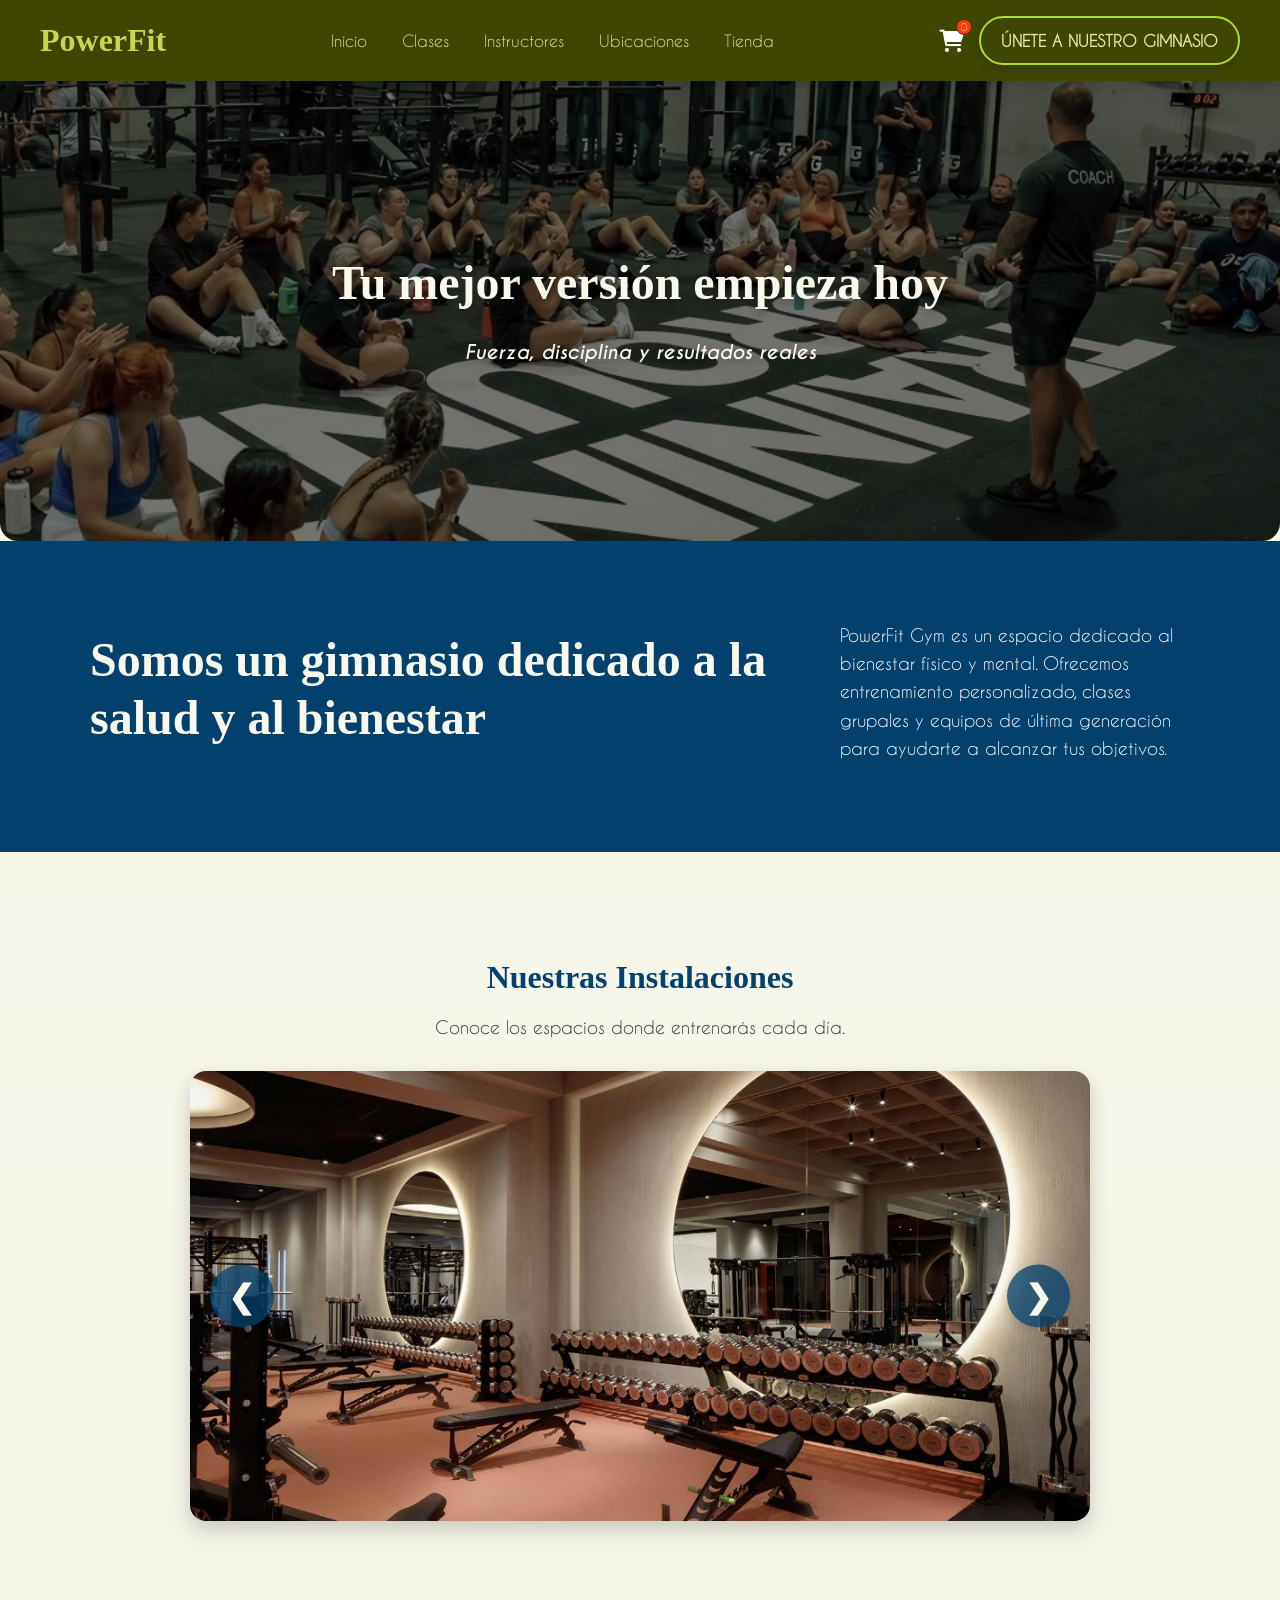
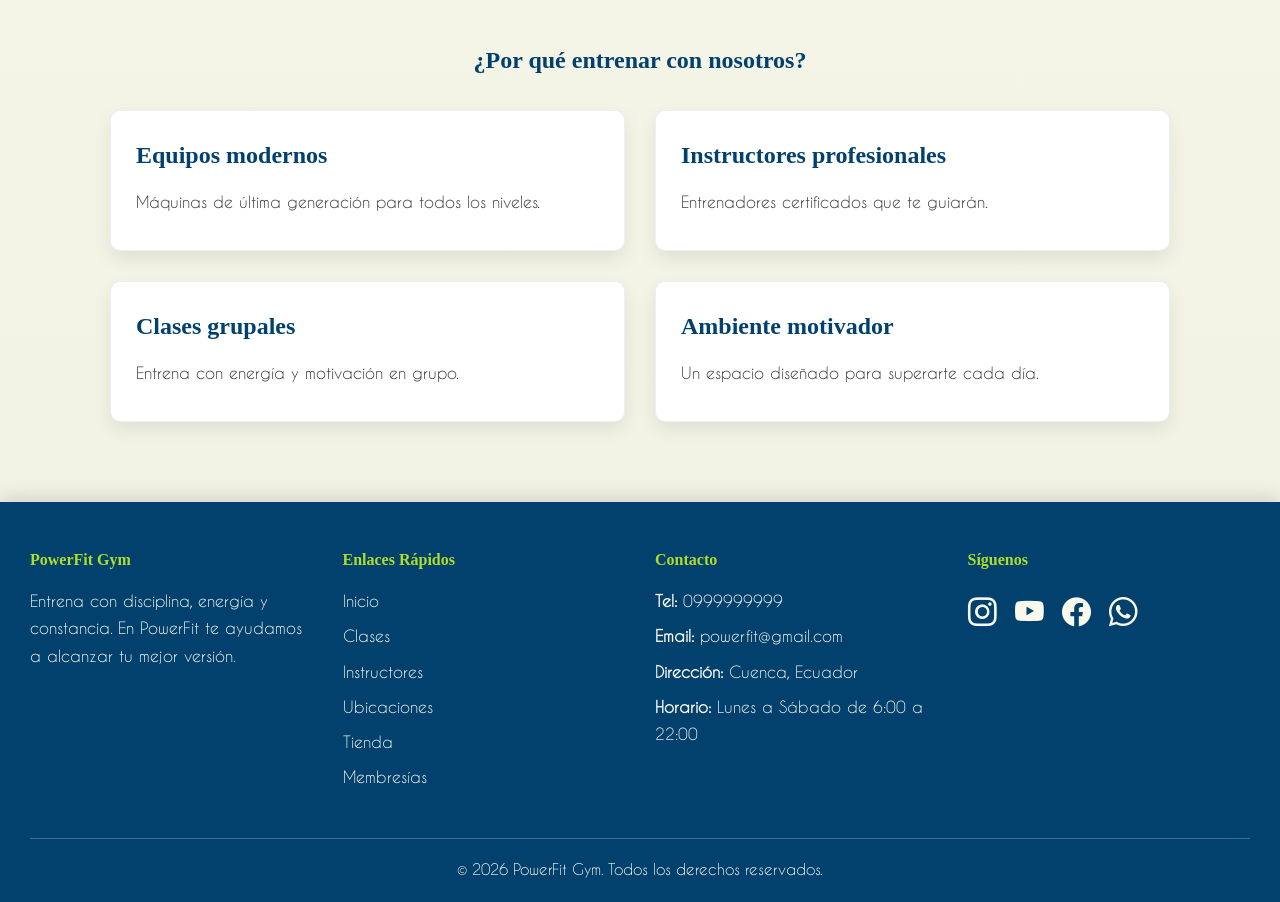
==== index.html @ c4213a6b "mejora iconos redes sociales" ====
<!DOCTYPE html>
<html lang="es">

<head>
    <meta charset="UTF-8">
    <title>PowerFit Gym</title>
    <link rel="stylesheet" href="css/estilos.css">
    <link rel="icon" type="image/png" href="imagenes/favicon.png?v=1">
    <link rel="stylesheet" href="https://cdnjs.cloudflare.com/ajax/libs/font-awesome/6.0.0/css/all.min.css">
    <meta name="viewport" content="width=device-width, initial-scale=1.0">
    <link rel="stylesheet" href="https://cdn.jsdelivr.net/npm/bootstrap-icons@1.11.3/font/bootstrap-icons.min.css">
</head>

<body>

<header class="navbar">

    <div class="logo">
        <a href="index.html">
            <h1>PowerFit</h1>
        </a>
    </div>

    <nav class="menu">
        <ul>
            <li><a href="index.html">Inicio</a></li>
            <li><a href="clases.html">Clases</a></li>
            <li><a href="instructores.html">Instructores</a></li>
            <li><a href="ubicaciones.html">Ubicaciones</a></li>
            <li><a href="tienda.html">Tienda</a></li>
        </ul>
    </nav>

    <div class="nav-derecha">
        <div class="icono-carrito">
            <a href="carrito.html" class="botonCarrito">
                <i class="fa-solid fa-cart-shopping"></i>
                <span id="contador-carrito">0</span>
            </a>
        </div>

        <a href="inscripcion.html" class="btn-gym">
            ÚNETE A NUESTRO GIMNASIO
        </a>
    </div>

</header>



<section class="hero">
    
    <h2>Tu mejor versión empieza hoy</h2>
    <p>Fuerza, disciplina y resultados reales</p>

</section>


<section class="sobre">

    <div class="sobre-contenedor">

        <div class="sobre-titulo">
            <h2>
                Somos un gimnasio dedicado a la salud y al bienestar
            </h2>
        </div>

        <div class="sobre-texto">
            <p>
                PowerFit Gym es un espacio dedicado al bienestar físico y mental.
                Ofrecemos entrenamiento personalizado, clases grupales y equipos
                de última generación para ayudarte a alcanzar tus objetivos.
            </p>
        </div>

    </div>

</section>

<section class="carrusel-instalaciones">

    <h2>Nuestras Instalaciones</h2>
    <p>Conoce los espacios donde entrenarás cada día.</p>

    <div class="carrusel">

        <button class="btn-carrusel anterior" onclick="cambiarImagen(-1)">
            &#10094;
        </button>

        <img id="imagenCarrusel" src="imagenes/instalacion1.jpg" alt="Instalaciones del gimnasio">


        <button class="btn-carrusel siguiente" onclick="cambiarImagen(1)">
            &#10095;
        </button>

    </div>

</section>



<section class="beneficios">

    <h2>¿Por qué entrenar con nosotros?</h2>

    <div class="beneficios-container">

        <div class="tarjeta">
            <h3>Equipos modernos</h3>
            <p>Máquinas de última generación para todos los niveles.</p>
        </div>

        <div class="tarjeta">
            <h3>Instructores profesionales</h3>
            <p>Entrenadores certificados que te guiarán.</p>
        </div>

        <div class="tarjeta">
            <h3>Clases grupales</h3>
            <p>Entrena con energía y motivación en grupo.</p>
        </div>

        <div class="tarjeta">
            <h3>Ambiente motivador</h3>
            <p>Un espacio diseñado para superarte cada día.</p>
        </div>

    </div>

</section>

<footer class="footer-powerfit">

    <div class="footer-col">
        <h3>PowerFit Gym</h3>
        <p>
            Entrena con disciplina, energía y constancia.
            En PowerFit te ayudamos a alcanzar tu mejor versión.
        </p>
    </div>

    <div class="footer-col">
        <h3>Enlaces Rápidos</h3>
        <a href="index.html">Inicio</a>
        <a href="clases.html">Clases</a>
        <a href="instructores.html">Instructores</a>
        <a href="ubicaciones.html">Ubicaciones</a>
        <a href="tienda.html">Tienda</a>
        <a href="inscripcion.html">Membresías</a>
    </div>

    <div class="footer-col">
        <h3>Contacto</h3>
        <p><strong>Tel:</strong> 0999999999</p>
        <p><strong>Email:</strong> powerfit@gmail.com</p>
        <p><strong>Dirección:</strong> Cuenca, Ecuador</p>
        <p><strong>Horario:</strong> Lunes a Sábado de 6:00 a 22:00</p>
    </div>

   <div class="footer-col">
    <h3>Síguenos</h3>

    <div class="redes-iconos">
        <a href="https://www.instagram.com/" target="_blank" rel="noopener noreferrer" aria-label="Instagram">
            <i class="bi bi-instagram"></i>
        </a>

        <a href="https://www.youtube.com/" target="_blank" rel="noopener noreferrer" aria-label="YouTube">
            <i class="bi bi-youtube"></i>
        </a>

        <a href="https://www.facebook.com/" target="_blank" rel="noopener noreferrer" aria-label="Facebook">
            <i class="bi bi-facebook"></i>
        </a>

        <a href="https://wa.me/593999999999" target="_blank" rel="noopener noreferrer" aria-label="WhatsApp">
            <i class="bi bi-whatsapp"></i>
        </a>
    </div>
</div>

    <div class="footer-bottom">
        <p>© 2026 PowerFit Gym. Todos los derechos reservados.</p>
    </div>

</footer>
<script src="js/script.js"></script>
</body>
</html>
---- css/estilos.css ----
@font-face {
    font-family: "Stronger Thinker";
    src: url("../Fuentes/StrongerThinker-Bold.otf");
}

@font-face {
    font-family: "LEMONMILK";
    src: url("../Fuentes/LEMONMILK-Medium.otf");
}

@font-face {
    font-family: "Caviar";
    src: url("../Fuentes/CaviarDreams.otf");
}

@font-face {
    font-family: "Caviar Italic";
    src: url("../Fuentes/CaviarDreams_BoldItalic.otf");
}

* {
    margin: 0;
    padding: 0;
    box-sizing: border-box;
}

body {
    font-family: "Caviar", sans-serif;
    background-color: #F8F8EC;
    color: #333333;
    line-height: 1.6;
}

img {
    max-width: 100%;
    display: block;
}

main {
    min-height: 70vh;
}

section {
    padding: 60px 20px;
}

h1, h2, h3 {
    margin-bottom: 15px;
}

p {
    margin-bottom: 10px;
}

a {
    text-decoration: none;
}

button {
    background-color: #AEDD2B;
    color: #02416D;
    border: none;
    padding: 12px 25px;
    font-weight: bold;
    text-transform: uppercase;
    border-radius: 6px;
    cursor: pointer;
    transition: transform 0.2s, background-color 0.2s;
    font-family: "Caviar";
}

button:hover {
    background-color: #c4f542;
    transform: scale(1.05);
}

/* NAVBAR */
.logo a {
    text-decoration: none;
}

.navbar {
    background-color: #3F4600;
    padding: 15px 40px;
    display: flex;
    align-items: center;
    justify-content: space-between;
    position: sticky;
    top: 0;
    z-index: 1000;
}

.logo h1 {
    font-family: "LEMONMILK";
    color: #C6D84E;
    font-size: 2rem;
    margin: 0;
}

.menu ul {
    list-style: none;
    display: flex;
    gap: 35px;
    margin: 0;
    padding: 0;
}

.menu a {
    text-decoration: none;
    color: #E6E6A8;
    font-family: "Caviar";
    font-size: 1rem;
    transition: color 0.3s;
}

.menu a:hover {
    color: #AEDD2B;
}

.nav-derecha {
       display: flex;
       align-items: center;
       gap: 10px; /* <--- ESTO controla la distancia entre el carrito y el botón */
}

/* Contenedor del icono */
.icono-carrito {
    margin-right: 5px; /* Reducimos el margen derecho para acercarlo más */
}

.botonCarrito {
     position: relative;
     color: #ffffff;
     font-size: 22px; /* Un poquito más pequeño para que no compita tanto con el botón */
     text-decoration: none;
}

.botonCarrito:hover {
    color: #d4e157;    /* Color de realce al pasar el mouse */
}

/* contador carrito*/
#contador-carrito {
    /* Mantenemos tu estilo pero ajustamos posición por si se mueve */
        position: absolute;
        top: -8px;
        right: -8px;
        background-color: #ff3d00;
        color: white;
        font-size: 10px;
        width: 16px;
        height: 16px;
        border-radius: 50%;
        display: flex;
        justify-content: center;
        align-items: center;
        border: 1px solid #333d1c;
}

.btn-eliminar {
    background-color: transparent;
    border: none;
    cursor: pointer;
    font-size: 1.2rem;
    transition: transform 0.2s;
}

.btn-eliminar:hover {
    transform: scale(1.3); /* Crece un poquito al pasar el mouse */
}

.btn-gym {
    border: 2px solid #AEDD2B;
    padding: 10px 20px;
    border-radius: 25px;
    text-decoration: none;
    color: #E6E6A8;
    font-family: "Caviar";
    transition: 0.3s;
}

.btn-gym:hover {
    background: #AEDD2B;
    color: #3F4600;
}

/* HERO */
.hero {
    background-image: linear-gradient(rgba(0, 0, 0, 0.55), rgba(0, 0, 0, 0.55)), url("../imagenes/gym4.png");
    height: 400px;
    background-size: cover;
    background-position: center;
    background-repeat: no-repeat;
    display: flex;
    flex-direction: column;
    justify-content: center;
    align-items: center;
    color: white;
    text-align: center;
    padding: 20px;
}

.hero h2 {
    font-family: "Stronger Thinker";
    color: #F8F8EC;
    font-size: 3rem;
}

.hero p {
    font-family: "Caviar Italic";
    font-size: 1.2rem;
    color: #F8F8EC;
}

/* SECCION SOBRE */
.sobre {
    background-color: #02416D;
    color: white;
    padding: 80px 40px;
}

.sobre-contenedor {
    max-width: 1100px;
    margin: auto;
    display: grid;
    grid-template-columns: 2fr 1fr;
    gap: 50px;
    align-items: center;
}

.sobre-titulo h2 {
    font-family: "Stronger Thinker";
    font-size: 3rem;
    line-height: 1.2;
    color: #F8F8EC;
}

.sobre-texto {
    font-family: "Caviar";
    font-size: 1.1rem;
}

/* BENEFICIOS */
.beneficios {
    max-width: 1100px;
    margin: 60px auto;
    padding: 20px;
}

.beneficios h2 {
    font-family: "LEMONMILK";
    color: #02416D;
    text-align: center;
}

.beneficios-container {
    display: grid;
    grid-template-columns: repeat(2, 1fr);
    gap: 30px;
    margin-top: 30px;
}

.tarjeta {
    background: white;
    padding: 25px;
    border-radius: 10px;
    box-shadow: 0 4px 10px rgba(0, 0, 0, 0.1);
    transition: transform 0.2s;
}

.tarjeta:hover {
    transform: translateY(-5px);
}

.tarjeta h3 {
    color: #02416D;
    font-family: "Stronger Thinker";
    font-size: 1.5rem;
}

.tarjeta p {
    font-family: "Caviar";
    font-size: 1rem;
}

/* BLOQUES GENERALES */
.descripcion-clases,
.reservar,
.ubicacion,
.datos-contacto,
.confirmacion,
.carrito,
.registro,
.planes,
.instructores,
.tienda {
    max-width: 1100px;
    margin: 50px auto;
    background-color: white;
    border-radius: 12px;
    padding: 40px;
    box-shadow: 0 5px 15px rgba(0, 0, 0, 0.08);
}

.descripcion-clases h2,
.reservar h2,
.ubicacion h2,
.datos-contacto h2,
.confirmacion h2,
.carrito h2,
.registro h2,
.planes h2,
.instructores h2,
.tienda h2 {
    font-family: "LEMONMILK";
    color: #02416D;
    text-align: center;
}

.descripcion-clases p,
.reservar p,
.ubicacion p,
.datos-contacto p,
.confirmacion p,
.tienda p,
.planes p,
.carrito p {
    font-family: "Caviar";
    font-size: 1.1rem;
    text-align: center;
}

/* CLASES */
.lista-clases {
    max-width: 1100px;
    margin: 0 auto 50px auto;
    padding: 20px;
    display: grid;
    grid-template-columns: repeat(2, 1fr);
    gap: 30px;
}

.clase {
    background-color: white;
    border-radius: 12px;
    padding: 25px;
    box-shadow: 0 4px 12px rgba(0, 0, 0, 0.08);
}

.clase h3 {
    font-family: "Stronger Thinker";
    color: #02416D;
    font-size: 1.6rem;
}

.clase p {
    font-family: "Caviar";
}

.clase img {
    margin-top: 15px;
    border-radius: 10px;
    width: 100%;
    height: 220px;
    object-fit: cover;
    transition: transform 0.3s ease;
    cursor: pointer;
}

.clase:hover {
    transform: translateY(-5px);
}

.modal {
    display: none; 
    position: fixed; 
    z-index: 1000; 
    left: 0; top: 0;
    width: 100%; height: 100%;
    background-color: rgba(0,0,0,0.7); /* Oscurece el fondo */
}

/* Caja blanca de la ventana */
.modal-contenido {
    background-color: #fefefe;
    margin: 15% auto; 
    padding: 20px;
    border-radius: 10px;
    width: 300px;
    text-align: center;
    border: 2px solid #333d1c; /* El verde de tu gym */
}

.cerrar {
    float: right;
    font-size: 28px;
    font-weight: bold;
    cursor: pointer;
}

.cerrar:hover { color: #ff3d00; }

.reservar {
    text-align: center;
}

/* CARRITO */
.carrito table {
    width: 100%;
    border-collapse: collapse;
    margin-top: 25px;
    font-family: "Caviar";
}

.carrito th,
.carrito td {
    border: 1px solid #ddd;
    padding: 15px;
    text-align: center;
}

.carrito th {
    background-color: #02416D;
    color: #F8F8EC;
    font-family: "LEMONMILK";
    font-size: 0.9rem;
}

.total-compra {
    margin-top: 30px;
    text-align: right;
}

.total-compra h3 {
    color: #02416D;
    font-family: "LEMONMILK";
    margin-bottom: 15px;
}

/* FORMULARIO */
.registro form {
    display: flex;
    flex-direction: column;
    gap: 12px;
    margin-top: 25px;
}

.registro h3 {
    margin-top: 20px;
    color: #02416D;
    font-family: "LEMONMILK";
    font-size: 1.1rem;
}

.registro label {
    font-family: "Caviar";
    font-weight: bold;
    color: #02416D;
}

.registro input,
.registro select {
    padding: 12px;
    border: 1px solid #cccccc;
    border-radius: 8px;
    font-family: "Caviar";
    font-size: 1rem;
    background-color: #fdfdf7;
}

.registro input:focus,
.registro select:focus {
    outline: none;
    border-color: #AEDD2B;
    box-shadow: 0 0 0 3px rgba(174, 221, 43, 0.2);
}

/* PLANES */
/* PLANES */
.planes {
    text-align: left;
}

.planes h2 {
    text-align: center;
}

.planes > p {
    text-align: center;
    max-width: 650px;
    margin: 0 auto 35px auto;
}

.contenedor-planes {
    display: grid;
    grid-template-columns: repeat(3, 1fr);
    gap: 28px;
    margin-top: 30px;
}

.plan {
    background: linear-gradient(145deg, #ffffff, #f4f4df);
    border: 1px solid rgba(174, 221, 43, 0.45);
    border-radius: 18px;
    padding: 32px 26px;
    min-height: 360px;
    display: flex;
    flex-direction: column;
    align-items: flex-start;
    text-align: left;
    position: relative;
    overflow: hidden;
    box-shadow: 0 10px 22px rgba(0, 0, 0, 0.08);
    transition: transform 0.25s ease, box-shadow 0.25s ease;
}

.plan::before {
    content: "";
    position: absolute;
    top: 0;
    left: 0;
    width: 100%;
    height: 7px;
    background: linear-gradient(to right, #AEDD2B, #02416D);
}

.plan:hover {
    transform: translateY(-10px);
    box-shadow: 0 16px 30px rgba(0, 0, 0, 0.14);
}

.plan h3 {
    font-family: "Stronger Thinker";
    color: #02416D;
    font-size: 2rem;
    margin-bottom: 16px;
}

.plan p {
    font-family: "Caviar";
    color: #333333;
    font-size: 1rem;
    line-height: 1.6;
    text-align: left;
    margin-bottom: 12px;
}

.plan p strong {
    display: block;
    color: #02416D;
    font-family: "LEMONMILK";
    font-size: 1.5rem;
    margin-top: 18px;
    margin-bottom: 8px;
}

.plan a {
    margin-top: auto;
    width: 100%;
}

.plan button {
    width: 100%;
    margin-top: 18px;
}


/* INSTRUCTORES */
.instructores {
    background-color: transparent;
    box-shadow: none;
}

.instructores h2 {
    font-family: "LEMONMILK";
    color: #02416D;
    text-align: center;
    margin-bottom: 30px;
}

.contenedor-instructores {
    display: grid;
    grid-template-columns: repeat(2, 1fr);
    gap: 30px;
    margin-top: 30px;
}

.instructor {
    position: relative;
    min-height: 620px;
    border-radius: 16px;
    overflow: hidden;
    background-color: transparent;
    box-shadow: 0 8px 20px rgba(0, 0, 0, 0.18);
    transition: transform 0.3s ease;
}

.instructor:hover {
    transform: translateY(-6px);
}

.instructor img {
    width: 100%;
    height: 100%;
    object-fit: cover;
    object-position: center top;
    display: block;
}

.instructor-info {
    position: absolute;
    left: 0;
    right: 0;
    bottom: 0;
    padding: 24px 22px;
    background: linear-gradient(
        to top,
        rgba(0, 0, 0, 0.88) 0%,
        rgba(0, 0, 0, 0.68) 45%,
        rgba(0, 0, 0, 0.28) 80%,
        rgba(0, 0, 0, 0.05) 100%
    );
    backdrop-filter: blur(4px);
    -webkit-backdrop-filter: blur(4px);
}

.instructor .instructor-info h3 {
    position: static;
    left: auto;
    bottom: auto;
    transform: none;
    width: auto;
    margin: 0 0 10px 0;
    padding: 0;
    text-align: left;
    color: #4da3ff;
    font-family: "Stronger Thinker";
    font-size: 1.8rem;
}

.instructor-info .especialidad {
    color: #ffffff;
    font-family: "Caviar";
    font-size: 1.05rem;
    font-weight: bold;
    margin: 0 0 12px 0;
    text-align: left;
}

.instructor .instructor-info p {
    position: static;
    left: auto;
    bottom: auto;
    transform: none;
    width: auto;
    margin: 0 0 10px 0;
    text-align: left;
    color: #ffffff;
    font-family: "Caviar";
    font-size: 1rem;
    line-height: 1.5;
}

.instructor-info ul {
    margin-top: 12px;
    padding-left: 18px;
}

.instructor-info li {
    color: #ffffff;
    font-family: "Caviar";
    margin-bottom: 8px;
    line-height: 1.4;
}

.instructor-info strong {
    color: #ffffff;
}

/* TIENDA */
.catalogo {
    display: grid;
    grid-template-columns: repeat(4, 1fr);
    gap: 25px;
    margin-top: 30px;
}

.producto {
    background-color: #F8F8EC;
    border-radius: 12px;
    padding: 20px;
    text-align: center;
    box-shadow: 0 4px 12px rgba(0, 0, 0, 0.08);
}

.producto img {
    width: 100%;
    height: 220px;
    object-fit: cover;
    border-radius: 10px;
    margin-bottom: 15px;
}

.producto h3 {
    font-family: "Stronger Thinker";
    color: #02416D;
    font-size: 1.4rem;
}

.producto p {
    font-family: "Caviar";
    font-size: 1.1rem;
    font-weight: bold;
}

/* UBICACIONES */
.mapa {
    max-width: 1100px;
    margin: 0 auto 50px auto;
    padding: 20px;
    text-align: center;
}

.mapa h2 {
    font-family: "LEMONMILK";
    color: #02416D;
    margin-bottom: 20px;
}

.mapa iframe {
    width: 100%;
    max-width: 1000px;
    border-radius: 12px;
    box-shadow: 0 5px 15px rgba(0, 0, 0, 0.1);
}

/* MENSAJE DE CONFIRMACION */
.confirmacion {
    text-align: center;
}

.confirmacion h2 {
    font-size: 2rem;
}

.confirmacion p {
    max-width: 700px;
    margin: 0 auto 25px auto;
}

/* FOOTER */

.footer-powerfit {
    background-color: #02416D;
    color: #F8F8EC;
    margin-top: 50px;
    padding: 45px 30px 20px;
    display: grid;
    grid-template-columns: repeat(4, 1fr);
    gap: 30px;
}

.footer-col h3 {
    color: #AEDD2B;
    font-family: "LEMONMILK";
    font-size: 1rem;
    margin-bottom: 15px;
}

.footer-col p,
.footer-col a {
    font-family: "Caviar";
    color: #F8F8EC;
    font-size: 1rem;
    line-height: 1.7;
    display: block;
    margin-bottom: 8px;
    text-decoration: none;
}

.footer-col a:hover {
    color: #AEDD2B;
}

.footer-bottom {
    grid-column: 1 / -1;
    border-top: 1px solid rgba(248, 248, 236, 0.25);
    margin-top: 10px;
    padding-top: 18px;
    text-align: center;
}

.footer-bottom p {
    margin: 0;
    font-family: "Caviar";
    color: #F8F8EC;
    font-size: 0.95rem;
}

/* RESPONSIVE */
@media (max-width: 992px) {
    .beneficios-container,
    .lista-clases,
    .contenedor-instructores,
    .contenedor-planes,
    .catalogo,
    .sobre-contenedor {
        grid-template-columns: 1fr;
    }

    .navbar {
        flex-direction: column;
        gap: 20px;
        padding: 20px;
    }

    .menu ul {
        flex-wrap: wrap;
        justify-content: center;
        gap: 20px;
    }

    .nav-derecha {
        flex-direction: column;
    }

    .instructor {
        min-height: 580px;
    }

    .footer-powerfit {
        grid-template-columns: repeat(2, 1fr);
    }
}

@media (max-width: 768px) {
    .hero h2 {
        font-size: 2rem;
    }

    .sobre-titulo h2 {
        font-size: 2.2rem;
    }

    .descripcion-clases,
    .reservar,
    .ubicacion,
    .datos-contacto,
    .confirmacion,
    .carrito,
    .registro,
    .planes,
    .instructores,
    .tienda {
        padding: 25px;
    }

    .carrito table,
    .carrito thead,
    .carrito tbody,
    .carrito th,
    .carrito td,
    .carrito tr {
        display: block;
        width: 100%;
    }

    .carrito thead {
        display: none;
    }

    .carrito tr {
        background-color: #f9f9f9;
        margin-bottom: 15px;
        padding: 15px;
        border-radius: 10px;
    }

    .carrito td {
        border: none;
        text-align: left;
        padding: 8px 0;
    }

    .total-compra {
        text-align: center;
    }

    .instructor {
        min-height: 540px;
    }

    .instructor-info {
        padding: 20px 18px;
    }

    .instructor .instructor-info h3 {
        font-size: 1.45rem;
    }

    .instructor .instructor-info p,
    .instructor-info li,
    .instructor-info .especialidad {
        font-size: 0.95rem;
    }

    .footer-powerfit {
        grid-template-columns: 1fr;
        text-align: center;
    }

    .footer-col a,
    .footer-col p,
    .footer-col h3 {
        text-align: center;
    }
}


/* ===== MEJORAS VISUALES GENERALES ===== */

html {
    scroll-behavior: smooth;
}

body {
    background: linear-gradient(to bottom, #F8F8EC, #f1f1e4);
}

/* NAVBAR */
.navbar {
    box-shadow: 0 4px 14px rgba(0, 0, 0, 0.18);
}

.menu a {
    position: relative;
    padding-bottom: 4px;
}

.menu a::after {
    content: "";
    position: absolute;
    left: 0;
    bottom: -2px;
    width: 0;
    height: 2px;
    background-color: #AEDD2B;
    transition: width 0.3s ease;
}

.menu a:hover::after {
    width: 100%;
}

.btn-gym {
    font-weight: bold;
    box-shadow: 0 4px 10px rgba(0, 0, 0, 0.15);
}

.btn-gym:hover {
    transform: translateY(-2px);
}

/* BOTONES GENERALES */
button {
    box-shadow: 0 4px 10px rgba(0, 0, 0, 0.12);
    letter-spacing: 0.5px;
}

button:hover {
    transform: translateY(-3px) scale(1.03);
}

/* HERO */
.hero {
    height: 460px;
    border-bottom-left-radius: 18px;
    border-bottom-right-radius: 18px;
    overflow: hidden;
}

.hero h2 {
    text-shadow: 0 4px 10px rgba(0, 0, 0, 0.35);
}

.hero p {
    text-shadow: 0 3px 8px rgba(0, 0, 0, 0.3);
}

/* SECCIONES GENERALES */
.descripcion-clases,
.reservar,
.ubicacion,
.datos-contacto,
.confirmacion,
.carrito,
.registro,
.planes,
.tienda {
    border: 1px solid rgba(2, 65, 109, 0.06);
    box-shadow: 0 8px 22px rgba(0, 0, 0, 0.08);
}

/* TARJETAS DE BENEFICIOS */
.tarjeta {
    border: 1px solid rgba(2, 65, 109, 0.08);
    box-shadow: 0 8px 18px rgba(0, 0, 0, 0.08);
}

.tarjeta:hover {
    transform: translateY(-8px);
    box-shadow: 0 12px 24px rgba(0, 0, 0, 0.12);
}

/* CLASES */
.clase {
    border: 1px solid rgba(2, 65, 109, 0.06);
    transition: transform 0.25s ease, box-shadow 0.25s ease;
}

.clase:hover {
    transform: translateY(-8px);
    box-shadow: 0 12px 24px rgba(0, 0, 0, 0.12);
}

.clase img {
    box-shadow: 0 6px 14px rgba(0, 0, 0, 0.12);
}

/* PRODUCTOS */
.producto {
    background: linear-gradient(to bottom, #F8F8EC, #f4f4df);
    border: 1px solid rgba(2, 65, 109, 0.08);
    transition: transform 0.25s ease, box-shadow 0.25s ease;
}

.producto:hover {
    transform: translateY(-8px);
    box-shadow: 0 14px 26px rgba(0, 0, 0, 0.14);
}

.producto img {
    box-shadow: 0 6px 14px rgba(0, 0, 0, 0.12);
     width: 100%;
     height: 250px; /* Altura fija para que todas las tarjetas midan igual */
     object-fit: contain; /* ESTO evita que la imagen se corte y se vea el envase completo */
     background-color: #ffffff; /* Fondo blanco tras la imagen por si es transparente */
     border-radius: 10px;
     margin-bottom: 15px;
     padding: 10px;
}

.producto h3 {
    margin-top: 10px;
    margin-bottom: 10px;
}

.producto button {
    width: 100%;
    margin-top: 8px;
}

/* FORMULARIO */
.registro input,
.registro select {
    transition: border-color 0.25s ease, box-shadow 0.25s ease, transform 0.2s ease;
}

.registro input:hover,
.registro select:hover {
    border-color: #b8cc58;
}

/* CARRITO */
.carrito table {
    overflow: hidden;
    border-radius: 12px;
}

.carrito tbody tr:hover {
    background-color: rgba(174, 221, 43, 0.08);
}

/* MAPA */
.mapa iframe {
    transition: transform 0.25s ease, box-shadow 0.25s ease;
}

.mapa iframe:hover {
    transform: scale(1.01);
    box-shadow: 0 10px 22px rgba(0, 0, 0, 0.14);
}

/* FOOTER MEJORADO */
.footer-powerfit {
    box-shadow: 0 -6px 18px rgba(0, 0, 0, 0.12);
}

.footer-col a {
    transition: color 0.25s ease, transform 0.2s ease;
}

.footer-col a:hover {
    transform: translateX(4px);
}

/* RESPONSIVE EXTRA */
@media (max-width: 768px) {
    .hero {
        height: 360px;
    }

    .producto button {
        width: 100%;
    }

    .btn-gym {
        text-align: center;
    }
}

.carrusel-instalaciones {
    max-width: 1100px;
    margin: 60px auto;
    padding: 40px 20px;
    text-align: center;
}

.carrusel-instalaciones h2 {
    font-family: "LEMONMILK";
    color: #02416D;
    font-size: 2rem;
    margin-bottom: 10px;
}

.carrusel-instalaciones p {
    font-family: "Caviar";
    font-size: 1.1rem;
    margin-bottom: 30px;
}

.carrusel {
    position: relative;
    max-width: 900px;
    height: 450px;
    margin: auto;
    overflow: hidden;
    border-radius: 16px;
    box-shadow: 0 8px 20px rgba(0, 0, 0, 0.18);
}

.carrusel img {
    width: 100%;
    height: 100%;
    object-fit: cover;
    display: block;
    transition: opacity 0.3s ease;
}

.btn-carrusel {
    position: absolute;
    top: 50%;
    transform: translateY(-50%);
    background-color: rgba(2, 65, 109, 0.75);
    color: #F8F8EC;
    border: none;
    font-size: 2rem;
    padding: 12px 18px;
    cursor: pointer;
    border-radius: 50%;
    z-index: 10;
}

.btn-carrusel:hover {
    background-color: #AEDD2B;
    color: #02416D;
}

.anterior {
    left: 20px;
}

.siguiente {
    right: 20px;
}

@media (max-width: 768px) {
    .carrusel {
        height: 280px;
    }

    .btn-carrusel {
        font-size: 1.4rem;
        padding: 8px 12px;
    }
}
/*Reserva general*/
.reserva-general {
    margin-top: 50px;
    padding: 35px;
    background-color: #02416D;
    color: #F8F8EC;
    border-radius: 16px;
    text-align: center;
}

.reserva-general h2 {
    font-family: "LEMONMILK";
    color: #AEDD2B;
    margin-bottom: 15px;
}

.reserva-general p {
    font-family: "Caviar";
    font-size: 1.1rem;
    margin-bottom: 20px;
}
/*RESERVA PERSONALIZADA BOTON*/
.btn-reservar-instructor {
    margin-top: 14px;
    width: 100%;
    background-color: #AEDD2B;
    color: #02416D;
    border: none;
    padding: 12px 18px;
    border-radius: 30px;
    font-family: "Caviar";
    font-weight: bold;
    cursor: pointer;
    text-transform: uppercase;
    transition: transform 0.25s ease, background-color 0.25s ease;
}

.btn-reservar-instructor:hover {
    background-color: #C6D84E;
    transform: translateY(-3px);
}
/*Ventana emergente tienda*/
.modal-producto {
    display: none;
    position: fixed;
    z-index: 2000;
    left: 0;
    top: 0;
    width: 100%;
    height: 100vh;
    background-color: rgba(0, 0, 0, 0.65);
    justify-content: center;
    align-items: center;
    padding: 20px;
}

.contenido-modal {
    background-color: #F8F8EC;
    max-width: 850px;
    width: 100%;
    border-radius: 18px;
    display: grid;
    grid-template-columns: 1fr 1fr;
    gap: 25px;
    padding: 30px;
    position: relative;
    box-shadow: 0 12px 30px rgba(0, 0, 0, 0.25);
}

.contenido-modal img {
    width: 100%;
    height: 360px;
    object-fit: cover;
    border-radius: 14px;
}

.cerrar-modal {
    position: absolute;
    top: 12px;
    right: 18px;
    font-size: 2rem;
    color: #02416D;
    cursor: pointer;
    font-weight: bold;
}

.modal-info h2 {
    font-family: "LEMONMILK";
    color: #02416D;
    margin-bottom: 15px;
}

.modal-info p {
    font-family: "Caviar";
    color: #333333;
    font-size: 1.05rem;
    line-height: 1.6;
    text-align: left;
}

.modal-info h3 {
    font-family: "LEMONMILK";
    color: #02416D;
    font-size: 1.5rem;
    margin: 18px 0;
}

.selector-cantidad {
    display: flex;
    align-items: center;
    gap: 15px;
    margin: 15px 0 22px;
}

.selector-cantidad button {
    width: 42px;
    height: 42px;
    border-radius: 50%;
    padding: 0;
    font-size: 1.2rem;
}

.selector-cantidad span {
    font-family: "LEMONMILK";
    color: #02416D;
    font-size: 1.3rem;
}

@media (max-width: 768px) {
    .contenido-modal {
        grid-template-columns: 1fr;
        max-height: 90vh;
        overflow-y: auto;
    }

    .contenido-modal img {
        height: 260px;
    }
}

/*CARRITO MODIFICACIONES*/
.cantidad-carrito {
    display: flex;
    align-items: center;
    justify-content: center;
    gap: 10px;
}

.cantidad-carrito span {
    min-width: 25px;
    display: inline-block;
    font-weight: bold;
    color: #02416D;
}

.btn-cantidad {
    width: 32px;
    height: 32px;
    padding: 0;
    border-radius: 50%;
    font-size: 1rem;
}

.btn-eliminar {
    background-color: #c0392b;
    color: white;
    padding: 9px 14px;
}

.btn-eliminar:hover {
    background-color: #e74c3c;
}


/* RESPONSIVE */

@media (max-width: 768px) {
    /* Navbar en vertical para que quepa en el ancho del celular */
    .navbar {
        flex-direction: column;
        padding: 20px;
    }

    .menu ul {
        flex-direction: column;
        gap: 15px;
        text-align: center;
        margin: 15px 0;
    }

    /* Convertimos todos los GRIDS de 2, 3 o 4 columnas a 1 SOLA columna */
    .beneficios-container,
    .lista-clases,
    .contenedor-instructores,
    .contenedor-planes,
    .catalogo,
    .sobre-contenedor,
    .footer-powerfit {
        grid-template-columns: 1fr !important;
        gap: 25px;
    }

    /* Ajuste de textos en Hero */
    .hero h2 {
        font-size: 2rem;
    }

    /* Ajuste de imágenes de productos en móvil */
    .producto img {
        height: 220px; /* Un poco más pequeñas en móvil */
    }

    /* Tablas de Carrito Responsive */
    .carrito table, thead, tbody, th, td, tr {
        display: block;
    }

    .carrito thead {
        display: none; /* Ocultamos el encabezado en móvil */
    }

    .carrito tr {
        margin-bottom: 15px;
        border: 1px solid #ddd;
        padding: 10px;
    }

    .carrito td {
        text-align: right;
        position: relative;
        padding-left: 50%;
    }

    /* Los bloques blancos de registro/tienda ocupan más ancho */
    .descripcion-clases, .reservar, .ubicacion, .datos-contacto, 
    .carrito, .registro, .planes, .instructores, .tienda {
        margin: 20px 10px;
        padding: 20px;
    }
}


.redes-iconos {
    display: flex;
    gap: 18px;
    align-items: center;
    flex-wrap: wrap;
    margin-top: 10px;
}

.redes-iconos a {
    color: #F8F8EC;
    font-size: 1.8rem;
    transition: transform 0.25s ease, color 0.25s ease;
    display: inline-flex;
    align-items: center;
    justify-content: center;
}

.redes-iconos a:hover {
    color: #AEDD2B;
    transform: scale(1.15);
}
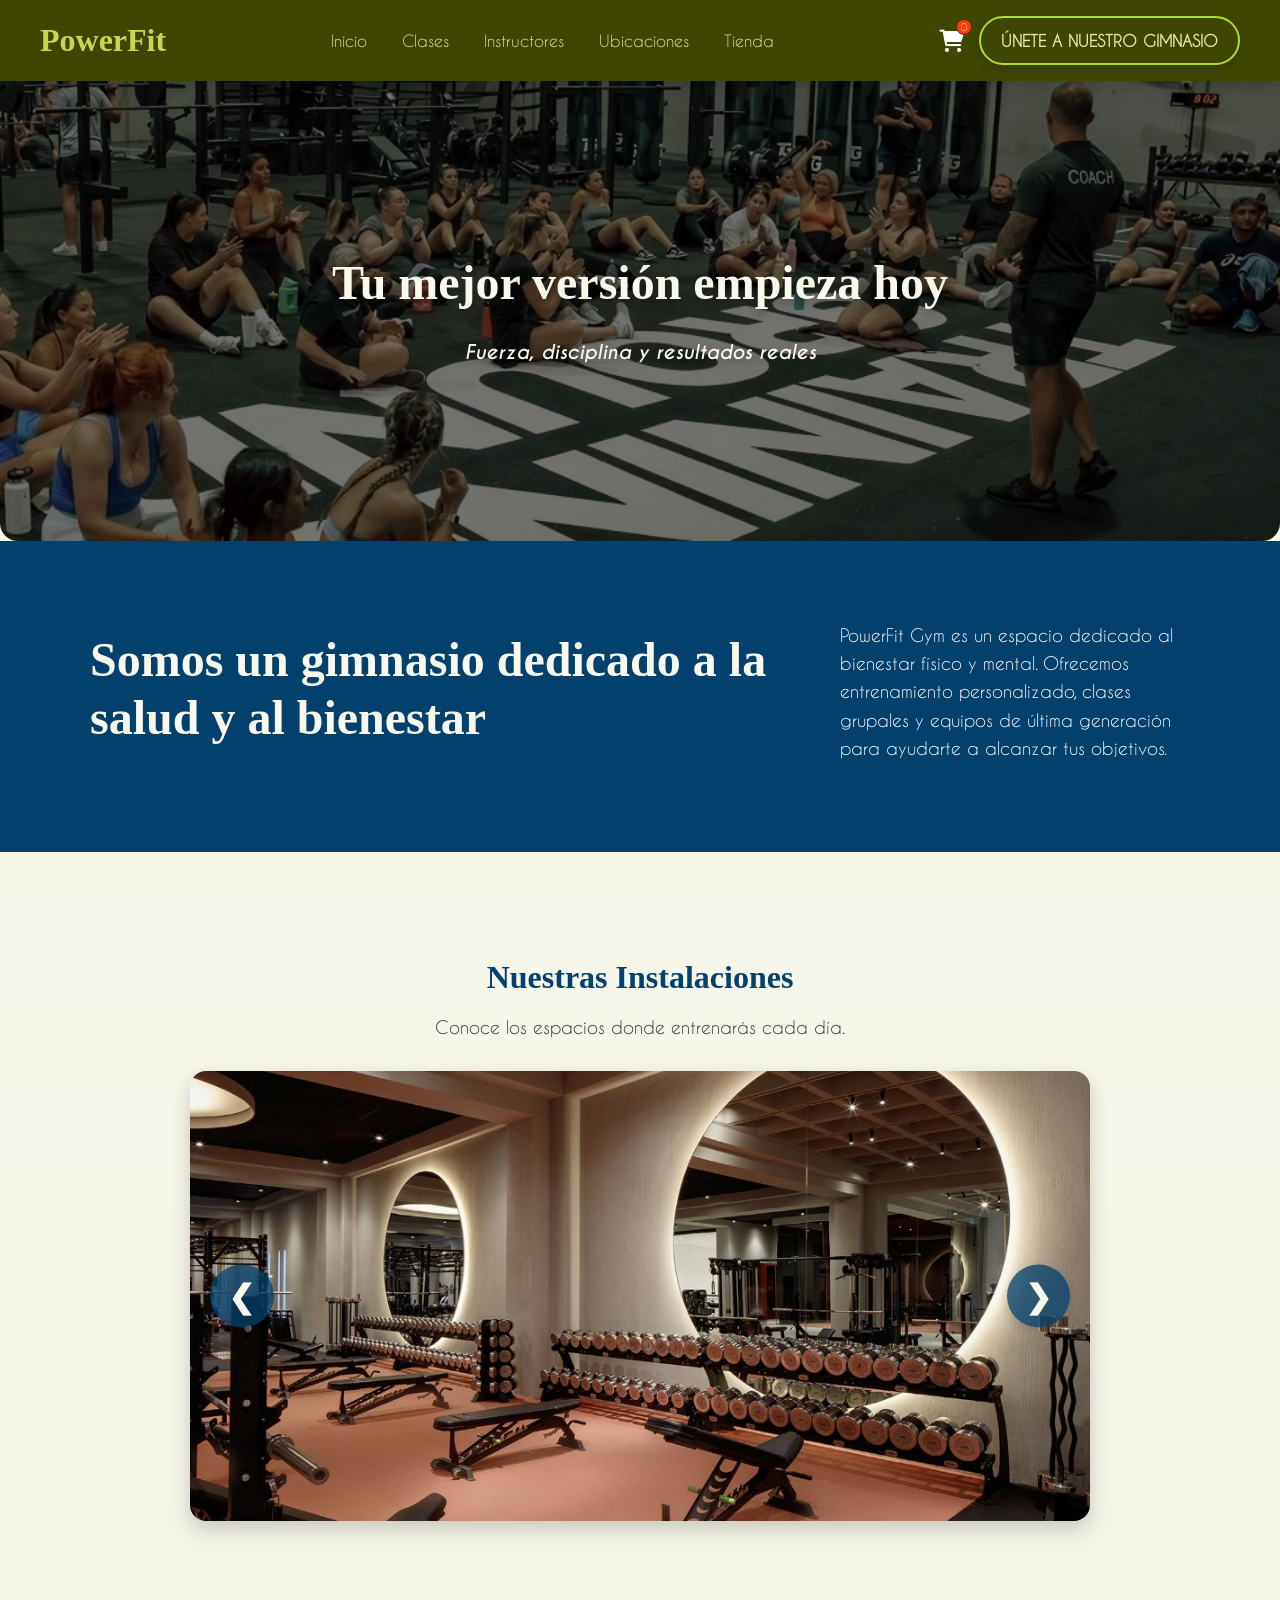
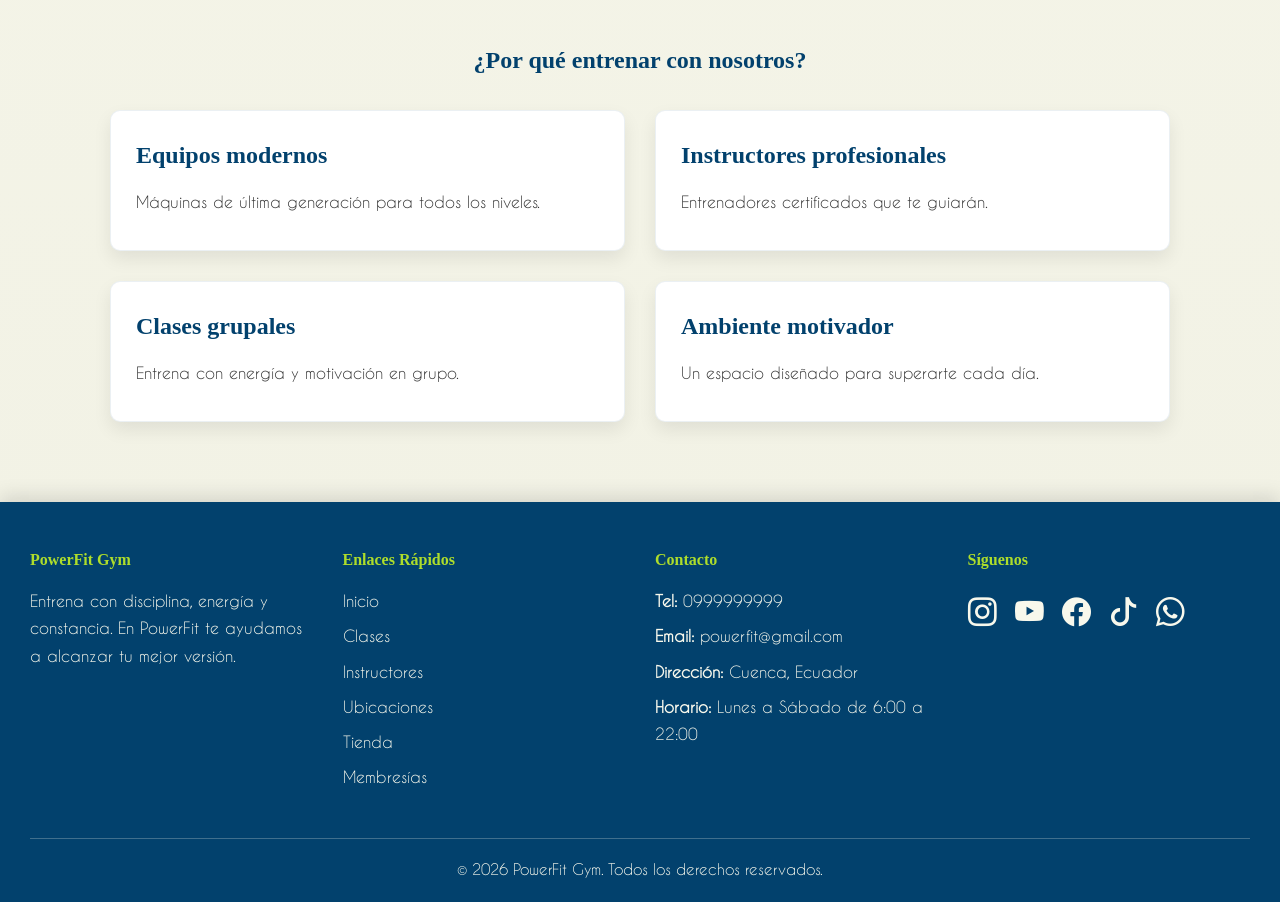
==== commit 1966b61b: "tiktok" ====
--- a/index.html
+++ b/index.html
@@ -152,7 +152,7 @@
         <a href="inscripcion.html">Membresías</a>
     </div>
 
-    <div class="footer-col">
+     <div class="footer-col">
         <h3>Contacto</h3>
         <p><strong>Tel:</strong> 0999999999</p>
         <p><strong>Email:</strong> powerfit@gmail.com</p>
@@ -160,7 +160,7 @@
         <p><strong>Horario:</strong> Lunes a Sábado de 6:00 a 22:00</p>
     </div>
 
-   <div class="footer-col">
+    <div class="footer-col">
     <h3>Síguenos</h3>
 
     <div class="redes-iconos">
@@ -174,6 +174,10 @@
 
         <a href="https://www.facebook.com/" target="_blank" rel="noopener noreferrer" aria-label="Facebook">
             <i class="bi bi-facebook"></i>
+        </a>
+
+        <a href="https://www.tiktok.com/" target="_blank" rel="noopener noreferrer" aria-label="TikTok">
+            <i class="bi bi-tiktok"></i>
         </a>
 
         <a href="https://wa.me/593999999999" target="_blank" rel="noopener noreferrer" aria-label="WhatsApp">
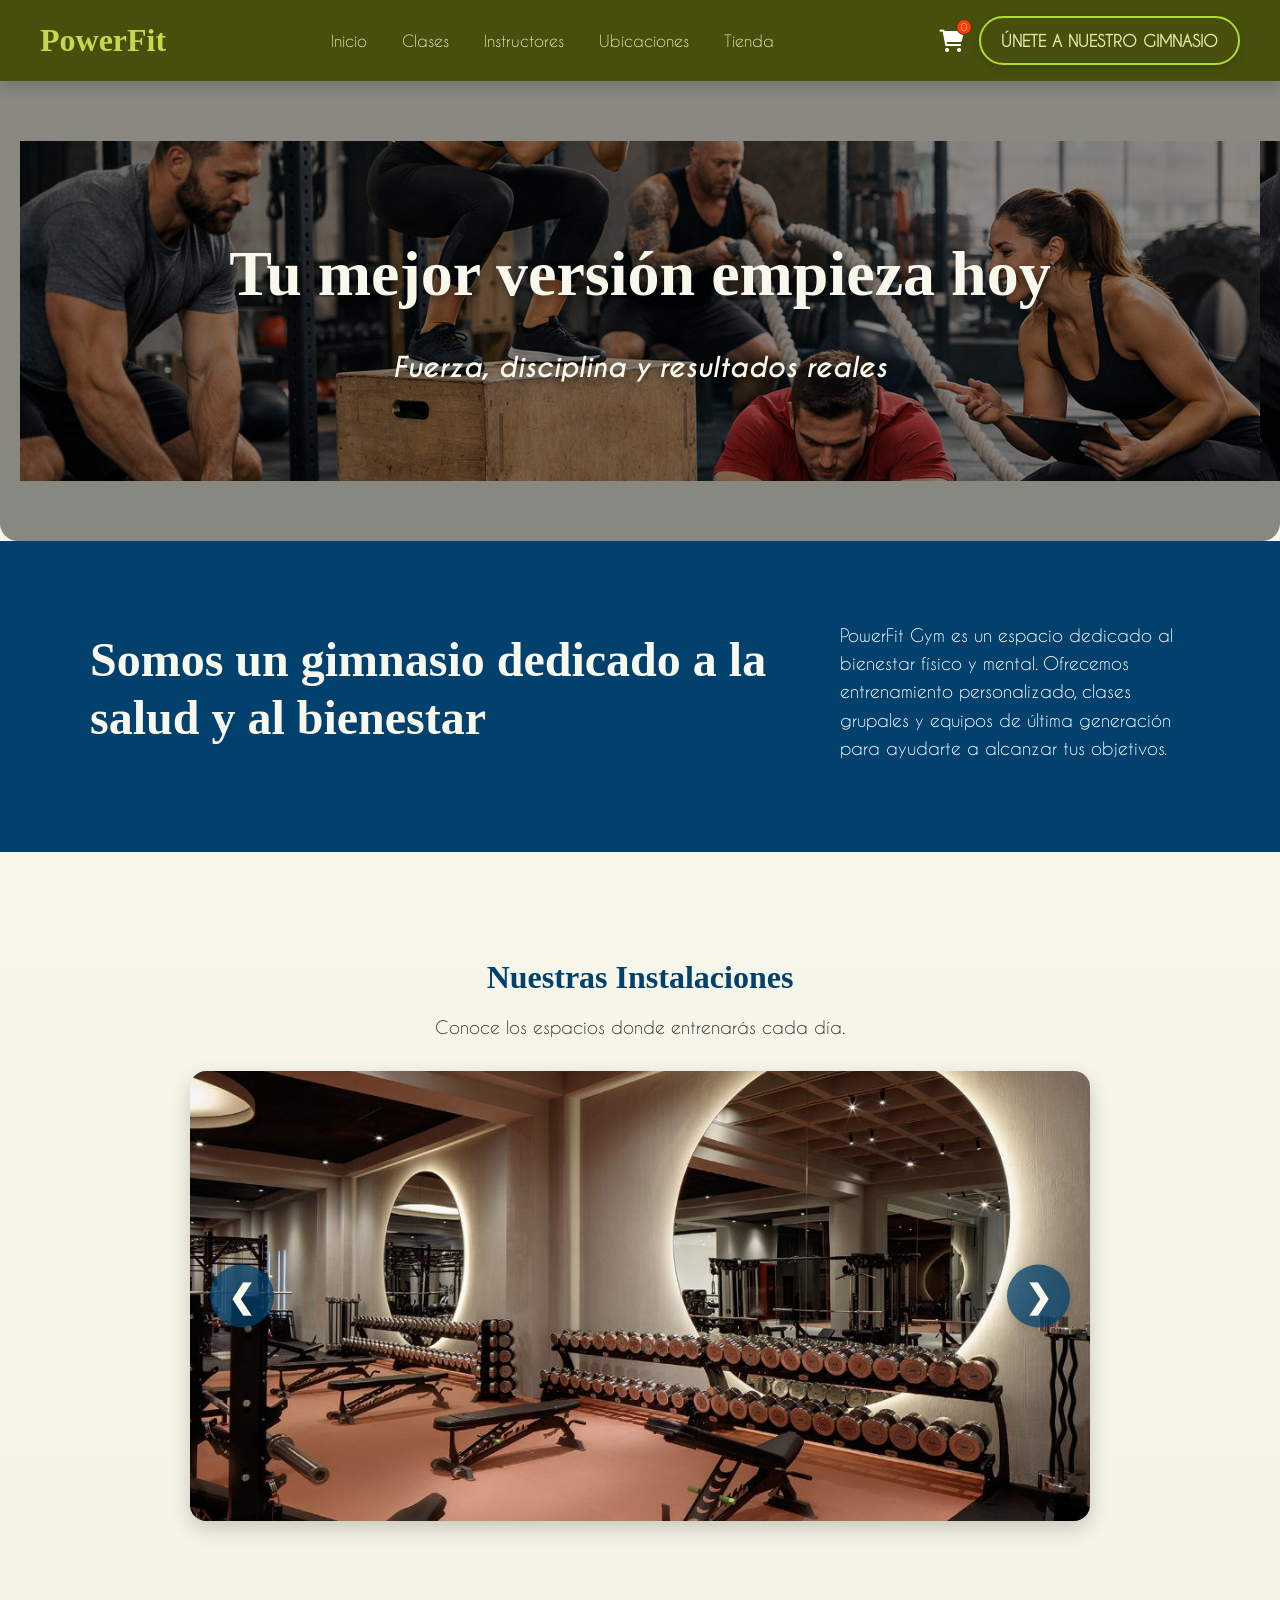
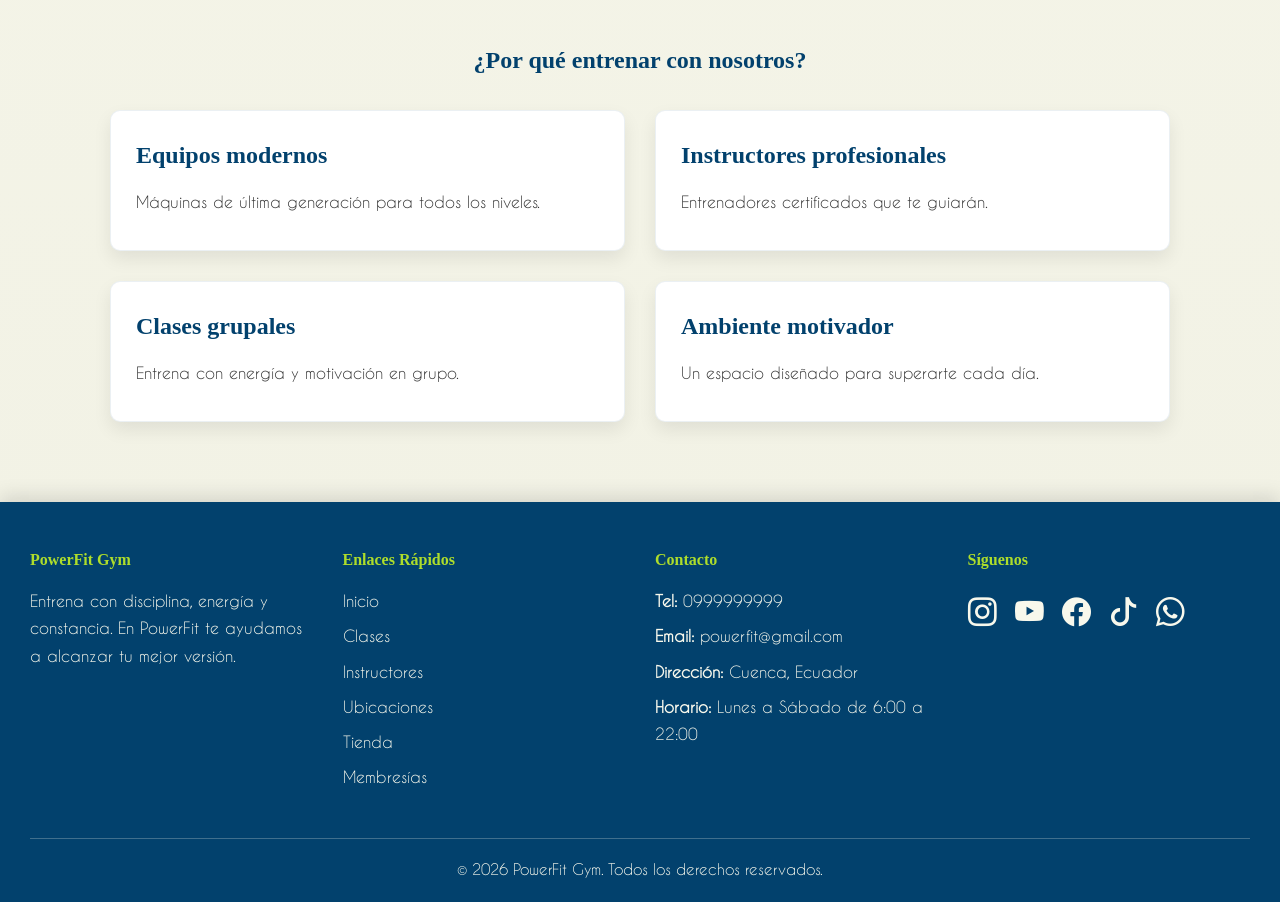
==== commit 52feb5fa: "bucle index" ====
--- a/index.html
+++ b/index.html
@@ -49,10 +49,32 @@
 
 
 <section class="hero">
-    
-    <h2>Tu mejor versión empieza hoy</h2>
-    <p>Fuerza, disciplina y resultados reales</p>
-
+    <div class="hero-slider" id="heroSlider">
+        <div class="hero-slide">
+            <img src="imagenes/hero1.png" alt="Entrenamiento en PowerFit">
+        </div>
+        <div class="hero-slide">
+            <img src="imagenes/hero2.png" alt="Clases grupales en PowerFit">
+        </div>
+        <div class="hero-slide">
+            <img src="imagenes/hero3.png" alt="Zona de pesas PowerFit">
+        </div>
+        <div class="hero-slide">
+            <img src="imagenes/hero4.png" alt="Entrenamiento funcional en PowerFit">
+        </div>
+
+        
+        <div class="hero-slide">
+            <img src="imagenes/hero1.png" alt="Entrenamiento en PowerFit">
+        </div>
+    </div>
+
+    <div class="hero-overlay"></div>
+
+    <div class="hero-contenido">
+        <h2>Tu mejor versión empieza hoy</h2>
+        <p>Fuerza, disciplina y resultados reales</p>
+    </div>
 </section>
 
 
--- a/css/estilos.css
+++ b/css/estilos.css
@@ -80,7 +80,7 @@
 }
 
 .navbar {
-    background-color: #3F4600;
+    background-color: rgba(63, 70, 0, 0.95);
     padding: 15px 40px;
     display: flex;
     align-items: center;
@@ -88,6 +88,16 @@
     position: sticky;
     top: 0;
     z-index: 1000;
+    transition: background-color 0.35s ease, backdrop-filter 0.35s ease, -webkit-backdrop-filter 0.35s ease, box-shadow 0.35s ease, padding 0.35s ease;
+    box-shadow: 0 4px 14px rgba(0, 0, 0, 0.18);
+}
+
+.navbar.nav-transparente {
+    background-color: rgba(63, 70, 0, 0.18);
+    backdrop-filter: blur(8px);
+    -webkit-backdrop-filter: blur(8px);
+    box-shadow: none;
+    padding: 12px 40px;
 }
 
 .logo h1 {
@@ -118,9 +128,9 @@
 }
 
 .nav-derecha {
-       display: flex;
-       align-items: center;
-       gap: 10px; /* <--- ESTO controla la distancia entre el carrito y el botón */
+    display: flex;
+    align-items: center;
+    gap: 10px;
 }
 
 /* Contenedor del icono */
@@ -186,29 +196,59 @@
 
 /* HERO */
 .hero {
-    background-image: linear-gradient(rgba(0, 0, 0, 0.55), rgba(0, 0, 0, 0.55)), url("../imagenes/gym4.png");
-    height: 400px;
-    background-size: cover;
-    background-position: center;
-    background-repeat: no-repeat;
+    position: relative;
+    height: 550px;
+    overflow: hidden;
     display: flex;
-    flex-direction: column;
+    align-items: center;
     justify-content: center;
-    align-items: center;
+    text-align: center;
+}
+
+.hero-slider {
+    display: flex;
+    width: 500%;
+    height: 100%;
+    transition: transform 0.8s ease-in-out;
+}
+
+.hero-slide {
+    width: 100%;
+    height: 100%;
+    flex: 0 0 100%;
+}
+
+.hero-slide img {
+    width: 100%;
+    height: 100%;
+    object-fit: cover;
+    display: block;
+}
+
+.hero-overlay {
+    position: absolute;
+    inset: 0;
+    background: rgba(0, 0, 0, 0.45);
+}
+
+.hero-contenido {
+    position: absolute;
+    z-index: 2;
     color: white;
     text-align: center;
     padding: 20px;
 }
 
-.hero h2 {
+.hero-contenido h2 {
     font-family: "Stronger Thinker";
     color: #F8F8EC;
-    font-size: 3rem;
-}
-
-.hero p {
+    font-size: 4rem;
+    margin-bottom: 20px;
+}
+
+.hero-contenido p {
     font-family: "Caviar Italic";
-    font-size: 1.2rem;
+    font-size: 1.7rem;
     color: #F8F8EC;
 }
 
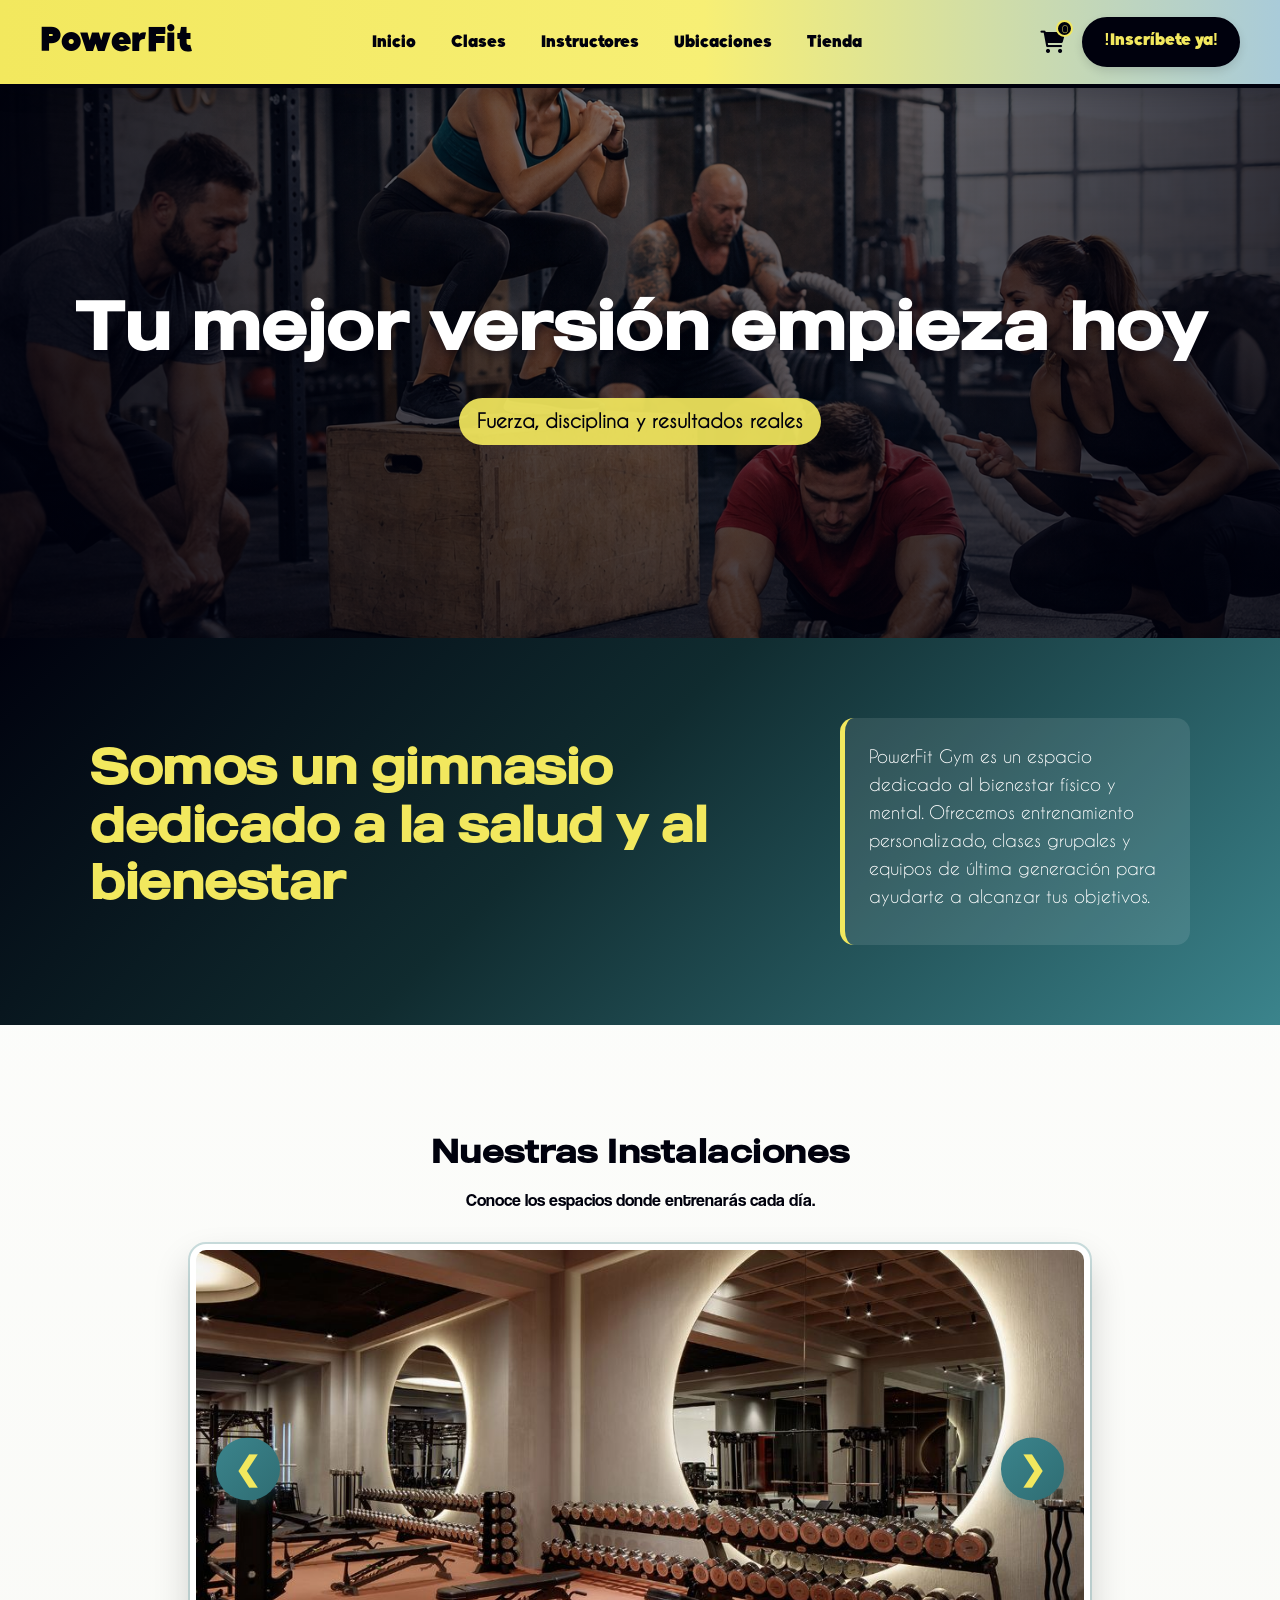
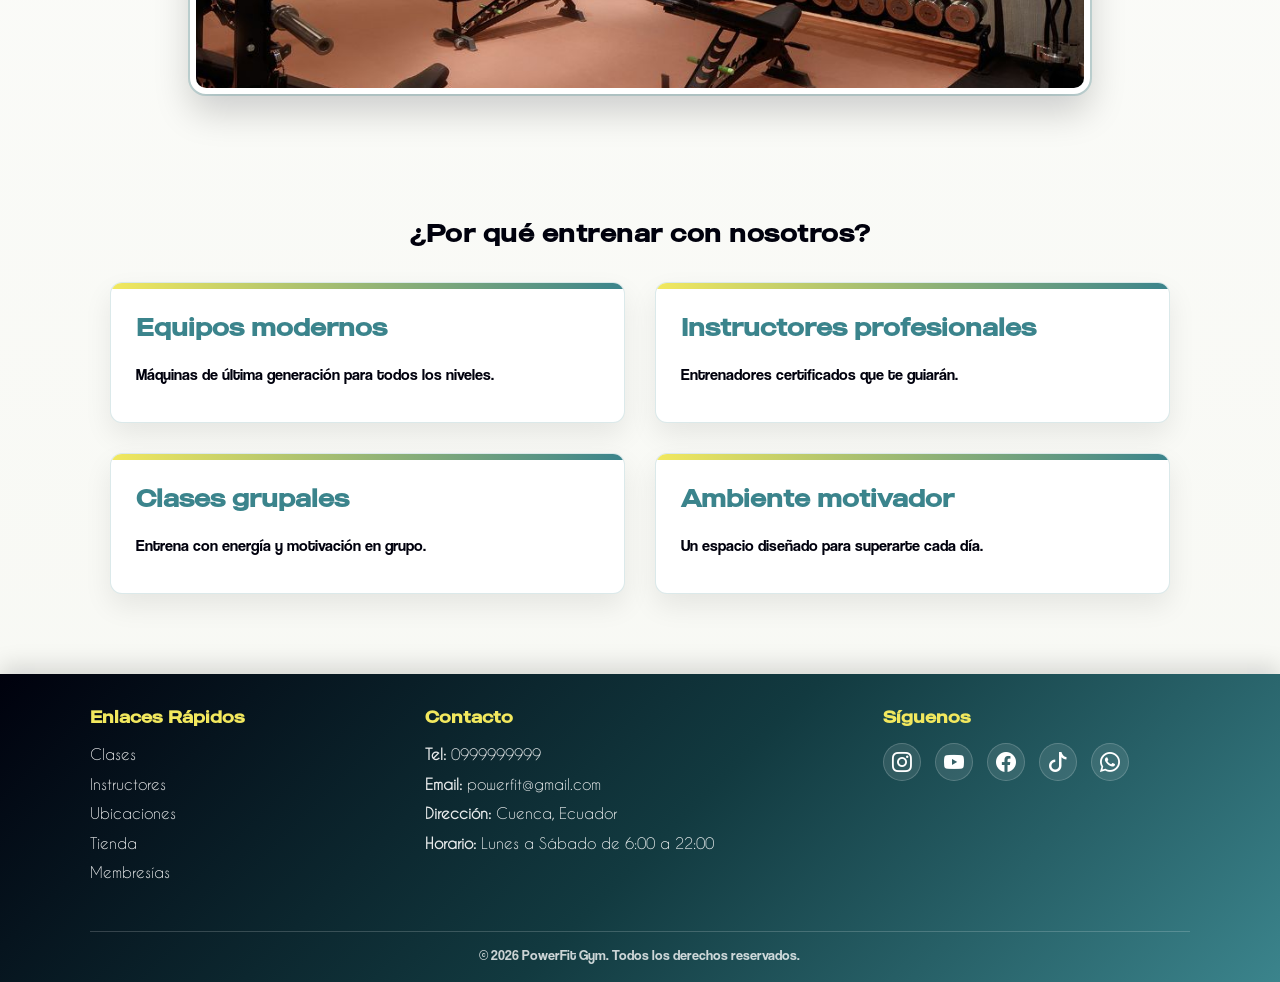
==== commit e4d83089: "Actualización estilos, fuentes, botones Cambio de colores estilos, fuentes, correción de la imagen i" ====
--- a/index.html
+++ b/index.html
@@ -40,7 +40,7 @@
         </div>
 
         <a href="inscripcion.html" class="btn-gym">
-            ÚNETE A NUESTRO GIMNASIO
+            !Inscríbete ya!
         </a>
     </div>
 
@@ -157,16 +157,7 @@
 <footer class="footer-powerfit">
 
     <div class="footer-col">
-        <h3>PowerFit Gym</h3>
-        <p>
-            Entrena con disciplina, energía y constancia.
-            En PowerFit te ayudamos a alcanzar tu mejor versión.
-        </p>
-    </div>
-
-    <div class="footer-col">
         <h3>Enlaces Rápidos</h3>
-        <a href="index.html">Inicio</a>
         <a href="clases.html">Clases</a>
         <a href="instructores.html">Instructores</a>
         <a href="ubicaciones.html">Ubicaciones</a>
--- a/css/estilos.css
+++ b/css/estilos.css
@@ -1,12 +1,16 @@
-@font-face {
+/*@font-face {
     font-family: "Stronger Thinker";
     src: url("../Fuentes/StrongerThinker-Bold.otf");
-}
-
+}*/
+@font-face {
+    font-family: "Outer";
+    src: url("../Fuentes/Outer Sans Regular.otf");
+}
+/*
 @font-face {
     font-family: "LEMONMILK";
     src: url("../Fuentes/LEMONMILK-Medium.otf");
-}
+}*/
 
 @font-face {
     font-family: "Caviar";
@@ -14,8 +18,23 @@
 }
 
 @font-face {
-    font-family: "Caviar Italic";
-    src: url("../Fuentes/CaviarDreams_BoldItalic.otf");
+    font-family: "Coolvetica";
+    src: url("../Fuentes/Coolvetica Rg.otf");
+}
+
+@font-face {
+    font-family: "Madani";
+    src: url("../Fuentes/MadaniArabic.otf");
+}
+:root {
+    --amarillo: #F2E85E;
+    --negro: #00010D;
+    --azul-verde: #3B848C;
+    --celeste: #A9CBD9;
+    --blanco: #FFFFFF;
+    --gris: #D3D3D3;
+    --gris-suave: #F4F4F4;
+    --sombra: rgba(0, 1, 13, 0.14);
 }
 
 * {
@@ -24,10 +43,14 @@
     box-sizing: border-box;
 }
 
+html {
+    scroll-behavior: smooth;
+}
+
 body {
-    font-family: "Caviar", sans-serif;
-    background-color: #F8F8EC;
-    color: #333333;
+    font-family: "Coolvetica", sans-serif;
+    background-color: var(--blanco);
+    color: var(--negro);
     line-height: 1.6;
 }
 
@@ -44,8 +67,11 @@
     padding: 60px 20px;
 }
 
-h1, h2, h3 {
+h1,
+h2,
+h3 {
     margin-bottom: 15px;
+    color: var(--negro);
 }
 
 p {
@@ -57,21 +83,23 @@
 }
 
 button {
-    background-color: #AEDD2B;
-    color: #02416D;
+    background-color: var(--azul-verde);
+    color: var(--blanco);
     border: none;
     padding: 12px 25px;
     font-weight: bold;
-    text-transform: uppercase;
-    border-radius: 6px;
+    border-radius: 8px;
     cursor: pointer;
-    transition: transform 0.2s, background-color 0.2s;
-    font-family: "Caviar";
+    transition: transform 0.25s ease, background-color 0.25s ease, box-shadow 0.25s ease;
+    font-family: "Coolvetica";
+    letter-spacing: 0.5px;
+    box-shadow: 0 4px 10px var(--sombra);
 }
 
 button:hover {
-    background-color: #c4f542;
-    transform: scale(1.05);
+    background-color: var(--negro);
+    color: var(--amarillo);
+    transform: translateY(-3px) scale(1.03);
 }
 
 /* NAVBAR */
@@ -80,7 +108,7 @@
 }
 
 .navbar {
-    background-color: rgba(63, 70, 0, 0.95);
+    background-color: var(--amarillo);
     padding: 15px 40px;
     display: flex;
     align-items: center;
@@ -88,21 +116,21 @@
     position: sticky;
     top: 0;
     z-index: 1000;
-    transition: background-color 0.35s ease, backdrop-filter 0.35s ease, -webkit-backdrop-filter 0.35s ease, box-shadow 0.35s ease, padding 0.35s ease;
-    box-shadow: 0 4px 14px rgba(0, 0, 0, 0.18);
-}
-
+    box-shadow: 0 4px 14px rgba(0, 1, 13, 0.18);
+}
+
+/* Por si JavaScript sigue agregando esta clase, ya no se verá transparente */
 .navbar.nav-transparente {
-    background-color: rgba(63, 70, 0, 0.18);
-    backdrop-filter: blur(8px);
-    -webkit-backdrop-filter: blur(8px);
-    box-shadow: none;
-    padding: 12px 40px;
+    background-color: var(--amarillo);
+    backdrop-filter: none;
+    -webkit-backdrop-filter: none;
+    box-shadow: 0 4px 14px rgba(0, 1, 13, 0.18);
+    padding: 15px 40px;
 }
 
 .logo h1 {
-    font-family: "LEMONMILK";
-    color: #C6D84E;
+    font-family: "Madani";
+    color: var(--negro);
     font-size: 2rem;
     margin: 0;
 }
@@ -116,82 +144,86 @@
 }
 
 .menu a {
-    text-decoration: none;
-    color: #E6E6A8;
+    color: var(--negro);
     font-family: "Caviar";
     font-size: 1rem;
-    transition: color 0.3s;
+    font-weight: bold;
+    position: relative;
+    padding-bottom: 4px;
+    transition: color 0.3s ease;
+}
+
+.menu a::after {
+    content: "";
+    position: absolute;
+    left: 0;
+    bottom: -2px;
+    width: 0;
+    height: 2px;
+    background-color: var(--azul-verde);
+    transition: width 0.3s ease;
 }
 
 .menu a:hover {
-    color: #AEDD2B;
+    color: var(--azul-verde);
+}
+
+.menu a:hover::after {
+    width: 100%;
 }
 
 .nav-derecha {
     display: flex;
     align-items: center;
-    gap: 10px;
-}
-
-/* Contenedor del icono */
+    gap: 12px;
+}
+
 .icono-carrito {
-    margin-right: 5px; /* Reducimos el margen derecho para acercarlo más */
+    margin-right: 5px;
 }
 
 .botonCarrito {
-     position: relative;
-     color: #ffffff;
-     font-size: 22px; /* Un poquito más pequeño para que no compita tanto con el botón */
-     text-decoration: none;
+    position: relative;
+    color: var(--negro);
+    font-size: 22px;
+    text-decoration: none;
 }
 
 .botonCarrito:hover {
-    color: #d4e157;    /* Color de realce al pasar el mouse */
-}
-
-/* contador carrito*/
+    color: var(--azul-verde);
+}
+
 #contador-carrito {
-    /* Mantenemos tu estilo pero ajustamos posición por si se mueve */
-        position: absolute;
-        top: -8px;
-        right: -8px;
-        background-color: #ff3d00;
-        color: white;
-        font-size: 10px;
-        width: 16px;
-        height: 16px;
-        border-radius: 50%;
-        display: flex;
-        justify-content: center;
-        align-items: center;
-        border: 1px solid #333d1c;
-}
-
-.btn-eliminar {
-    background-color: transparent;
-    border: none;
-    cursor: pointer;
-    font-size: 1.2rem;
-    transition: transform 0.2s;
-}
-
-.btn-eliminar:hover {
-    transform: scale(1.3); /* Crece un poquito al pasar el mouse */
+    position: absolute;
+    top: -8px;
+    right: -8px;
+    background-color: var(--azul-verde);
+    color: var(--blanco);
+    font-size: 10px;
+    width: 17px;
+    height: 17px;
+    border-radius: 50%;
+    display: flex;
+    justify-content: center;
+    align-items: center;
+    border: 1px solid var(--negro);
 }
 
 .btn-gym {
-    border: 2px solid #AEDD2B;
+    border: 2px solid var(--negro);
     padding: 10px 20px;
     border-radius: 25px;
-    text-decoration: none;
-    color: #E6E6A8;
-    font-family: "Caviar";
+    color: var(--negro);
+    font-family: "Coolvetica";
+    font-weight: bold;
     transition: 0.3s;
+    box-shadow: 0 4px 10px rgba(0, 1, 13, 0.12);
 }
 
 .btn-gym:hover {
-    background: #AEDD2B;
-    color: #3F4600;
+    background-color: var(--negro);
+    color: var(--amarillo);
+    transform: translateY(-2px);
 }
 
 /* HERO */
@@ -203,11 +235,15 @@
     align-items: center;
     justify-content: center;
     text-align: center;
+    margin: 0;
+    padding: 0;
+    border-radius: 0;
+    background-color: var(--negro);
 }
 
 .hero-slider {
     display: flex;
-    width: 500%;
+    width: 100%;
     height: 100%;
     transition: transform 0.8s ease-in-out;
 }
@@ -222,40 +258,41 @@
     width: 100%;
     height: 100%;
     object-fit: cover;
-    display: block;
 }
 
 .hero-overlay {
     position: absolute;
     inset: 0;
-    background: rgba(0, 0, 0, 0.45);
+    background: rgba(0, 1, 13, 0.45);
 }
 
 .hero-contenido {
     position: absolute;
     z-index: 2;
-    color: white;
+    color: var(--blanco);
     text-align: center;
     padding: 20px;
 }
 
 .hero-contenido h2 {
-    font-family: "Stronger Thinker";
-    color: #F8F8EC;
+    font-family: "Outer";
+    color: var(--blanco);
     font-size: 4rem;
     margin-bottom: 20px;
+    text-shadow: 0 4px 10px rgba(0, 1, 13, 0.45);
 }
 
 .hero-contenido p {
-    font-family: "Caviar Italic";
+    font-family: "Coolvetica";
     font-size: 1.7rem;
-    color: #F8F8EC;
-}
-
-/* SECCION SOBRE */
+    color: var(--blanco);
+    text-shadow: 0 3px 8px rgba(0, 1, 13, 0.4);
+}
+
+/* SOBRE */
 .sobre {
-    background-color: #02416D;
-    color: white;
+    background-color: var(--azul-verde);
+    color: var(--blanco);
     padding: 80px 40px;
 }
 
@@ -269,15 +306,16 @@
 }
 
 .sobre-titulo h2 {
-    font-family: "Stronger Thinker";
+    font-family: "Outer";
     font-size: 3rem;
     line-height: 1.2;
-    color: #F8F8EC;
+    color: var(--blanco);
 }
 
 .sobre-texto {
-    font-family: "Caviar";
+    font-family: "Coolvetica";
     font-size: 1.1rem;
+    color: var(--blanco);
 }
 
 /* BENEFICIOS */
@@ -288,8 +326,8 @@
 }
 
 .beneficios h2 {
-    font-family: "LEMONMILK";
-    color: #02416D;
+    font-family: "Madani";
+    color: var(--negro);
     text-align: center;
 }
 
@@ -301,25 +339,27 @@
 }
 
 .tarjeta {
-    background: white;
+    background: var(--blanco);
     padding: 25px;
-    border-radius: 10px;
-    box-shadow: 0 4px 10px rgba(0, 0, 0, 0.1);
-    transition: transform 0.2s;
+    border-radius: 12px;
+    border: 1px solid rgba(59, 132, 140, 0.18);
+    box-shadow: 0 8px 18px var(--sombra);
+    transition: transform 0.25s ease, box-shadow 0.25s ease;
 }
 
 .tarjeta:hover {
-    transform: translateY(-5px);
+    transform: translateY(-8px);
+    box-shadow: 0 12px 24px rgba(0, 1, 13, 0.16);
 }
 
 .tarjeta h3 {
-    color: #02416D;
-    font-family: "Stronger Thinker";
+    color: var(--azul-verde);
+    font-family: "Outer";
     font-size: 1.5rem;
 }
 
 .tarjeta p {
-    font-family: "Caviar";
+    font-family: "Coolvetica";
     font-size: 1rem;
 }
 
@@ -336,10 +376,11 @@
 .tienda {
     max-width: 1100px;
     margin: 50px auto;
-    background-color: white;
-    border-radius: 12px;
+    background-color: var(--blanco);
+    border-radius: 14px;
     padding: 40px;
-    box-shadow: 0 5px 15px rgba(0, 0, 0, 0.08);
+    border: 1px solid rgba(59, 132, 140, 0.14);
+    box-shadow: 0 8px 22px var(--sombra);
 }
 
 .descripcion-clases h2,
@@ -352,8 +393,8 @@
 .planes h2,
 .instructores h2,
 .tienda h2 {
-    font-family: "LEMONMILK";
-    color: #02416D;
+    font-family: "Madani";
+    color: var(--negro);
     text-align: center;
 }
 
@@ -363,9 +404,8 @@
 .datos-contacto p,
 .confirmacion p,
 .tienda p,
-.planes p,
 .carrito p {
-    font-family: "Caviar";
+    font-family: "Coolvetica";
     font-size: 1.1rem;
     text-align: center;
 }
@@ -381,54 +421,60 @@
 }
 
 .clase {
-    background-color: white;
-    border-radius: 12px;
+    background-color: var(--blanco);
+    border-radius: 14px;
     padding: 25px;
-    box-shadow: 0 4px 12px rgba(0, 0, 0, 0.08);
+    border: 1px solid rgba(59, 132, 140, 0.14);
+    box-shadow: 0 8px 18px var(--sombra);
+    transition: transform 0.25s ease, box-shadow 0.25s ease;
+}
+
+.clase:hover {
+    transform: translateY(-8px);
+    box-shadow: 0 12px 24px rgba(0, 1, 13, 0.16);
 }
 
 .clase h3 {
-    font-family: "Stronger Thinker";
-    color: #02416D;
+    font-family: "Outer";
+    color: var(--azul-verde);
     font-size: 1.6rem;
 }
 
 .clase p {
-    font-family: "Caviar";
+    font-family: "Coolvetica";
 }
 
 .clase img {
     margin-top: 15px;
-    border-radius: 10px;
+    border-radius: 12px;
     width: 100%;
     height: 220px;
     object-fit: cover;
     transition: transform 0.3s ease;
     cursor: pointer;
-}
-
-.clase:hover {
-    transform: translateY(-5px);
-}
-
+    box-shadow: 0 6px 14px var(--sombra);
+}
+
+/* MODAL CLASES */
 .modal {
-    display: none; 
-    position: fixed; 
-    z-index: 1000; 
-    left: 0; top: 0;
-    width: 100%; height: 100%;
-    background-color: rgba(0,0,0,0.7); /* Oscurece el fondo */
-}
-
-/* Caja blanca de la ventana */
+    display: none;
+    position: fixed;
+    z-index: 1500;
+    left: 0;
+    top: 0;
+    width: 100%;
+    height: 100vh;
+    background-color: rgba(0, 1, 13, 0.7);
+}
+
 .modal-contenido {
-    background-color: #fefefe;
-    margin: 15% auto; 
-    padding: 20px;
-    border-radius: 10px;
+    background-color: var(--blanco);
+    margin: 15% auto;
+    padding: 24px;
+    border-radius: 12px;
     width: 300px;
     text-align: center;
-    border: 2px solid #333d1c; /* El verde de tu gym */
+    border: 2px solid var(--azul-verde);
 }
 
 .cerrar {
@@ -436,9 +482,12 @@
     font-size: 28px;
     font-weight: bold;
     cursor: pointer;
-}
-
-.cerrar:hover { color: #ff3d00; }
+    color: var(--negro);
+}
+
+.cerrar:hover {
+    color: var(--azul-verde);
+}
 
 .reservar {
     text-align: center;
@@ -449,21 +498,27 @@
     width: 100%;
     border-collapse: collapse;
     margin-top: 25px;
-    font-family: "Caviar";
+    font-family: "Coolvetica";
+    overflow: hidden;
+    border-radius: 12px;
 }
 
 .carrito th,
 .carrito td {
-    border: 1px solid #ddd;
+    border: 1px solid var(--gris);
     padding: 15px;
     text-align: center;
 }
 
 .carrito th {
-    background-color: #02416D;
-    color: #F8F8EC;
-    font-family: "LEMONMILK";
+    background-color: var(--azul-verde);
+    color: var(--blanco);
+    font-family: "Madani";
     font-size: 0.9rem;
+}
+
+.carrito tbody tr:hover {
+    background-color: rgba(169, 203, 217, 0.28);
 }
 
 .total-compra {
@@ -472,9 +527,49 @@
 }
 
 .total-compra h3 {
-    color: #02416D;
-    font-family: "LEMONMILK";
+    color: var(--negro);
+    font-family: "Madani";
     margin-bottom: 15px;
+}
+
+.cantidad-carrito {
+    display: flex;
+    align-items: center;
+    justify-content: center;
+    gap: 10px;
+    border: none;
+}
+
+.cantidad-carrito span {
+    min-width: 25px;
+    display: inline-block;
+    font-weight: bold;
+    color: var(--negro);
+}
+
+.btn-cantidad {
+    width: 32px;
+    height: 32px;
+    padding: 0;
+    border-radius: 50%;
+    font-size: 1rem;
+    background-color: var(--celeste);
+    color: var(--negro);
+}
+
+.btn-eliminar {
+    background-color: var(--negro);
+    color: var(--blanco);
+    padding: 9px 14px;
+    border: none;
+    cursor: pointer;
+    transition: transform 0.2s, background-color 0.25s;
+}
+
+.btn-eliminar:hover {
+    background-color: var(--azul-verde);
+    color: var(--blanco);
+    transform: scale(1.08);
 }
 
 /* FORMULARIO */
@@ -487,35 +582,52 @@
 
 .registro h3 {
     margin-top: 20px;
-    color: #02416D;
-    font-family: "LEMONMILK";
+    color: var(--azul-verde);
+    font-family: "Madani";
     font-size: 1.1rem;
 }
 
 .registro label {
-    font-family: "Caviar";
+    font-family: "Coolvetica";
     font-weight: bold;
-    color: #02416D;
+    color: var(--negro);
 }
 
 .registro input,
 .registro select {
     padding: 12px;
-    border: 1px solid #cccccc;
+    border: 1px solid var(--gris);
     border-radius: 8px;
-    font-family: "Caviar";
+    font-family: "Coolvetica";
     font-size: 1rem;
-    background-color: #fdfdf7;
+    background-color: var(--blanco);
+    transition: border-color 0.25s ease, box-shadow 0.25s ease, transform 0.2s ease;
+}
+
+.registro input:hover,
+.registro select:hover {
+    border-color: var(--azul-verde);
 }
 
 .registro input:focus,
 .registro select:focus {
     outline: none;
-    border-color: #AEDD2B;
-    box-shadow: 0 0 0 3px rgba(174, 221, 43, 0.2);
-}
-
-/* PLANES */
+    border-color: var(--azul-verde);
+    box-shadow: 0 0 0 3px rgba(59, 132, 140, 0.18);
+}
+
+#reservaSeleccionada {
+    background-color: rgba(169, 203, 217, 0.4);
+    color: var(--negro);
+    border-left: 5px solid var(--azul-verde);
+    padding: 14px 18px;
+    border-radius: 8px;
+    font-family: "Coolvetica";
+    font-weight: bold;
+    text-align: center;
+    margin: 20px 0 25px 0;
+}
+
 /* PLANES */
 .planes {
     text-align: left;
@@ -539,8 +651,8 @@
 }
 
 .plan {
-    background: linear-gradient(145deg, #ffffff, #f4f4df);
-    border: 1px solid rgba(174, 221, 43, 0.45);
+    background: linear-gradient(145deg, var(--blanco), rgba(169, 203, 217, 0.22));
+    border: 1px solid rgba(59, 132, 140, 0.25);
     border-radius: 18px;
     padding: 32px 26px;
     min-height: 360px;
@@ -550,7 +662,7 @@
     text-align: left;
     position: relative;
     overflow: hidden;
-    box-shadow: 0 10px 22px rgba(0, 0, 0, 0.08);
+    box-shadow: 0 10px 22px var(--sombra);
     transition: transform 0.25s ease, box-shadow 0.25s ease;
 }
 
@@ -561,24 +673,24 @@
     left: 0;
     width: 100%;
     height: 7px;
-    background: linear-gradient(to right, #AEDD2B, #02416D);
+    background: linear-gradient(to right, var(--amarillo), var(--azul-verde));
 }
 
 .plan:hover {
     transform: translateY(-10px);
-    box-shadow: 0 16px 30px rgba(0, 0, 0, 0.14);
+    box-shadow: 0 16px 30px rgba(0, 1, 13, 0.16);
 }
 
 .plan h3 {
-    font-family: "Stronger Thinker";
-    color: #02416D;
+    font-family: "Outer";
+    color: var(--azul-verde);
     font-size: 2rem;
     margin-bottom: 16px;
 }
 
 .plan p {
-    font-family: "Caviar";
-    color: #333333;
+    font-family: "Coolvetica";
+    color: var(--negro);
     font-size: 1rem;
     line-height: 1.6;
     text-align: left;
@@ -587,8 +699,8 @@
 
 .plan p strong {
     display: block;
-    color: #02416D;
-    font-family: "LEMONMILK";
+    color: var(--negro);
+    font-family: "Madani";
     font-size: 1.5rem;
     margin-top: 18px;
     margin-bottom: 8px;
@@ -603,17 +715,17 @@
     width: 100%;
     margin-top: 18px;
 }
-
 
 /* INSTRUCTORES */
 .instructores {
     background-color: transparent;
     box-shadow: none;
+    border: none;
 }
 
 .instructores h2 {
-    font-family: "LEMONMILK";
-    color: #02416D;
+    font-family: "Madani";
+    color: var(--negro);
     text-align: center;
     margin-bottom: 30px;
 }
@@ -630,8 +742,8 @@
     min-height: 620px;
     border-radius: 16px;
     overflow: hidden;
-    background-color: transparent;
-    box-shadow: 0 8px 20px rgba(0, 0, 0, 0.18);
+    background-color: var(--negro);
+    box-shadow: 0 8px 20px var(--sombra);
     transition: transform 0.3s ease;
 }
 
@@ -644,7 +756,6 @@
     height: 100%;
     object-fit: cover;
     object-position: center top;
-    display: block;
 }
 
 .instructor-info {
@@ -655,32 +766,24 @@
     padding: 24px 22px;
     background: linear-gradient(
         to top,
-        rgba(0, 0, 0, 0.88) 0%,
-        rgba(0, 0, 0, 0.68) 45%,
-        rgba(0, 0, 0, 0.28) 80%,
-        rgba(0, 0, 0, 0.05) 100%
+        rgba(0, 1, 13, 0.92) 0%,
+        rgba(0, 1, 13, 0.75) 48%,
+        rgba(0, 1, 13, 0.34) 82%,
+        rgba(0, 1, 13, 0.05) 100%
     );
-    backdrop-filter: blur(4px);
-    -webkit-backdrop-filter: blur(4px);
 }
 
 .instructor .instructor-info h3 {
-    position: static;
-    left: auto;
-    bottom: auto;
-    transform: none;
-    width: auto;
     margin: 0 0 10px 0;
-    padding: 0;
     text-align: left;
-    color: #4da3ff;
-    font-family: "Stronger Thinker";
+    color: var(--amarillo);
+    font-family: "Outer";
     font-size: 1.8rem;
 }
 
 .instructor-info .especialidad {
-    color: #ffffff;
-    font-family: "Caviar";
+    color: var(--celeste);
+    font-family: "Coolvetica";
     font-size: 1.05rem;
     font-weight: bold;
     margin: 0 0 12px 0;
@@ -688,15 +791,10 @@
 }
 
 .instructor .instructor-info p {
-    position: static;
-    left: auto;
-    bottom: auto;
-    transform: none;
-    width: auto;
     margin: 0 0 10px 0;
     text-align: left;
-    color: #ffffff;
-    font-family: "Caviar";
+    color: var(--blanco);
+    font-family: "Coolvetica";
     font-size: 1rem;
     line-height: 1.5;
 }
@@ -707,14 +805,32 @@
 }
 
 .instructor-info li {
-    color: #ffffff;
-    font-family: "Caviar";
+    color: var(--blanco);
+    font-family: "Coolvetica";
     margin-bottom: 8px;
     line-height: 1.4;
 }
 
 .instructor-info strong {
-    color: #ffffff;
+    color: var(--celeste);
+}
+
+.btn-reservar-instructor {
+    margin-top: 14px;
+    width: 100%;
+    background-color: var(--amarillo);
+    color: var(--negro);
+    border: none;
+    padding: 12px 18px;
+    border-radius: 30px;
+    font-family: "Coolvetica";
+    font-weight: bold;
+    cursor: pointer;
+}
+
+.btn-reservar-instructor:hover {
+    background-color: var(--celeste);
+    color: var(--negro);
 }
 
 /* TIENDA */
@@ -726,31 +842,142 @@
 }
 
 .producto {
-    background-color: #F8F8EC;
-    border-radius: 12px;
+    background: linear-gradient(to bottom, var(--blanco), rgba(169, 203, 217, 0.22));
+    border-radius: 14px;
     padding: 20px;
     text-align: center;
-    box-shadow: 0 4px 12px rgba(0, 0, 0, 0.08);
+    border: 1px solid rgba(59, 132, 140, 0.18);
+    box-shadow: 0 8px 18px var(--sombra);
+    transition: transform 0.25s ease, box-shadow 0.25s ease;
+}
+
+.producto:hover {
+    transform: translateY(-8px);
+    box-shadow: 0 14px 26px rgba(0, 1, 13, 0.16);
 }
 
 .producto img {
     width: 100%;
-    height: 220px;
-    object-fit: cover;
+    height: 250px;
+    object-fit: contain;
+    background-color: var(--blanco);
     border-radius: 10px;
     margin-bottom: 15px;
+    padding: 10px;
+    box-shadow: 0 6px 14px var(--sombra);
 }
 
 .producto h3 {
-    font-family: "Stronger Thinker";
-    color: #02416D;
+    font-family: "Outer";
+    color: var(--azul-verde);
     font-size: 1.4rem;
+    margin-top: 10px;
+    margin-bottom: 10px;
 }
 
 .producto p {
-    font-family: "Caviar";
+    font-family: "Coolvetica";
     font-size: 1.1rem;
     font-weight: bold;
+    color: var(--negro);
+}
+
+.producto button {
+    width: 100%;
+    margin-top: 8px;
+}
+
+/* MODAL PRODUCTO */
+.modal-producto {
+    display: none;
+    position: fixed;
+    z-index: 2000;
+    left: 0;
+    top: 0;
+    width: 100%;
+    height: 100vh;
+    background-color: rgba(0, 1, 13, 0.72);
+    justify-content: center;
+    align-items: center;
+    padding: 20px;
+}
+
+.contenido-modal {
+    background-color: var(--blanco);
+    max-width: 850px;
+    width: 100%;
+    border-radius: 18px;
+    display: grid;
+    grid-template-columns: 1fr 1fr;
+    gap: 25px;
+    padding: 30px;
+    position: relative;
+    box-shadow: 0 12px 30px rgba(0, 1, 13, 0.28);
+}
+
+.contenido-modal img {
+    width: 100%;
+    height: 360px;
+    object-fit: contain;
+    background-color: var(--gris-suave);
+    border-radius: 14px;
+    padding: 15px;
+}
+
+.cerrar-modal {
+    position: absolute;
+    top: 12px;
+    right: 18px;
+    font-size: 2rem;
+    color: var(--negro);
+    cursor: pointer;
+    font-weight: bold;
+}
+
+.cerrar-modal:hover {
+    color: var(--azul-verde);
+}
+
+.modal-info h2 {
+    font-family: "Madani";
+    color: var(--negro);
+    margin-bottom: 15px;
+}
+
+.modal-info p {
+    font-family: "Coolvetica";
+    color: var(--negro);
+    font-size: 1.05rem;
+    line-height: 1.6;
+    text-align: left;
+}
+
+.modal-info h3 {
+    font-family: "Madani";
+    color: var(--azul-verde);
+    font-size: 1.5rem;
+    margin: 18px 0;
+}
+
+.selector-cantidad {
+    display: flex;
+    align-items: center;
+    gap: 15px;
+    margin: 15px 0 22px;
+}
+
+.selector-cantidad button {
+    width: 42px;
+    height: 42px;
+    border-radius: 50%;
+    padding: 0;
+    font-size: 1.2rem;
+}
+
+.selector-cantidad span {
+    font-family: "Madani";
+    color: var(--negro);
+    font-size: 1.3rem;
 }
 
 /* UBICACIONES */
@@ -762,8 +989,8 @@
 }
 
 .mapa h2 {
-    font-family: "LEMONMILK";
-    color: #02416D;
+    font-family: "Madani";
+    color: var(--negro);
     margin-bottom: 20px;
 }
 
@@ -771,10 +998,16 @@
     width: 100%;
     max-width: 1000px;
     border-radius: 12px;
-    box-shadow: 0 5px 15px rgba(0, 0, 0, 0.1);
-}
-
-/* MENSAJE DE CONFIRMACION */
+    box-shadow: 0 5px 15px var(--sombra);
+    transition: transform 0.25s ease, box-shadow 0.25s ease;
+}
+
+.mapa iframe:hover {
+    transform: scale(1.01);
+    box-shadow: 0 10px 22px rgba(0, 1, 13, 0.16);
+}
+
+/* CONFIRMACION */
 .confirmacion {
     text-align: center;
 }
@@ -788,43 +1021,133 @@
     margin: 0 auto 25px auto;
 }
 
+/* CARRUSEL INSTALACIONES */
+.carrusel-instalaciones {
+    max-width: 1100px;
+    margin: 60px auto;
+    padding: 40px 20px;
+    text-align: center;
+}
+
+.carrusel-instalaciones h2 {
+    font-family: "Madani";
+    color: var(--negro);
+    font-size: 2rem;
+    margin-bottom: 10px;
+}
+
+.carrusel-instalaciones p {
+    font-family: "Coolvetica";
+    font-size: 1.1rem;
+    margin-bottom: 30px;
+}
+
+.carrusel {
+    position: relative;
+    max-width: 900px;
+    height: 450px;
+    margin: auto;
+    overflow: hidden;
+    border-radius: 16px;
+    background-color: var(--blanco);
+    box-shadow: 0 8px 20px var(--sombra);
+}
+
+.carrusel img {
+    width: 100%;
+    height: 100%;
+    object-fit: cover;
+}
+
+.btn-carrusel {
+    position: absolute;
+    top: 50%;
+    transform: translateY(-50%);
+    background-color: var(--azul-verde);
+    color: var(--blanco);
+    border: none;
+    font-size: 2rem;
+    padding: 12px 18px;
+    cursor: pointer;
+    border-radius: 50%;
+    z-index: 10;
+}
+
+.btn-carrusel:hover {
+    background-color: var(--amarillo);
+    color: var(--negro);
+}
+
+.anterior {
+    left: 20px;
+}
+
+.siguiente {
+    right: 20px;
+}
+
+/* RESERVA GENERAL */
+.reserva-general {
+    margin-top: 50px;
+    padding: 35px;
+    background-color: var(--azul-verde);
+    color: var(--blanco);
+    border-radius: 16px;
+    text-align: center;
+}
+
+.reserva-general h2 {
+    font-family: "Madani";
+    color: var(--amarillo);
+    margin-bottom: 15px;
+}
+
+.reserva-general p {
+    font-family: "Coolvetica";
+    font-size: 1.1rem;
+    margin-bottom: 20px;
+    color: var(--blanco);
+}
+
 /* FOOTER */
-
 .footer-powerfit {
-    background-color: #02416D;
-    color: #F8F8EC;
+    background-color: var(--azul-verde);
+    color: var(--blanco);
     margin-top: 50px;
     padding: 45px 30px 20px;
     display: grid;
     grid-template-columns: repeat(4, 1fr);
     gap: 30px;
+    box-shadow: 0 -6px 18px var(--sombra);
 }
 
 .footer-col h3 {
-    color: #AEDD2B;
-    font-family: "LEMONMILK";
+    color: var(--amarillo);
+    font-family: "Madani";
     font-size: 1rem;
     margin-bottom: 15px;
 }
 
 .footer-col p,
 .footer-col a {
-    font-family: "Caviar";
-    color: #F8F8EC;
+    font-family: "Coolvetica";
+    color: var(--blanco);
     font-size: 1rem;
     line-height: 1.7;
     display: block;
     margin-bottom: 8px;
     text-decoration: none;
+    transition: color 0.25s ease, transform 0.2s ease;
 }
 
 .footer-col a:hover {
-    color: #AEDD2B;
+    color: var(--amarillo);
+    transform: translateX(4px);
 }
 
 .footer-bottom {
     grid-column: 1 / -1;
-    border-top: 1px solid rgba(248, 248, 236, 0.25);
+    border-top: 1px solid rgba(255, 255, 255, 0.28);
     margin-top: 10px;
     padding-top: 18px;
     text-align: center;
@@ -832,9 +1155,31 @@
 
 .footer-bottom p {
     margin: 0;
-    font-family: "Caviar";
-    color: #F8F8EC;
+    font-family: "Coolvetica";
+    color: var(--blanco);
     font-size: 0.95rem;
+}
+
+.redes-iconos {
+    display: flex;
+    gap: 18px;
+    align-items: center;
+    flex-wrap: wrap;
+    margin-top: 10px;
+}
+
+.redes-iconos a {
+    color: var(--blanco);
+    font-size: 1.8rem;
+    transition: transform 0.25s ease, color 0.25s ease;
+    display: inline-flex;
+    align-items: center;
+    justify-content: center;
+}
+
+.redes-iconos a:hover {
+    color: var(--amarillo);
+    transform: scale(1.15);
 }
 
 /* RESPONSIVE */
@@ -854,6 +1199,10 @@
         padding: 20px;
     }
 
+    .navbar.nav-transparente {
+        padding: 20px;
+    }
+
     .menu ul {
         flex-wrap: wrap;
         justify-content: center;
@@ -874,8 +1223,32 @@
 }
 
 @media (max-width: 768px) {
-    .hero h2 {
-        font-size: 2rem;
+    section {
+        padding: 45px 15px;
+    }
+
+    .navbar {
+        flex-direction: column;
+        padding: 20px;
+    }
+
+    .menu ul {
+        flex-direction: column;
+        gap: 15px;
+        text-align: center;
+        margin: 15px 0;
+    }
+
+    .hero {
+        height: 360px;
+    }
+
+    .hero-contenido h2 {
+        font-size: 2.2rem;
+    }
+
+    .hero-contenido p {
+        font-size: 1.1rem;
     }
 
     .sobre-titulo h2 {
@@ -892,7 +1265,23 @@
     .planes,
     .instructores,
     .tienda {
-        padding: 25px;
+        margin: 20px 10px;
+        padding: 22px;
+    }
+
+    .beneficios-container,
+    .lista-clases,
+    .contenedor-instructores,
+    .contenedor-planes,
+    .catalogo,
+    .sobre-contenedor,
+    .footer-powerfit {
+        grid-template-columns: 1fr !important;
+        gap: 25px;
+    }
+
+    .producto img {
+        height: 220px;
     }
 
     .carrito table,
@@ -910,20 +1299,25 @@
     }
 
     .carrito tr {
-        background-color: #f9f9f9;
+        background-color: var(--blanco);
         margin-bottom: 15px;
         padding: 15px;
         border-radius: 10px;
+        border: 1px solid var(--gris);
     }
 
     .carrito td {
         border: none;
-        text-align: left;
+        text-align: center;
         padding: 8px 0;
     }
 
     .total-compra {
         text-align: center;
+    }
+
+    .cantidad-carrito {
+        justify-content: center;
     }
 
     .instructor {
@@ -944,6 +1338,25 @@
         font-size: 0.95rem;
     }
 
+    .contenido-modal {
+        grid-template-columns: 1fr;
+        max-height: 90vh;
+        overflow-y: auto;
+    }
+
+    .contenido-modal img {
+        height: 260px;
+    }
+
+    .carrusel {
+        height: 280px;
+    }
+
+    .btn-carrusel {
+        font-size: 1.4rem;
+        padding: 8px 12px;
+    }
+
     .footer-powerfit {
         grid-template-columns: 1fr;
         text-align: center;
@@ -954,80 +1367,215 @@
     .footer-col h3 {
         text-align: center;
     }
-}
-
-
-/* ===== MEJORAS VISUALES GENERALES ===== */
-
-html {
-    scroll-behavior: smooth;
-}
-
+
+    .redes-iconos {
+        justify-content: center;
+    }
+
+    .btn-gym {
+        text-align: center;
+    }
+}
+/*Para sobreescribir*/
+/* ===== AJUSTE VISUAL FINAL DE PALETA Y FUENTES ===== */
+
+:root {
+    --amarillo: #F2E85E;
+    --negro: #00010D;
+    --azul-verde: #3B848C;
+    --celeste: #A9CBD9;
+    --blanco: #FFFFFF;
+    --gris: #D3D3D3;
+    --fondo-suave: #F7F8F3;
+    --fondo-celeste: #EAF3F6;
+    --sombra-suave: rgba(0, 1, 13, 0.12);
+    --sombra-media: rgba(0, 1, 13, 0.2);
+}
+
+/* FUENTES MÁS COHERENTES */
 body {
-    background: linear-gradient(to bottom, #F8F8EC, #f1f1e4);
-}
-
-/* NAVBAR */
+    font-family: "Caviar", sans-serif;
+    background:
+        radial-gradient(circle at top left, rgba(242, 232, 94, 0.18), transparent 32%),
+        linear-gradient(to bottom, #FFFFFF, #F7F8F3);
+    color: var(--negro);
+}
+
+p,
+li,
+label,
+input,
+select,
+.footer-col p,
+.footer-col a {
+    font-family: "Caviar", sans-serif;
+}
+
+h1,
+.logo h1 {
+    font-family: "Madani", sans-serif;
+    letter-spacing: 0.5px;
+}
+
+h2,
+.descripcion-clases h2,
+.reservar h2,
+.ubicacion h2,
+.datos-contacto h2,
+.confirmacion h2,
+.carrito h2,
+.registro h2,
+.planes h2,
+.instructores h2,
+.tienda h2,
+.beneficios h2,
+.carrusel-instalaciones h2 {
+    font-family: "Outer", sans-serif;
+    letter-spacing: 0.5px;
+}
+
+h3,
+.tarjeta h3,
+.clase h3,
+.plan h3,
+.producto h3,
+.instructor .instructor-info h3 {
+    font-family: "Outer", sans-serif;
+}
+
+button,
+.btn-gym,
+.menu a {
+    font-family: "Madani", sans-serif;
+}
+
+/* NAVBAR MÁS FUERTE Y MENOS PLANO */
 .navbar {
-    box-shadow: 0 4px 14px rgba(0, 0, 0, 0.18);
+    background: linear-gradient(90deg, #F2E85E 0%, #F7EF75 55%, #A9CBD9 100%);
+    border-bottom: 4px solid var(--negro);
+    box-shadow: 0 6px 18px rgba(0, 1, 13, 0.18);
+}
+
+.navbar.nav-transparente {
+    background: linear-gradient(90deg, #F2E85E 0%, #F7EF75 55%, #A9CBD9 100%);
+    backdrop-filter: none;
+    -webkit-backdrop-filter: none;
+    border-bottom: 4px solid var(--negro);
+}
+
+.logo h1 {
+    color: var(--negro);
+    font-size: 2.1rem;
 }
 
 .menu a {
-    position: relative;
-    padding-bottom: 4px;
+    color: var(--negro);
+    font-weight: bold;
 }
 
 .menu a::after {
-    content: "";
-    position: absolute;
-    left: 0;
-    bottom: -2px;
-    width: 0;
-    height: 2px;
-    background-color: #AEDD2B;
-    transition: width 0.3s ease;
-}
-
-.menu a:hover::after {
-    width: 100%;
+    background-color: var(--negro);
+    height: 3px;
+}
+
+.menu a:hover {
+    color: var(--azul-verde);
+}
+
+.botonCarrito {
+    color: var(--negro);
+}
+
+.botonCarrito:hover {
+    color: var(--azul-verde);
+}
+
+#contador-carrito {
+    background-color: var(--negro);
+    color: var(--amarillo);
+    border: 2px solid var(--amarillo);
+}
+
+/* BOTONES MÁS BONITOS */
+button {
+    background: linear-gradient(135deg, var(--azul-verde), #2F6D73);
+    color: var(--blanco);
+    border-radius: 999px;
+    box-shadow: 0 6px 14px rgba(59, 132, 140, 0.28);
+}
+
+button:hover {
+    background: var(--negro);
+    color: var(--amarillo);
+    transform: translateY(-3px);
 }
 
 .btn-gym {
+    background-color: var(--negro);
+    color: var(--amarillo);
+    border: 2px solid var(--negro);
+    border-radius: 999px;
+}
+
+.btn-gym:hover {
+    background-color: var(--azul-verde);
+    color: var(--blanco);
+    border-color: var(--azul-verde);
+}
+
+/* HERO MÁS ELEGANTE */
+.hero {
+    background-color: var(--negro);
+}
+
+.hero-overlay {
+    background:
+        linear-gradient(90deg, rgba(0, 1, 13, 0.82), rgba(0, 1, 13, 0.32), rgba(0, 1, 13, 0.74)),
+        linear-gradient(to bottom, rgba(0, 1, 13, 0.2), rgba(0, 1, 13, 0.55));
+}
+
+.hero-contenido h2 {
+    font-family: "Outer", sans-serif;
+    color: var(--blanco);
+    font-size: 4.2rem;
+    letter-spacing: 1px;
+}
+
+.hero-contenido p {
+    font-family: "Caviar", sans-serif;
+    background-color: rgba(242, 232, 94, 0.92);
+    color: var(--negro);
+    display: inline-block;
+    padding: 8px 18px;
+    border-radius: 999px;
+    font-size: 1.2rem;
     font-weight: bold;
-    box-shadow: 0 4px 10px rgba(0, 0, 0, 0.15);
-}
-
-.btn-gym:hover {
-    transform: translateY(-2px);
-}
-
-/* BOTONES GENERALES */
-button {
-    box-shadow: 0 4px 10px rgba(0, 0, 0, 0.12);
-    letter-spacing: 0.5px;
-}
-
-button:hover {
-    transform: translateY(-3px) scale(1.03);
-}
-
-/* HERO */
-.hero {
-    height: 460px;
-    border-bottom-left-radius: 18px;
-    border-bottom-right-radius: 18px;
-    overflow: hidden;
-}
-
-.hero h2 {
-    text-shadow: 0 4px 10px rgba(0, 0, 0, 0.35);
-}
-
-.hero p {
-    text-shadow: 0 3px 8px rgba(0, 0, 0, 0.3);
-}
-
-/* SECCIONES GENERALES */
+    text-shadow: none;
+}
+
+/* SECCIÓN SOBRE CON MÁS DISEÑO */
+.sobre {
+    background:
+        linear-gradient(135deg, var(--negro) 0%, #102B2F 45%, var(--azul-verde) 100%);
+    color: var(--blanco);
+}
+
+.sobre-titulo h2 {
+    color: var(--amarillo);
+}
+
+.sobre-texto {
+    background-color: rgba(255, 255, 255, 0.1);
+    border-left: 5px solid var(--amarillo);
+    padding: 24px;
+    border-radius: 14px;
+}
+
+/* TARJETAS MÁS VIVAS */
+.tarjeta,
+.clase,
+.plan,
+.producto,
 .descripcion-clases,
 .reservar,
 .ubicacion,
@@ -1037,463 +1585,228 @@
 .registro,
 .planes,
 .tienda {
-    border: 1px solid rgba(2, 65, 109, 0.06);
-    box-shadow: 0 8px 22px rgba(0, 0, 0, 0.08);
-}
-
-/* TARJETAS DE BENEFICIOS */
+    background-color: var(--blanco);
+    border: 1px solid rgba(59, 132, 140, 0.18);
+    box-shadow: 0 12px 28px rgba(0, 1, 13, 0.08);
+}
+
 .tarjeta {
-    border: 1px solid rgba(2, 65, 109, 0.08);
-    box-shadow: 0 8px 18px rgba(0, 0, 0, 0.08);
-}
-
-.tarjeta:hover {
+    position: relative;
+    overflow: hidden;
+}
+
+.tarjeta::before,
+.clase::before,
+.producto::before,
+.plan::before {
+    content: "";
+    display: block;
+    height: 6px;
+    width: 100%;
+    background: linear-gradient(90deg, var(--amarillo), var(--azul-verde));
+    position: absolute;
+    top: 0;
+    left: 0;
+}
+
+.tarjeta,
+.clase,
+.producto,
+.plan {
+    position: relative;
+}
+
+.tarjeta h3,
+.clase h3,
+.producto h3,
+.plan h3 {
+    color: var(--azul-verde);
+}
+
+.tarjeta:hover,
+.clase:hover,
+.producto:hover,
+.plan:hover {
     transform: translateY(-8px);
-    box-shadow: 0 12px 24px rgba(0, 0, 0, 0.12);
-}
-
-/* CLASES */
-.clase {
-    border: 1px solid rgba(2, 65, 109, 0.06);
-    transition: transform 0.25s ease, box-shadow 0.25s ease;
-}
-
-.clase:hover {
-    transform: translateY(-8px);
-    box-shadow: 0 12px 24px rgba(0, 0, 0, 0.12);
-}
-
-.clase img {
-    box-shadow: 0 6px 14px rgba(0, 0, 0, 0.12);
-}
-
-/* PRODUCTOS */
-.producto {
-    background: linear-gradient(to bottom, #F8F8EC, #f4f4df);
-    border: 1px solid rgba(2, 65, 109, 0.08);
-    transition: transform 0.25s ease, box-shadow 0.25s ease;
-}
-
-.producto:hover {
-    transform: translateY(-8px);
-    box-shadow: 0 14px 26px rgba(0, 0, 0, 0.14);
-}
-
-.producto img {
-    box-shadow: 0 6px 14px rgba(0, 0, 0, 0.12);
-     width: 100%;
-     height: 250px; /* Altura fija para que todas las tarjetas midan igual */
-     object-fit: contain; /* ESTO evita que la imagen se corte y se vea el envase completo */
-     background-color: #ffffff; /* Fondo blanco tras la imagen por si es transparente */
-     border-radius: 10px;
-     margin-bottom: 15px;
-     padding: 10px;
-}
-
-.producto h3 {
-    margin-top: 10px;
-    margin-bottom: 10px;
-}
-
-.producto button {
-    width: 100%;
-    margin-top: 8px;
+    box-shadow: 0 18px 34px rgba(0, 1, 13, 0.16);
+}
+
+/* CARRUSEL MÁS INTEGRADO */
+.carrusel-instalaciones {
+    background-color: transparent;
+}
+
+.carrusel {
+    border: 6px solid var(--blanco);
+    outline: 2px solid rgba(59, 132, 140, 0.25);
+    box-shadow: 0 18px 36px rgba(0, 1, 13, 0.18);
+}
+
+.btn-carrusel {
+    background-color: var(--negro);
+    color: var(--amarillo);
+}
+
+.btn-carrusel:hover {
+    background-color: var(--amarillo);
+    color: var(--negro);
+}
+
+/* INSTRUCTORES */
+.instructor-info {
+    background: linear-gradient(
+        to top,
+        rgba(0, 1, 13, 0.96) 0%,
+        rgba(0, 1, 13, 0.78) 48%,
+        rgba(0, 1, 13, 0.34) 82%,
+        rgba(0, 1, 13, 0.04) 100%
+    );
+}
+
+.instructor .instructor-info h3 {
+    color: var(--amarillo);
+}
+
+.instructor-info .especialidad,
+.instructor-info strong {
+    color: var(--celeste);
+}
+
+.btn-reservar-instructor {
+    background: var(--amarillo);
+    color: var(--negro);
+    box-shadow: none;
+}
+
+.btn-reservar-instructor:hover {
+    background: var(--celeste);
+    color: var(--negro);
 }
 
 /* FORMULARIO */
+.registro h3 {
+    color: var(--azul-verde);
+}
+
 .registro input,
 .registro select {
-    transition: border-color 0.25s ease, box-shadow 0.25s ease, transform 0.2s ease;
-}
-
-.registro input:hover,
-.registro select:hover {
-    border-color: #b8cc58;
-}
-
-/* CARRITO */
-.carrito table {
-    overflow: hidden;
-    border-radius: 12px;
-}
-
-.carrito tbody tr:hover {
-    background-color: rgba(174, 221, 43, 0.08);
-}
-
-/* MAPA */
-.mapa iframe {
-    transition: transform 0.25s ease, box-shadow 0.25s ease;
-}
-
-.mapa iframe:hover {
-    transform: scale(1.01);
-    box-shadow: 0 10px 22px rgba(0, 0, 0, 0.14);
-}
-
-/* FOOTER MEJORADO */
+    background-color: #FBFBFB;
+    border: 1px solid rgba(59, 132, 140, 0.28);
+}
+
+.registro input:focus,
+.registro select:focus {
+    border-color: var(--azul-verde);
+    box-shadow: 0 0 0 4px rgba(169, 203, 217, 0.45);
+}
+
+/* FOOTER ARREGLADO */
 .footer-powerfit {
-    box-shadow: 0 -6px 18px rgba(0, 0, 0, 0.12);
-}
-
+    background:
+        linear-gradient(135deg, var(--negro) 0%, #123A40 52%, var(--azul-verde) 100%);
+    color: var(--blanco);
+    margin-top: 45px;
+    padding: 30px max(24px, calc((100% - 1100px) / 2)) 16px;
+    display: grid;
+    grid-template-columns: 1fr 1.4fr 1fr;
+    gap: 28px;
+    align-items: start;
+    box-shadow: 0 -8px 22px rgba(0, 1, 13, 0.14);
+}
+
+.footer-col h3 {
+    color: var(--amarillo);
+    font-family: "Outer", sans-serif;
+    font-size: 1.05rem;
+    margin-bottom: 12px;
+}
+
+.footer-col p,
 .footer-col a {
-    transition: color 0.25s ease, transform 0.2s ease;
+    color: rgba(255, 255, 255, 0.9);
+    font-size: 0.95rem;
+    line-height: 1.55;
+    margin-bottom: 6px;
 }
 
 .footer-col a:hover {
+    color: var(--amarillo);
     transform: translateX(4px);
 }
 
-/* RESPONSIVE EXTRA */
+.redes-iconos {
+    gap: 14px;
+    margin-top: 12px;
+}
+
+.redes-iconos a {
+    width: 38px;
+    height: 38px;
+    background-color: rgba(255, 255, 255, 0.1);
+    color: var(--blanco);
+    border: 1px solid rgba(255, 255, 255, 0.18);
+    border-radius: 50%;
+    font-size: 1.25rem;
+}
+
+.redes-iconos a:hover {
+    background-color: var(--amarillo);
+    color: var(--negro);
+    transform: translateY(-3px);
+}
+
+.footer-bottom {
+    grid-column: 1 / -1;
+    border-top: 1px solid rgba(255, 255, 255, 0.18);
+    margin-top: 12px;
+    padding-top: 12px;
+    text-align: center;
+}
+
+.footer-bottom p {
+    font-size: 0.88rem;
+    color: rgba(255, 255, 255, 0.78);
+}
+
+/* RESPONSIVE FOOTER */
+@media (max-width: 992px) {
+    .footer-powerfit {
+        grid-template-columns: 1fr 1fr;
+        padding: 30px 24px 16px;
+    }
+
+    .footer-col:last-of-type {
+        grid-column: 1 / -1;
+    }
+
+    .redes-iconos {
+        justify-content: center;
+    }
+}
+
 @media (max-width: 768px) {
-    .hero {
-        height: 360px;
-    }
-
-    .producto button {
-        width: 100%;
-    }
-
-    .btn-gym {
-        text-align: center;
-    }
-}
-
-.carrusel-instalaciones {
-    max-width: 1100px;
-    margin: 60px auto;
-    padding: 40px 20px;
-    text-align: center;
-}
-
-.carrusel-instalaciones h2 {
-    font-family: "LEMONMILK";
-    color: #02416D;
-    font-size: 2rem;
-    margin-bottom: 10px;
-}
-
-.carrusel-instalaciones p {
-    font-family: "Caviar";
-    font-size: 1.1rem;
-    margin-bottom: 30px;
-}
-
-.carrusel {
-    position: relative;
-    max-width: 900px;
-    height: 450px;
-    margin: auto;
-    overflow: hidden;
-    border-radius: 16px;
-    box-shadow: 0 8px 20px rgba(0, 0, 0, 0.18);
-}
-
-.carrusel img {
-    width: 100%;
-    height: 100%;
-    object-fit: cover;
-    display: block;
-    transition: opacity 0.3s ease;
-}
-
-.btn-carrusel {
-    position: absolute;
-    top: 50%;
-    transform: translateY(-50%);
-    background-color: rgba(2, 65, 109, 0.75);
-    color: #F8F8EC;
-    border: none;
-    font-size: 2rem;
-    padding: 12px 18px;
-    cursor: pointer;
-    border-radius: 50%;
-    z-index: 10;
-}
-
-.btn-carrusel:hover {
-    background-color: #AEDD2B;
-    color: #02416D;
-}
-
-.anterior {
-    left: 20px;
-}
-
-.siguiente {
-    right: 20px;
-}
-
-@media (max-width: 768px) {
-    .carrusel {
-        height: 280px;
-    }
-
-    .btn-carrusel {
-        font-size: 1.4rem;
-        padding: 8px 12px;
-    }
-}
-/*Reserva general*/
-.reserva-general {
-    margin-top: 50px;
-    padding: 35px;
-    background-color: #02416D;
-    color: #F8F8EC;
-    border-radius: 16px;
-    text-align: center;
-}
-
-.reserva-general h2 {
-    font-family: "LEMONMILK";
-    color: #AEDD2B;
-    margin-bottom: 15px;
-}
-
-.reserva-general p {
-    font-family: "Caviar";
-    font-size: 1.1rem;
-    margin-bottom: 20px;
-}
-/*RESERVA PERSONALIZADA BOTON*/
-.btn-reservar-instructor {
-    margin-top: 14px;
-    width: 100%;
-    background-color: #AEDD2B;
-    color: #02416D;
-    border: none;
-    padding: 12px 18px;
-    border-radius: 30px;
-    font-family: "Caviar";
-    font-weight: bold;
-    cursor: pointer;
-    text-transform: uppercase;
-    transition: transform 0.25s ease, background-color 0.25s ease;
-}
-
-.btn-reservar-instructor:hover {
-    background-color: #C6D84E;
-    transform: translateY(-3px);
-}
-/*Ventana emergente tienda*/
-.modal-producto {
-    display: none;
-    position: fixed;
-    z-index: 2000;
-    left: 0;
-    top: 0;
-    width: 100%;
-    height: 100vh;
-    background-color: rgba(0, 0, 0, 0.65);
-    justify-content: center;
-    align-items: center;
-    padding: 20px;
-}
-
-.contenido-modal {
-    background-color: #F8F8EC;
-    max-width: 850px;
-    width: 100%;
-    border-radius: 18px;
-    display: grid;
-    grid-template-columns: 1fr 1fr;
-    gap: 25px;
-    padding: 30px;
-    position: relative;
-    box-shadow: 0 12px 30px rgba(0, 0, 0, 0.25);
-}
-
-.contenido-modal img {
-    width: 100%;
-    height: 360px;
-    object-fit: cover;
-    border-radius: 14px;
-}
-
-.cerrar-modal {
-    position: absolute;
-    top: 12px;
-    right: 18px;
-    font-size: 2rem;
-    color: #02416D;
-    cursor: pointer;
-    font-weight: bold;
-}
-
-.modal-info h2 {
-    font-family: "LEMONMILK";
-    color: #02416D;
-    margin-bottom: 15px;
-}
-
-.modal-info p {
-    font-family: "Caviar";
-    color: #333333;
-    font-size: 1.05rem;
-    line-height: 1.6;
-    text-align: left;
-}
-
-.modal-info h3 {
-    font-family: "LEMONMILK";
-    color: #02416D;
-    font-size: 1.5rem;
-    margin: 18px 0;
-}
-
-.selector-cantidad {
-    display: flex;
-    align-items: center;
-    gap: 15px;
-    margin: 15px 0 22px;
-}
-
-.selector-cantidad button {
-    width: 42px;
-    height: 42px;
-    border-radius: 50%;
-    padding: 0;
-    font-size: 1.2rem;
-}
-
-.selector-cantidad span {
-    font-family: "LEMONMILK";
-    color: #02416D;
-    font-size: 1.3rem;
-}
-
-@media (max-width: 768px) {
-    .contenido-modal {
-        grid-template-columns: 1fr;
-        max-height: 90vh;
-        overflow-y: auto;
-    }
-
-    .contenido-modal img {
-        height: 260px;
-    }
-}
-
-/*CARRITO MODIFICACIONES*/
-.cantidad-carrito {
-    display: flex;
-    align-items: center;
-    justify-content: center;
-    gap: 10px;
-}
-
-.cantidad-carrito span {
-    min-width: 25px;
-    display: inline-block;
-    font-weight: bold;
-    color: #02416D;
-}
-
-.btn-cantidad {
-    width: 32px;
-    height: 32px;
-    padding: 0;
-    border-radius: 50%;
-    font-size: 1rem;
-}
-
-.btn-eliminar {
-    background-color: #c0392b;
-    color: white;
-    padding: 9px 14px;
-}
-
-.btn-eliminar:hover {
-    background-color: #e74c3c;
-}
-
-
-/* RESPONSIVE */
-
-@media (max-width: 768px) {
-    /* Navbar en vertical para que quepa en el ancho del celular */
-    .navbar {
-        flex-direction: column;
-        padding: 20px;
-    }
-
-    .menu ul {
-        flex-direction: column;
-        gap: 15px;
-        text-align: center;
-        margin: 15px 0;
-    }
-
-    /* Convertimos todos los GRIDS de 2, 3 o 4 columnas a 1 SOLA columna */
-    .beneficios-container,
-    .lista-clases,
-    .contenedor-instructores,
-    .contenedor-planes,
-    .catalogo,
-    .sobre-contenedor,
+    .hero-contenido h2 {
+        font-size: 2.4rem;
+    }
+
+    .hero-contenido p {
+        font-size: 1rem;
+    }
+
     .footer-powerfit {
         grid-template-columns: 1fr !important;
-        gap: 25px;
-    }
-
-    /* Ajuste de textos en Hero */
-    .hero h2 {
-        font-size: 2rem;
-    }
-
-    /* Ajuste de imágenes de productos en móvil */
-    .producto img {
-        height: 220px; /* Un poco más pequeñas en móvil */
-    }
-
-    /* Tablas de Carrito Responsive */
-    .carrito table, thead, tbody, th, td, tr {
-        display: block;
-    }
-
-    .carrito thead {
-        display: none; /* Ocultamos el encabezado en móvil */
-    }
-
-    .carrito tr {
-        margin-bottom: 15px;
-        border: 1px solid #ddd;
-        padding: 10px;
-    }
-
-    .carrito td {
-        text-align: right;
-        position: relative;
-        padding-left: 50%;
-    }
-
-    /* Los bloques blancos de registro/tienda ocupan más ancho */
-    .descripcion-clases, .reservar, .ubicacion, .datos-contacto, 
-    .carrito, .registro, .planes, .instructores, .tienda {
-        margin: 20px 10px;
-        padding: 20px;
-    }
-}
-
-
-.redes-iconos {
-    display: flex;
-    gap: 18px;
-    align-items: center;
-    flex-wrap: wrap;
-    margin-top: 10px;
-}
-
-.redes-iconos a {
-    color: #F8F8EC;
-    font-size: 1.8rem;
-    transition: transform 0.25s ease, color 0.25s ease;
-    display: inline-flex;
-    align-items: center;
-    justify-content: center;
-}
-
-.redes-iconos a:hover {
-    color: #AEDD2B;
-    transform: scale(1.15);
-}
+        text-align: center;
+        padding: 28px 22px 14px;
+        gap: 20px;
+    }
+
+    .footer-col a,
+    .footer-col p,
+    .footer-col h3 {
+        text-align: center;
+    }
+
+    .redes-iconos {
+        justify-content: center;
+    }
+}
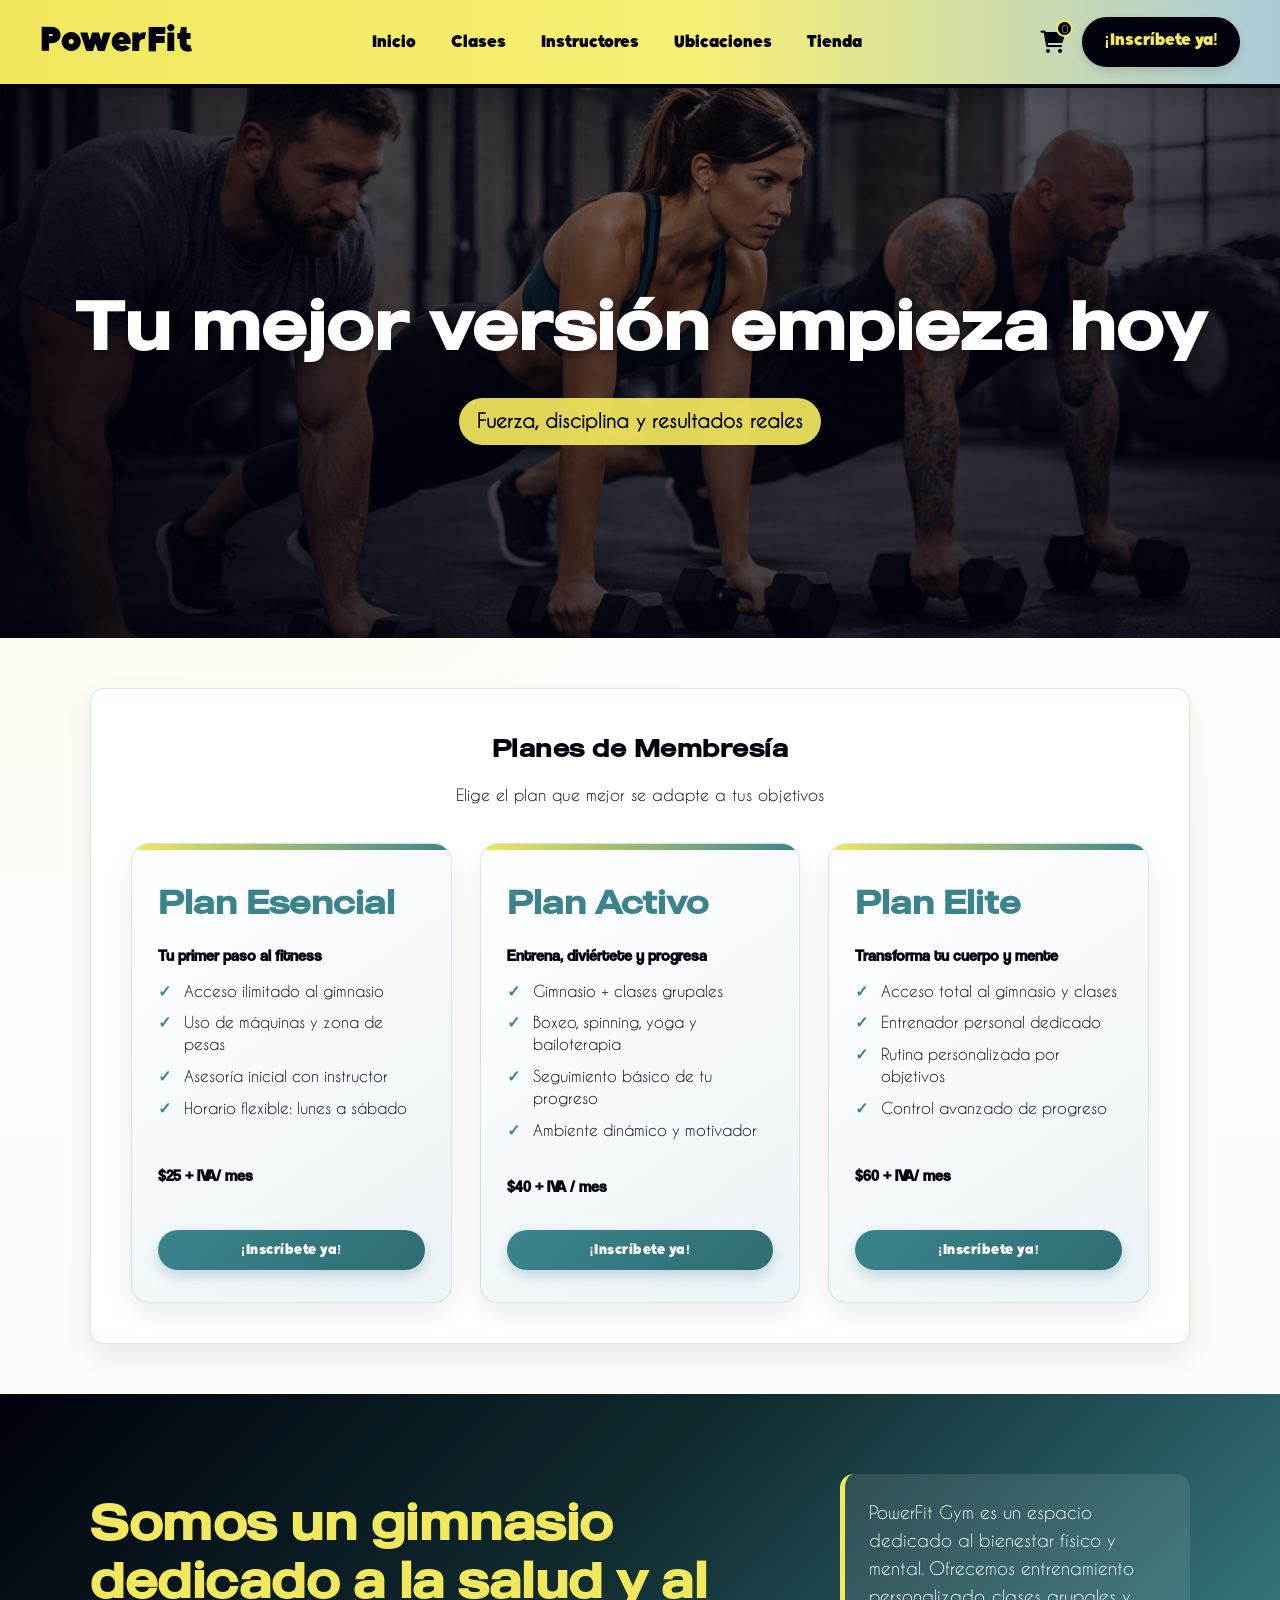
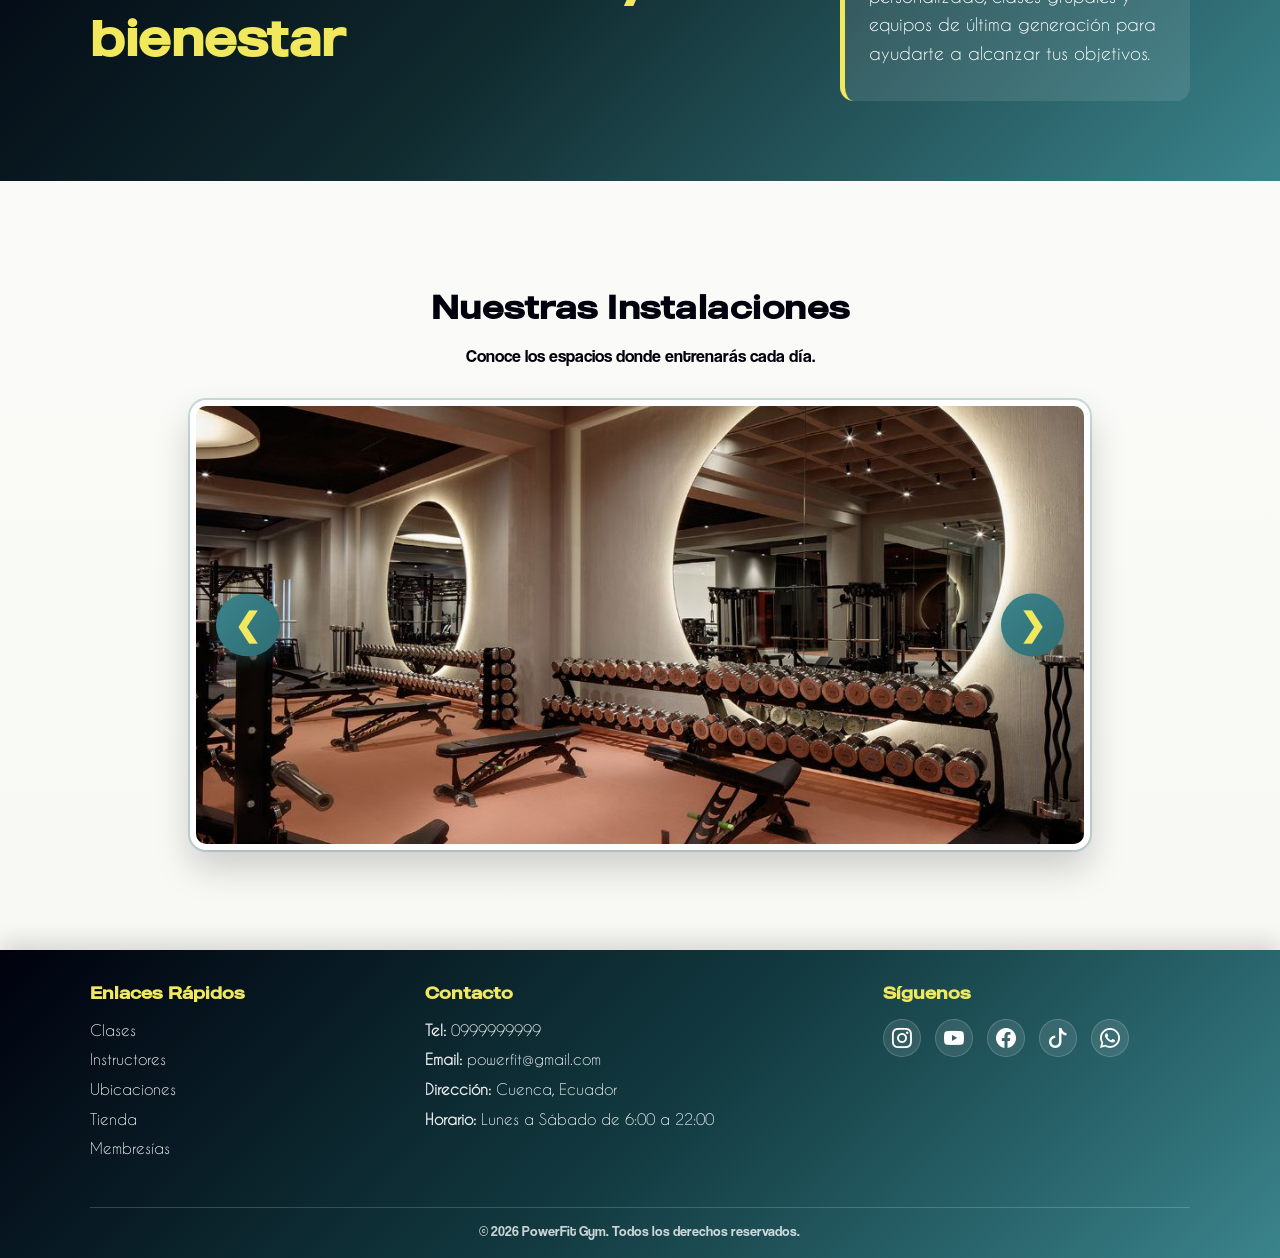
==== commit 9dbfba56: "más cambios sobre estilos Cambios de botones, insertar planes en index, corregir clases" ====
--- a/index.html
+++ b/index.html
@@ -40,7 +40,7 @@
         </div>
 
         <a href="inscripcion.html" class="btn-gym">
-            !Inscríbete ya!
+            ¡Inscríbete ya!
         </a>
     </div>
 
@@ -77,6 +77,73 @@
     </div>
 </section>
 
+
+
+
+<section class="planes planes-inicio">
+
+    <h2>Planes de Membresía</h2>
+    <p>Elige el plan que mejor se adapte a tus objetivos</p>
+
+    <div class="contenedor-planes">
+
+        <div class="plan">
+            <h3>Plan Esencial</h3>
+            <p class="plan-frase">Tu primer paso al fitness</p>
+
+            <ul class="lista-plan">
+                <li>Acceso ilimitado al gimnasio</li>
+                <li>Uso de máquinas y zona de pesas</li>
+                <li>Asesoría inicial con instructor</li>
+                <li>Horario flexible: lunes a sábado</li>
+            </ul>
+
+            <p class="precio-plan">$25 + IVA/ mes</p>
+
+            <a href="formulario.html">
+                <button>¡Inscríbete ya!</button>
+            </a>
+        </div>
+
+        <div class="plan destacado">
+            <h3>Plan Activo</h3>
+            <p class="plan-frase">Entrena, diviértete y progresa</p>
+
+            <ul class="lista-plan">
+                <li>Gimnasio + clases grupales</li>
+                <li>Boxeo, spinning, yoga y bailoterapia</li>
+                <li>Seguimiento básico de tu progreso</li>
+                <li>Ambiente dinámico y motivador</li>
+            </ul>
+
+            <p class="precio-plan">$40 + IVA / mes</p>
+
+            <a href="formulario.html">
+                <button>¡Inscríbete ya!</button>
+            </a>
+        </div>
+
+        <div class="plan premium">
+            <h3>Plan Elite</h3>
+            <p class="plan-frase">Transforma tu cuerpo y mente</p>
+
+            <ul class="lista-plan">
+                <li>Acceso total al gimnasio y clases</li>
+                <li>Entrenador personal dedicado</li>
+                <li>Rutina personalizada por objetivos</li>
+                <li>Control avanzado de progreso</li>
+            </ul>
+
+            <p class="precio-plan">$60 + IVA/ mes</p>
+
+            <a href="formulario.html">
+                <button>¡Inscríbete ya!</button>
+            </a>
+        </div>
+
+    </div>
+
+</section>
 
 <section class="sobre">
 
@@ -100,6 +167,7 @@
 
 </section>
 
+
 <section class="carrusel-instalaciones">
 
     <h2>Nuestras Instalaciones</h2>
@@ -123,7 +191,7 @@
 </section>
 
 
-
+<!--
 <section class="beneficios">
 
     <h2>¿Por qué entrenar con nosotros?</h2>
@@ -153,7 +221,7 @@
     </div>
 
 </section>
-
+-->
 <footer class="footer-powerfit">
 
     <div class="footer-col">
--- a/css/estilos.css
+++ b/css/estilos.css
@@ -1810,3 +1810,51 @@
         justify-content: center;
     }
 }
+/*PLANES INDEX*/
+.plan {
+    min-height: auto;
+}
+
+.plan-frase {
+    color: var(--azul-verde);
+    font-family: "Caviar";
+    font-weight: bold;
+    font-size: 1.05rem;
+    margin-bottom: 18px;
+}
+
+.lista-plan {
+    list-style: none;
+    padding: 0;
+    margin: 0 0 22px 0;
+    width: 100%;
+}
+
+.lista-plan li {
+    font-family: "Caviar";
+    color: var(--negro);
+    font-size: 0.98rem;
+    margin-bottom: 10px;
+    padding-left: 26px;
+    position: relative;
+    line-height: 1.4;
+}
+
+.lista-plan li::before {
+    content: "✓";
+    position: absolute;
+    left: 0;
+    top: 0;
+    color: var(--azul-verde);
+    font-weight: bold;
+}
+
+.precio-plan {
+    font-family: "Madani";
+    color: var(--negro);
+    font-size: 1.6rem;
+    font-weight: bold;
+    margin-top: auto;
+    margin-bottom: 16px;
+}
+
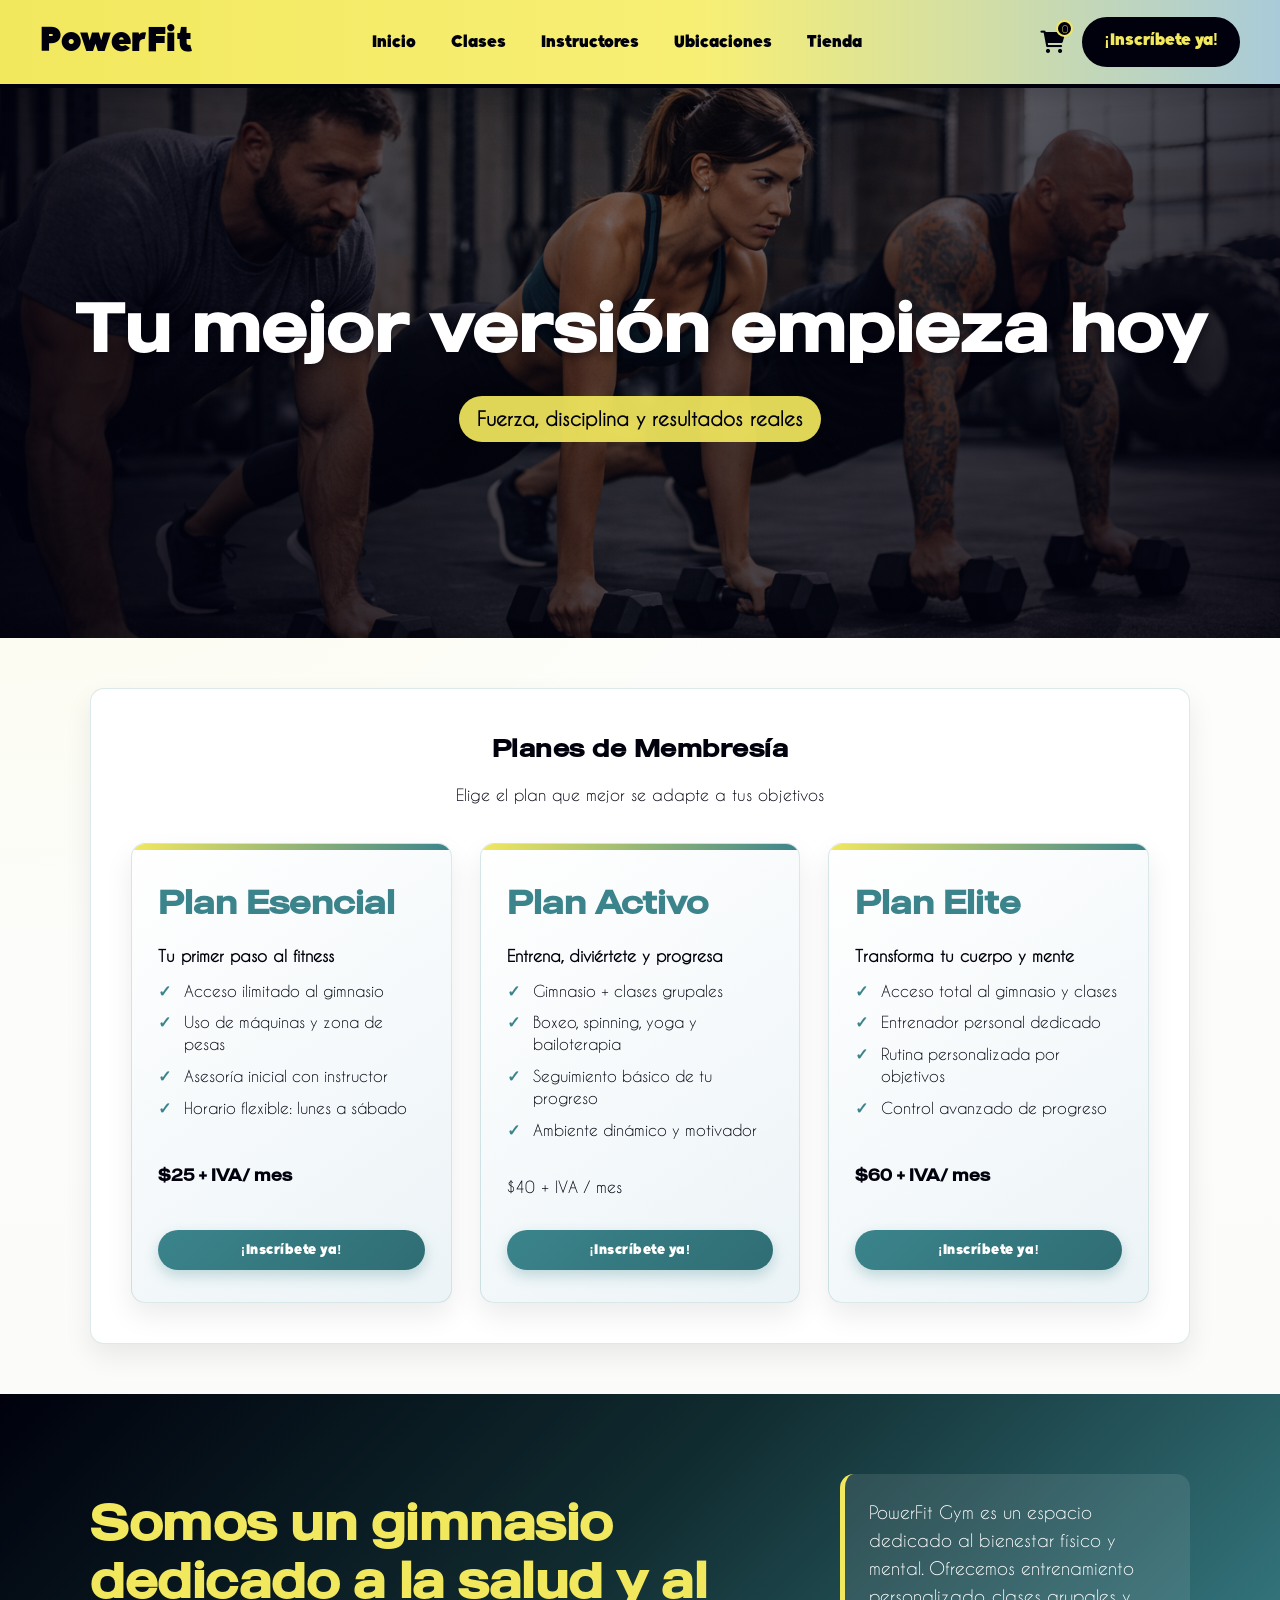
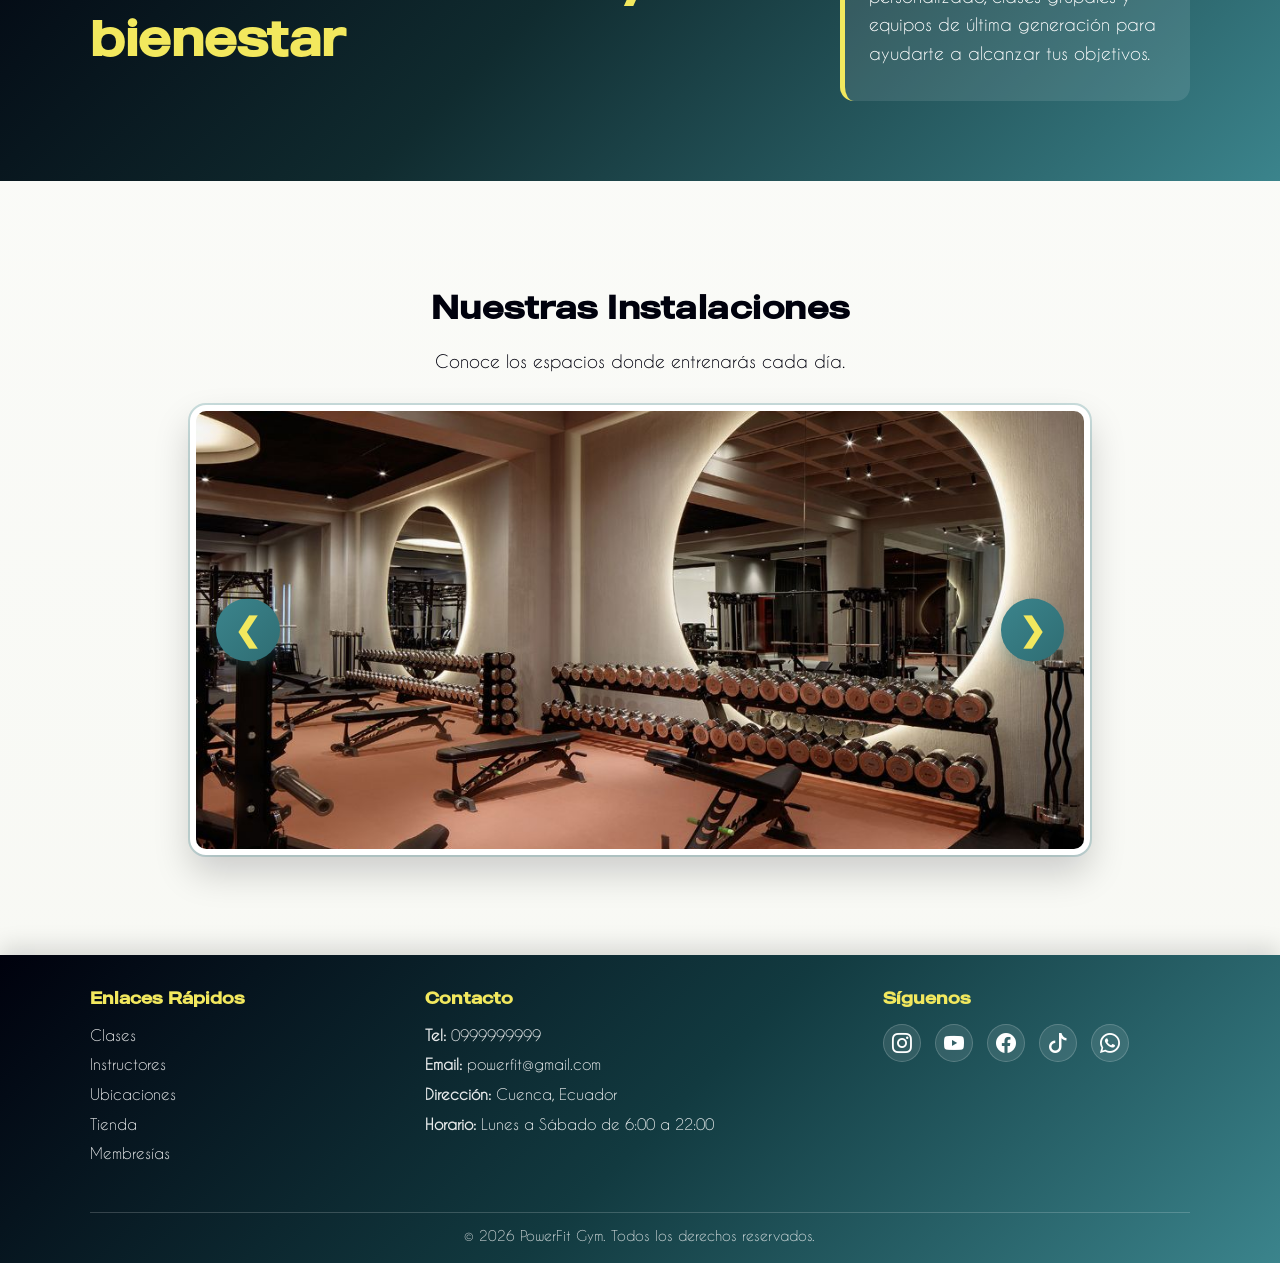
==== commit 5e184c98: "Pagina de acceso Se esta integrando la pagina de acceso para el Inicio de sesion o crear cuenta ya c" ====
--- a/index.html
+++ b/index.html
@@ -100,7 +100,7 @@
 
             <p class="precio-plan">$25 + IVA/ mes</p>
 
-            <a href="formulario.html">
+            <a href="php/acceso.php">
                 <button>¡Inscríbete ya!</button>
             </a>
         </div>
@@ -116,9 +116,9 @@
                 <li>Ambiente dinámico y motivador</li>
             </ul>
 
-            <p class="precio-plan">$40 + IVA / mes</p>
-
-            <a href="formulario.html">
+            <p class="/precio-plan">$40 + IVA / mes</p>
+
+            <a href="php/acceso.php">
                 <button>¡Inscríbete ya!</button>
             </a>
         </div>
@@ -136,7 +136,7 @@
 
             <p class="precio-plan">$60 + IVA/ mes</p>
 
-            <a href="formulario.html">
+            <a href="php/acceso.php">
                 <button>¡Inscríbete ya!</button>
             </a>
         </div>
--- a/css/estilos.css
+++ b/css/estilos.css
@@ -1,16 +1,7 @@
-/*@font-face {
-    font-family: "Stronger Thinker";
-    src: url("../Fuentes/StrongerThinker-Bold.otf");
-}*/
 @font-face {
     font-family: "Outer";
     src: url("../Fuentes/Outer Sans Regular.otf");
 }
-/*
-@font-face {
-    font-family: "LEMONMILK";
-    src: url("../Fuentes/LEMONMILK-Medium.otf");
-}*/
 
 @font-face {
     font-family: "Caviar";
@@ -18,14 +9,10 @@
 }
 
 @font-face {
-    font-family: "Coolvetica";
-    src: url("../Fuentes/Coolvetica Rg.otf");
-}
-
-@font-face {
     font-family: "Madani";
     src: url("../Fuentes/MadaniArabic.otf");
 }
+
 :root {
     --amarillo: #F2E85E;
     --negro: #00010D;
@@ -34,7 +21,9 @@
     --blanco: #FFFFFF;
     --gris: #D3D3D3;
     --gris-suave: #F4F4F4;
+    --fondo-suave: #F7F8F3;
     --sombra: rgba(0, 1, 13, 0.14);
+    --sombra-media: rgba(0, 1, 13, 0.2);
 }
 
 * {
@@ -48,10 +37,12 @@
 }
 
 body {
-    font-family: "Coolvetica", sans-serif;
-    background-color: var(--blanco);
+    font-family: "Caviar", sans-serif;
     color: var(--negro);
     line-height: 1.6;
+    background:
+        radial-gradient(circle at top left, rgba(242, 232, 94, 0.18), transparent 32%),
+        linear-gradient(to bottom, var(--blanco), var(--fondo-suave));
 }
 
 img {
@@ -74,6 +65,47 @@
     color: var(--negro);
 }
 
+h1,
+.logo h1 {
+    font-family: "Madani", sans-serif;
+}
+
+h2,
+.descripcion-clases h2,
+.reservar h2,
+.ubicacion h2,
+.datos-contacto h2,
+.confirmacion h2,
+.carrito h2,
+.registro h2,
+.planes h2,
+.instructores h2,
+.tienda h2,
+.beneficios h2,
+.carrusel-instalaciones h2 {
+    font-family: "Outer", sans-serif;
+    letter-spacing: 0.5px;
+}
+
+h3,
+.tarjeta h3,
+.clase h3,
+.plan h3,
+.producto h3,
+.instructor .instructor-info h3 {
+    font-family: "Outer", sans-serif;
+}
+
+p,
+li,
+label,
+input,
+select,
+.footer-col p,
+.footer-col a {
+    font-family: "Caviar", sans-serif;
+}
+
 p {
     margin-bottom: 10px;
 }
@@ -82,24 +114,29 @@
     text-decoration: none;
 }
 
+button,
+.btn-gym,
+.menu a {
+    font-family: "Madani", sans-serif;
+}
+
 button {
-    background-color: var(--azul-verde);
+    background: linear-gradient(135deg, var(--azul-verde), #2F6D73);
     color: var(--blanco);
     border: none;
     padding: 12px 25px;
     font-weight: bold;
-    border-radius: 8px;
+    border-radius: 999px;
     cursor: pointer;
     transition: transform 0.25s ease, background-color 0.25s ease, box-shadow 0.25s ease;
-    font-family: "Coolvetica";
     letter-spacing: 0.5px;
-    box-shadow: 0 4px 10px var(--sombra);
+    box-shadow: 0 6px 14px rgba(59, 132, 140, 0.28);
 }
 
 button:hover {
-    background-color: var(--negro);
+    background: var(--negro);
     color: var(--amarillo);
-    transform: translateY(-3px) scale(1.03);
+    transform: translateY(-3px);
 }
 
 /* NAVBAR */
@@ -107,8 +144,30 @@
     text-decoration: none;
 }
 
+/* PARTE DEL ACCESO AL USUARIO (INICIO DE SESIO O CREAR CUENTA)*/
+.btn-registro-alternativo {
+    display: block;
+    text-align: center;
+    width: 100%;
+    padding: 12px;
+    background: transparent;
+    color: var(--verde-neon);
+    border: 2px solid var(--verde-neon);
+    border-radius: 50px;
+    text-decoration: none;
+    font-weight: bold;
+    transition: 0.3s;
+}
+
+.btn-registro-alternativo:hover {
+    background: var(--verde-neon);
+    color: var(--negro-fondo);
+}
+
+/* ==================================== */
+
 .navbar {
-    background-color: var(--amarillo);
+    background: linear-gradient(90deg, var(--amarillo) 0%, #F7EF75 55%, var(--celeste) 100%);
     padding: 15px 40px;
     display: flex;
     align-items: center;
@@ -116,36 +175,32 @@
     position: sticky;
     top: 0;
     z-index: 1000;
-    box-shadow: 0 4px 14px rgba(0, 1, 13, 0.18);
-}
-
-/* Por si JavaScript sigue agregando esta clase, ya no se verá transparente */
+    border-bottom: 4px solid var(--negro);
+    box-shadow: 0 6px 18px rgba(0, 1, 13, 0.18);
+}
+
 .navbar.nav-transparente {
-    background-color: var(--amarillo);
+    background: linear-gradient(90deg, var(--amarillo) 0%, #F7EF75 55%, var(--celeste) 100%);
     backdrop-filter: none;
     -webkit-backdrop-filter: none;
-    box-shadow: 0 4px 14px rgba(0, 1, 13, 0.18);
-    padding: 15px 40px;
+    border-bottom: 4px solid var(--negro);
 }
 
 .logo h1 {
-    font-family: "Madani";
-    color: var(--negro);
-    font-size: 2rem;
+    color: var(--negro);
+    font-size: 2.1rem;
     margin: 0;
+    letter-spacing: 0.5px;
 }
 
 .menu ul {
     list-style: none;
     display: flex;
     gap: 35px;
-    margin: 0;
-    padding: 0;
 }
 
 .menu a {
     color: var(--negro);
-    font-family: "Caviar";
     font-size: 1rem;
     font-weight: bold;
     position: relative;
@@ -159,8 +214,8 @@
     left: 0;
     bottom: -2px;
     width: 0;
-    height: 2px;
-    background-color: var(--azul-verde);
+    height: 3px;
+    background-color: var(--negro);
     transition: width 0.3s ease;
 }
 
@@ -186,7 +241,6 @@
     position: relative;
     color: var(--negro);
     font-size: 22px;
-    text-decoration: none;
 }
 
 .botonCarrito:hover {
@@ -197,8 +251,8 @@
     position: absolute;
     top: -8px;
     right: -8px;
-    background-color: var(--azul-verde);
-    color: var(--blanco);
+    background-color: var(--negro);
+    color: var(--amarillo);
     font-size: 10px;
     width: 17px;
     height: 17px;
@@ -206,23 +260,23 @@
     display: flex;
     justify-content: center;
     align-items: center;
-    border: 1px solid var(--negro);
+    border: 2px solid var(--amarillo);
 }
 
 .btn-gym {
+    background-color: var(--negro);
+    color: var(--amarillo);
     border: 2px solid var(--negro);
     padding: 10px 20px;
-    border-radius: 25px;
-    color: var(--negro);
-    font-family: "Coolvetica";
+    border-radius: 999px;
     font-weight: bold;
     transition: 0.3s;
-    box-shadow: 0 4px 10px rgba(0, 1, 13, 0.12);
 }
 
 .btn-gym:hover {
-    background-color: var(--negro);
-    color: var(--amarillo);
+    background-color: var(--azul-verde);
+    color: var(--blanco);
+    border-color: var(--azul-verde);
     transform: translateY(-2px);
 }
 
@@ -235,10 +289,9 @@
     align-items: center;
     justify-content: center;
     text-align: center;
+    background-color: var(--negro);
     margin: 0;
     padding: 0;
-    border-radius: 0;
-    background-color: var(--negro);
 }
 
 .hero-slider {
@@ -263,7 +316,9 @@
 .hero-overlay {
     position: absolute;
     inset: 0;
-    background: rgba(0, 1, 13, 0.45);
+    background:
+        linear-gradient(90deg, rgba(0, 1, 13, 0.82), rgba(0, 1, 13, 0.32), rgba(0, 1, 13, 0.74)),
+        linear-gradient(to bottom, rgba(0, 1, 13, 0.2), rgba(0, 1, 13, 0.55));
 }
 
 .hero-contenido {
@@ -275,23 +330,25 @@
 }
 
 .hero-contenido h2 {
-    font-family: "Outer";
     color: var(--blanco);
-    font-size: 4rem;
-    margin-bottom: 20px;
+    font-size: 4.2rem;
+    letter-spacing: 1px;
     text-shadow: 0 4px 10px rgba(0, 1, 13, 0.45);
 }
 
 .hero-contenido p {
-    font-family: "Coolvetica";
-    font-size: 1.7rem;
-    color: var(--blanco);
-    text-shadow: 0 3px 8px rgba(0, 1, 13, 0.4);
+    background-color: rgba(242, 232, 94, 0.92);
+    color: var(--negro);
+    display: inline-block;
+    padding: 8px 18px;
+    border-radius: 999px;
+    font-size: 1.2rem;
+    font-weight: bold;
 }
 
 /* SOBRE */
 .sobre {
-    background-color: var(--azul-verde);
+    background: linear-gradient(135deg, var(--negro) 0%, #102B2F 45%, var(--azul-verde) 100%);
     color: var(--blanco);
     padding: 80px 40px;
 }
@@ -306,61 +363,18 @@
 }
 
 .sobre-titulo h2 {
-    font-family: "Outer";
     font-size: 3rem;
     line-height: 1.2;
+    color: var(--amarillo);
+}
+
+.sobre-texto {
     color: var(--blanco);
-}
-
-.sobre-texto {
-    font-family: "Coolvetica";
     font-size: 1.1rem;
-    color: var(--blanco);
-}
-
-/* BENEFICIOS */
-.beneficios {
-    max-width: 1100px;
-    margin: 60px auto;
-    padding: 20px;
-}
-
-.beneficios h2 {
-    font-family: "Madani";
-    color: var(--negro);
-    text-align: center;
-}
-
-.beneficios-container {
-    display: grid;
-    grid-template-columns: repeat(2, 1fr);
-    gap: 30px;
-    margin-top: 30px;
-}
-
-.tarjeta {
-    background: var(--blanco);
-    padding: 25px;
-    border-radius: 12px;
-    border: 1px solid rgba(59, 132, 140, 0.18);
-    box-shadow: 0 8px 18px var(--sombra);
-    transition: transform 0.25s ease, box-shadow 0.25s ease;
-}
-
-.tarjeta:hover {
-    transform: translateY(-8px);
-    box-shadow: 0 12px 24px rgba(0, 1, 13, 0.16);
-}
-
-.tarjeta h3 {
-    color: var(--azul-verde);
-    font-family: "Outer";
-    font-size: 1.5rem;
-}
-
-.tarjeta p {
-    font-family: "Coolvetica";
-    font-size: 1rem;
+    background-color: rgba(255, 255, 255, 0.1);
+    border-left: 5px solid var(--amarillo);
+    padding: 24px;
+    border-radius: 14px;
 }
 
 /* BLOQUES GENERALES */
@@ -379,8 +393,8 @@
     background-color: var(--blanco);
     border-radius: 14px;
     padding: 40px;
-    border: 1px solid rgba(59, 132, 140, 0.14);
-    box-shadow: 0 8px 22px var(--sombra);
+    border: 1px solid rgba(59, 132, 140, 0.18);
+    box-shadow: 0 12px 28px rgba(0, 1, 13, 0.08);
 }
 
 .descripcion-clases h2,
@@ -393,7 +407,6 @@
 .planes h2,
 .instructores h2,
 .tienda h2 {
-    font-family: "Madani";
     color: var(--negro);
     text-align: center;
 }
@@ -405,43 +418,84 @@
 .confirmacion p,
 .tienda p,
 .carrito p {
-    font-family: "Coolvetica";
     font-size: 1.1rem;
     text-align: center;
 }
 
-/* CLASES */
+/* BENEFICIOS */
+.beneficios {
+    max-width: 1100px;
+    margin: 60px auto;
+    padding: 20px;
+}
+
+.beneficios h2 {
+    text-align: center;
+}
+
+.beneficios-container,
 .lista-clases {
     max-width: 1100px;
-    margin: 0 auto 50px auto;
+    margin: 30px auto 50px auto;
     padding: 20px;
     display: grid;
     grid-template-columns: repeat(2, 1fr);
     gap: 30px;
 }
 
-.clase {
+.tarjeta,
+.clase,
+.producto,
+.plan {
+    position: relative;
+    overflow: hidden;
     background-color: var(--blanco);
     border-radius: 14px;
+    border: 1px solid rgba(59, 132, 140, 0.18);
+    box-shadow: 0 12px 28px rgba(0, 1, 13, 0.08);
+    transition: transform 0.25s ease, box-shadow 0.25s ease;
+}
+
+.tarjeta::before,
+.clase::before,
+.producto::before,
+.plan::before {
+    content: "";
+    display: block;
+    height: 6px;
+    width: 100%;
+    background: linear-gradient(90deg, var(--amarillo), var(--azul-verde));
+    position: absolute;
+    top: 0;
+    left: 0;
+}
+
+.tarjeta:hover,
+.clase:hover,
+.producto:hover,
+.plan:hover {
+    transform: translateY(-8px);
+    box-shadow: 0 18px 34px rgba(0, 1, 13, 0.16);
+}
+
+.tarjeta,
+.clase {
     padding: 25px;
-    border: 1px solid rgba(59, 132, 140, 0.14);
-    box-shadow: 0 8px 18px var(--sombra);
-    transition: transform 0.25s ease, box-shadow 0.25s ease;
-}
-
-.clase:hover {
-    transform: translateY(-8px);
-    box-shadow: 0 12px 24px rgba(0, 1, 13, 0.16);
+}
+
+.tarjeta h3,
+.clase h3,
+.producto h3,
+.plan h3 {
+    color: var(--azul-verde);
+}
+
+.tarjeta h3 {
+    font-size: 1.5rem;
 }
 
 .clase h3 {
-    font-family: "Outer";
-    color: var(--azul-verde);
     font-size: 1.6rem;
-}
-
-.clase p {
-    font-family: "Coolvetica";
 }
 
 .clase img {
@@ -460,10 +514,7 @@
     display: none;
     position: fixed;
     z-index: 1500;
-    left: 0;
-    top: 0;
-    width: 100%;
-    height: 100vh;
+    inset: 0;
     background-color: rgba(0, 1, 13, 0.7);
 }
 
@@ -498,7 +549,6 @@
     width: 100%;
     border-collapse: collapse;
     margin-top: 25px;
-    font-family: "Coolvetica";
     overflow: hidden;
     border-radius: 12px;
 }
@@ -513,7 +563,7 @@
 .carrito th {
     background-color: var(--azul-verde);
     color: var(--blanco);
-    font-family: "Madani";
+    font-family: "Outer", sans-serif;
     font-size: 0.9rem;
 }
 
@@ -528,8 +578,7 @@
 
 .total-compra h3 {
     color: var(--negro);
-    font-family: "Madani";
-    margin-bottom: 15px;
+    font-family: "Outer", sans-serif;
 }
 
 .cantidad-carrito {
@@ -561,9 +610,6 @@
     background-color: var(--negro);
     color: var(--blanco);
     padding: 9px 14px;
-    border: none;
-    cursor: pointer;
-    transition: transform 0.2s, background-color 0.25s;
 }
 
 .btn-eliminar:hover {
@@ -573,47 +619,80 @@
 }
 
 /* FORMULARIO */
-.registro form {
-    display: flex;
-    flex-direction: column;
-    gap: 12px;
+.registro {
+    max-width: 1000px;
+}
+
+.registro h2 {
+    margin-bottom: 20px;
+}
+
+.registro h3,
+#formRegistro h3 {
+    color: var(--azul-verde);
+    font-family: "Outer", sans-serif;
+}
+
+#formRegistro {
+    display: grid;
+    grid-template-columns: 160px 1fr 160px 1fr;
+    gap: 18px;
+    align-items: center;
+    margin-top: 30px;
+}
+
+#formRegistro h3 {
+    grid-column: 1 / -1;
+    font-size: 1.3rem;
     margin-top: 25px;
-}
-
-.registro h3 {
-    margin-top: 20px;
-    color: var(--azul-verde);
-    font-family: "Madani";
-    font-size: 1.1rem;
-}
-
-.registro label {
-    font-family: "Coolvetica";
-    font-weight: bold;
-    color: var(--negro);
-}
-
+    margin-bottom: 5px;
+    padding-bottom: 8px;
+    border-bottom: 2px solid rgba(59, 132, 140, 0.25);
+}
+
+#formRegistro h3:first-child {
+    margin-top: 0;
+}
+
+#formRegistro label {
+    font-family: "Madani", sans-serif;
+    color: var(--negro);
+    font-weight: bold;
+    font-size: 0.95rem;
+}
+
+#formRegistro input,
+#formRegistro select,
 .registro input,
 .registro select {
-    padding: 12px;
-    border: 1px solid var(--gris);
-    border-radius: 8px;
-    font-family: "Coolvetica";
+    width: 100%;
+    padding: 12px 14px;
+    border: 1px solid rgba(59, 132, 140, 0.28);
+    border-radius: 10px;
+    font-family: "Caviar", sans-serif;
     font-size: 1rem;
-    background-color: var(--blanco);
-    transition: border-color 0.25s ease, box-shadow 0.25s ease, transform 0.2s ease;
-}
-
-.registro input:hover,
-.registro select:hover {
-    border-color: var(--azul-verde);
-}
-
+    background-color: #FBFBFB;
+    transition: border-color 0.25s ease, box-shadow 0.25s ease;
+}
+
+#formRegistro input:focus,
+#formRegistro select:focus,
 .registro input:focus,
 .registro select:focus {
     outline: none;
     border-color: var(--azul-verde);
-    box-shadow: 0 0 0 3px rgba(59, 132, 140, 0.18);
+    box-shadow: 0 0 0 4px rgba(169, 203, 217, 0.45);
+}
+
+#formRegistro br {
+    display: none;
+}
+
+#formRegistro button[type="submit"] {
+    grid-column: 1 / -1;
+    justify-self: center;
+    min-width: 260px;
+    margin-top: 20px;
 }
 
 #reservaSeleccionada {
@@ -622,7 +701,6 @@
     border-left: 5px solid var(--azul-verde);
     padding: 14px 18px;
     border-radius: 8px;
-    font-family: "Coolvetica";
     font-weight: bold;
     text-align: center;
     margin: 20px 0 25px 0;
@@ -633,12 +711,12 @@
     text-align: left;
 }
 
-.planes h2 {
-    text-align: center;
-}
-
+.planes h2,
 .planes > p {
     text-align: center;
+}
+
+.planes > p {
     max-width: 650px;
     margin: 0 auto 35px auto;
 }
@@ -652,44 +730,20 @@
 
 .plan {
     background: linear-gradient(145deg, var(--blanco), rgba(169, 203, 217, 0.22));
-    border: 1px solid rgba(59, 132, 140, 0.25);
-    border-radius: 18px;
     padding: 32px 26px;
-    min-height: 360px;
+    min-height: auto;
     display: flex;
     flex-direction: column;
     align-items: flex-start;
     text-align: left;
-    position: relative;
-    overflow: hidden;
-    box-shadow: 0 10px 22px var(--sombra);
-    transition: transform 0.25s ease, box-shadow 0.25s ease;
-}
-
-.plan::before {
-    content: "";
-    position: absolute;
-    top: 0;
-    left: 0;
-    width: 100%;
-    height: 7px;
-    background: linear-gradient(to right, var(--amarillo), var(--azul-verde));
-}
-
-.plan:hover {
-    transform: translateY(-10px);
-    box-shadow: 0 16px 30px rgba(0, 1, 13, 0.16);
 }
 
 .plan h3 {
-    font-family: "Outer";
-    color: var(--azul-verde);
     font-size: 2rem;
     margin-bottom: 16px;
 }
 
 .plan p {
-    font-family: "Coolvetica";
     color: var(--negro);
     font-size: 1rem;
     line-height: 1.6;
@@ -697,23 +751,79 @@
     margin-bottom: 12px;
 }
 
-.plan p strong {
-    display: block;
-    color: var(--negro);
-    font-family: "Madani";
-    font-size: 1.5rem;
-    margin-top: 18px;
-    margin-bottom: 8px;
+.plan a,
+.plan button {
+    width: 100%;
 }
 
 .plan a {
     margin-top: auto;
-    width: 100%;
 }
 
 .plan button {
-    width: 100%;
     margin-top: 18px;
+}
+
+.plan-frase {
+    color: var(--azul-verde);
+    font-weight: bold;
+    font-size: 1.05rem;
+    margin-bottom: 18px;
+}
+
+.lista-plan {
+    list-style: none;
+    padding: 0;
+    margin: 0 0 22px 0;
+    width: 100%;
+}
+
+.lista-plan li {
+    color: var(--negro);
+    font-size: 0.98rem;
+    margin-bottom: 10px;
+    padding-left: 26px;
+    position: relative;
+    line-height: 1.4;
+}
+
+.lista-plan li::before {
+    content: "✓";
+    position: absolute;
+    left: 0;
+    color: var(--azul-verde);
+    font-weight: bold;
+}
+
+.precio-plan {
+    font-family: "Outer", sans-serif;
+    color: var(--negro);
+    font-size: 1.6rem;
+    font-weight: bold;
+    margin-top: auto;
+    margin-bottom: 16px;
+}
+
+.planes-ver-mas {
+    text-align: center;
+    margin-top: 30px;
+}
+
+.planes-ver-mas a {
+    display: inline-block;
+    color: var(--negro);
+    background-color: var(--amarillo);
+    padding: 12px 24px;
+    border-radius: 999px;
+    font-family: "Madani", sans-serif;
+    font-weight: bold;
+    transition: transform 0.25s ease, background-color 0.25s ease;
+}
+
+.planes-ver-mas a:hover {
+    background-color: var(--negro);
+    color: var(--amarillo);
+    transform: translateY(-3px);
 }
 
 /* INSTRUCTORES */
@@ -721,13 +831,6 @@
     background-color: transparent;
     box-shadow: none;
     border: none;
-}
-
-.instructores h2 {
-    font-family: "Madani";
-    color: var(--negro);
-    text-align: center;
-    margin-bottom: 30px;
 }
 
 .contenedor-instructores {
@@ -766,10 +869,10 @@
     padding: 24px 22px;
     background: linear-gradient(
         to top,
-        rgba(0, 1, 13, 0.92) 0%,
-        rgba(0, 1, 13, 0.75) 48%,
+        rgba(0, 1, 13, 0.96) 0%,
+        rgba(0, 1, 13, 0.78) 48%,
         rgba(0, 1, 13, 0.34) 82%,
-        rgba(0, 1, 13, 0.05) 100%
+        rgba(0, 1, 13, 0.04) 100%
     );
 }
 
@@ -777,26 +880,28 @@
     margin: 0 0 10px 0;
     text-align: left;
     color: var(--amarillo);
-    font-family: "Outer";
     font-size: 1.8rem;
 }
 
+.instructor-info .especialidad,
+.instructor-info strong {
+    color: var(--celeste);
+}
+
 .instructor-info .especialidad {
-    color: var(--celeste);
-    font-family: "Coolvetica";
     font-size: 1.05rem;
     font-weight: bold;
     margin: 0 0 12px 0;
     text-align: left;
-}
-
-.instructor .instructor-info p {
-    margin: 0 0 10px 0;
-    text-align: left;
+    letter-spacing: 1px;
+}
+
+.instructor .instructor-info p,
+.instructor-info li {
     color: var(--blanco);
-    font-family: "Coolvetica";
     font-size: 1rem;
     line-height: 1.5;
+    text-align: left;
 }
 
 .instructor-info ul {
@@ -805,31 +910,19 @@
 }
 
 .instructor-info li {
-    color: var(--blanco);
-    font-family: "Coolvetica";
     margin-bottom: 8px;
-    line-height: 1.4;
-}
-
-.instructor-info strong {
-    color: var(--celeste);
 }
 
 .btn-reservar-instructor {
     margin-top: 14px;
     width: 100%;
-    background-color: var(--amarillo);
-    color: var(--negro);
-    border: none;
-    padding: 12px 18px;
-    border-radius: 30px;
-    font-family: "Coolvetica";
-    font-weight: bold;
-    cursor: pointer;
+    background: var(--amarillo);
+    color: var(--negro);
+    box-shadow: none;
 }
 
 .btn-reservar-instructor:hover {
-    background-color: var(--celeste);
+    background: var(--celeste);
     color: var(--negro);
 }
 
@@ -843,17 +936,8 @@
 
 .producto {
     background: linear-gradient(to bottom, var(--blanco), rgba(169, 203, 217, 0.22));
-    border-radius: 14px;
     padding: 20px;
     text-align: center;
-    border: 1px solid rgba(59, 132, 140, 0.18);
-    box-shadow: 0 8px 18px var(--sombra);
-    transition: transform 0.25s ease, box-shadow 0.25s ease;
-}
-
-.producto:hover {
-    transform: translateY(-8px);
-    box-shadow: 0 14px 26px rgba(0, 1, 13, 0.16);
 }
 
 .producto img {
@@ -868,15 +952,11 @@
 }
 
 .producto h3 {
-    font-family: "Outer";
-    color: var(--azul-verde);
     font-size: 1.4rem;
     margin-top: 10px;
-    margin-bottom: 10px;
 }
 
 .producto p {
-    font-family: "Coolvetica";
     font-size: 1.1rem;
     font-weight: bold;
     color: var(--negro);
@@ -892,8 +972,7 @@
     display: none;
     position: fixed;
     z-index: 2000;
-    left: 0;
-    top: 0;
+    inset: 0;
     width: 100%;
     height: 100vh;
     background-color: rgba(0, 1, 13, 0.72);
@@ -939,13 +1018,11 @@
 }
 
 .modal-info h2 {
-    font-family: "Madani";
-    color: var(--negro);
-    margin-bottom: 15px;
+    font-family: "Outer", sans-serif;
+    color: var(--negro);
 }
 
 .modal-info p {
-    font-family: "Coolvetica";
     color: var(--negro);
     font-size: 1.05rem;
     line-height: 1.6;
@@ -953,7 +1030,7 @@
 }
 
 .modal-info h3 {
-    font-family: "Madani";
+    font-family: "Outer", sans-serif;
     color: var(--azul-verde);
     font-size: 1.5rem;
     margin: 18px 0;
@@ -975,7 +1052,7 @@
 }
 
 .selector-cantidad span {
-    font-family: "Madani";
+    font-family: "Madani", sans-serif;
     color: var(--negro);
     font-size: 1.3rem;
 }
@@ -988,12 +1065,6 @@
     text-align: center;
 }
 
-.mapa h2 {
-    font-family: "Madani";
-    color: var(--negro);
-    margin-bottom: 20px;
-}
-
 .mapa iframe {
     width: 100%;
     max-width: 1000px;
@@ -1021,23 +1092,20 @@
     margin: 0 auto 25px auto;
 }
 
-/* CARRUSEL INSTALACIONES */
+/* CARRUSEL */
 .carrusel-instalaciones {
     max-width: 1100px;
     margin: 60px auto;
     padding: 40px 20px;
     text-align: center;
+    background-color: transparent;
 }
 
 .carrusel-instalaciones h2 {
-    font-family: "Madani";
-    color: var(--negro);
     font-size: 2rem;
-    margin-bottom: 10px;
 }
 
 .carrusel-instalaciones p {
-    font-family: "Coolvetica";
     font-size: 1.1rem;
     margin-bottom: 30px;
 }
@@ -1049,8 +1117,10 @@
     margin: auto;
     overflow: hidden;
     border-radius: 16px;
+    border: 6px solid var(--blanco);
+    outline: 2px solid rgba(59, 132, 140, 0.25);
     background-color: var(--blanco);
-    box-shadow: 0 8px 20px var(--sombra);
+    box-shadow: 0 18px 36px rgba(0, 1, 13, 0.18);
 }
 
 .carrusel img {
@@ -1063,12 +1133,10 @@
     position: absolute;
     top: 50%;
     transform: translateY(-50%);
-    background-color: var(--azul-verde);
-    color: var(--blanco);
-    border: none;
+    background-color: var(--negro);
+    color: var(--amarillo);
     font-size: 2rem;
     padding: 12px 18px;
-    cursor: pointer;
     border-radius: 50%;
     z-index: 10;
 }
@@ -1097,46 +1165,42 @@
 }
 
 .reserva-general h2 {
-    font-family: "Madani";
     color: var(--amarillo);
-    margin-bottom: 15px;
 }
 
 .reserva-general p {
-    font-family: "Coolvetica";
     font-size: 1.1rem;
+    color: var(--blanco);
     margin-bottom: 20px;
-    color: var(--blanco);
 }
 
 /* FOOTER */
 .footer-powerfit {
-    background-color: var(--azul-verde);
+    background: linear-gradient(135deg, var(--negro) 0%, #123A40 52%, var(--azul-verde) 100%);
     color: var(--blanco);
-    margin-top: 50px;
-    padding: 45px 30px 20px;
+    margin-top: 45px;
+    padding: 30px max(24px, calc((100% - 1100px) / 2)) 16px;
     display: grid;
-    grid-template-columns: repeat(4, 1fr);
-    gap: 30px;
-    box-shadow: 0 -6px 18px var(--sombra);
+    grid-template-columns: 1fr 1.4fr 1fr;
+    gap: 28px;
+    align-items: start;
+    box-shadow: 0 -8px 22px rgba(0, 1, 13, 0.14);
 }
 
 .footer-col h3 {
     color: var(--amarillo);
-    font-family: "Madani";
-    font-size: 1rem;
-    margin-bottom: 15px;
+    font-family: "Outer", sans-serif;
+    font-size: 1.05rem;
+    margin-bottom: 12px;
 }
 
 .footer-col p,
 .footer-col a {
-    font-family: "Coolvetica";
-    color: var(--blanco);
-    font-size: 1rem;
-    line-height: 1.7;
+    color: rgba(255, 255, 255, 0.9);
+    font-size: 0.95rem;
+    line-height: 1.55;
     display: block;
-    margin-bottom: 8px;
-    text-decoration: none;
+    margin-bottom: 6px;
     transition: color 0.25s ease, transform 0.2s ease;
 }
 
@@ -1145,41 +1209,45 @@
     transform: translateX(4px);
 }
 
-.footer-bottom {
-    grid-column: 1 / -1;
-    border-top: 1px solid rgba(255, 255, 255, 0.28);
-    margin-top: 10px;
-    padding-top: 18px;
-    text-align: center;
-}
-
-.footer-bottom p {
-    margin: 0;
-    font-family: "Coolvetica";
-    color: var(--blanco);
-    font-size: 0.95rem;
-}
-
 .redes-iconos {
     display: flex;
-    gap: 18px;
+    gap: 14px;
     align-items: center;
     flex-wrap: wrap;
-    margin-top: 10px;
+    margin-top: 12px;
 }
 
 .redes-iconos a {
+    width: 38px;
+    height: 38px;
+    background-color: rgba(255, 255, 255, 0.1);
     color: var(--blanco);
-    font-size: 1.8rem;
-    transition: transform 0.25s ease, color 0.25s ease;
+    border: 1px solid rgba(255, 255, 255, 0.18);
+    border-radius: 50%;
+    font-size: 1.25rem;
     display: inline-flex;
     align-items: center;
     justify-content: center;
 }
 
 .redes-iconos a:hover {
-    color: var(--amarillo);
-    transform: scale(1.15);
+    background-color: var(--amarillo);
+    color: var(--negro);
+    transform: translateY(-3px);
+}
+
+.footer-bottom {
+    grid-column: 1 / -1;
+    border-top: 1px solid rgba(255, 255, 255, 0.18);
+    margin-top: 12px;
+    padding-top: 12px;
+    text-align: center;
+}
+
+.footer-bottom p {
+    margin: 0;
+    font-size: 0.88rem;
+    color: rgba(255, 255, 255, 0.78);
 }
 
 /* RESPONSIVE */
@@ -1199,10 +1267,6 @@
         padding: 20px;
     }
 
-    .navbar.nav-transparente {
-        padding: 20px;
-    }
-
     .menu ul {
         flex-wrap: wrap;
         justify-content: center;
@@ -1218,7 +1282,16 @@
     }
 
     .footer-powerfit {
-        grid-template-columns: repeat(2, 1fr);
+        grid-template-columns: 1fr 1fr;
+        padding: 30px 24px 16px;
+    }
+
+    .footer-col:last-of-type {
+        grid-column: 1 / -1;
+    }
+
+    .redes-iconos {
+        justify-content: center;
     }
 }
 
@@ -1244,11 +1317,11 @@
     }
 
     .hero-contenido h2 {
-        font-size: 2.2rem;
+        font-size: 2.4rem;
     }
 
     .hero-contenido p {
-        font-size: 1.1rem;
+        font-size: 1rem;
     }
 
     .sobre-titulo h2 {
@@ -1280,6 +1353,25 @@
         gap: 25px;
     }
 
+    #formRegistro {
+        grid-template-columns: 1fr;
+        gap: 10px;
+    }
+
+    #formRegistro h3,
+    #formRegistro button[type="submit"] {
+        grid-column: 1;
+    }
+
+    #formRegistro label {
+        margin-top: 8px;
+    }
+
+    #formRegistro button[type="submit"] {
+        width: 100%;
+        min-width: auto;
+    }
+
     .producto img {
         height: 220px;
     }
@@ -1335,7 +1427,7 @@
     .instructor .instructor-info p,
     .instructor-info li,
     .instructor-info .especialidad {
-        font-size: 0.95rem;
+        font-size: 1rem;
     }
 
     .contenido-modal {
@@ -1355,442 +1447,6 @@
     .btn-carrusel {
         font-size: 1.4rem;
         padding: 8px 12px;
-    }
-
-    .footer-powerfit {
-        grid-template-columns: 1fr;
-        text-align: center;
-    }
-
-    .footer-col a,
-    .footer-col p,
-    .footer-col h3 {
-        text-align: center;
-    }
-
-    .redes-iconos {
-        justify-content: center;
-    }
-
-    .btn-gym {
-        text-align: center;
-    }
-}
-/*Para sobreescribir*/
-/* ===== AJUSTE VISUAL FINAL DE PALETA Y FUENTES ===== */
-
-:root {
-    --amarillo: #F2E85E;
-    --negro: #00010D;
-    --azul-verde: #3B848C;
-    --celeste: #A9CBD9;
-    --blanco: #FFFFFF;
-    --gris: #D3D3D3;
-    --fondo-suave: #F7F8F3;
-    --fondo-celeste: #EAF3F6;
-    --sombra-suave: rgba(0, 1, 13, 0.12);
-    --sombra-media: rgba(0, 1, 13, 0.2);
-}
-
-/* FUENTES MÁS COHERENTES */
-body {
-    font-family: "Caviar", sans-serif;
-    background:
-        radial-gradient(circle at top left, rgba(242, 232, 94, 0.18), transparent 32%),
-        linear-gradient(to bottom, #FFFFFF, #F7F8F3);
-    color: var(--negro);
-}
-
-p,
-li,
-label,
-input,
-select,
-.footer-col p,
-.footer-col a {
-    font-family: "Caviar", sans-serif;
-}
-
-h1,
-.logo h1 {
-    font-family: "Madani", sans-serif;
-    letter-spacing: 0.5px;
-}
-
-h2,
-.descripcion-clases h2,
-.reservar h2,
-.ubicacion h2,
-.datos-contacto h2,
-.confirmacion h2,
-.carrito h2,
-.registro h2,
-.planes h2,
-.instructores h2,
-.tienda h2,
-.beneficios h2,
-.carrusel-instalaciones h2 {
-    font-family: "Outer", sans-serif;
-    letter-spacing: 0.5px;
-}
-
-h3,
-.tarjeta h3,
-.clase h3,
-.plan h3,
-.producto h3,
-.instructor .instructor-info h3 {
-    font-family: "Outer", sans-serif;
-}
-
-button,
-.btn-gym,
-.menu a {
-    font-family: "Madani", sans-serif;
-}
-
-/* NAVBAR MÁS FUERTE Y MENOS PLANO */
-.navbar {
-    background: linear-gradient(90deg, #F2E85E 0%, #F7EF75 55%, #A9CBD9 100%);
-    border-bottom: 4px solid var(--negro);
-    box-shadow: 0 6px 18px rgba(0, 1, 13, 0.18);
-}
-
-.navbar.nav-transparente {
-    background: linear-gradient(90deg, #F2E85E 0%, #F7EF75 55%, #A9CBD9 100%);
-    backdrop-filter: none;
-    -webkit-backdrop-filter: none;
-    border-bottom: 4px solid var(--negro);
-}
-
-.logo h1 {
-    color: var(--negro);
-    font-size: 2.1rem;
-}
-
-.menu a {
-    color: var(--negro);
-    font-weight: bold;
-}
-
-.menu a::after {
-    background-color: var(--negro);
-    height: 3px;
-}
-
-.menu a:hover {
-    color: var(--azul-verde);
-}
-
-.botonCarrito {
-    color: var(--negro);
-}
-
-.botonCarrito:hover {
-    color: var(--azul-verde);
-}
-
-#contador-carrito {
-    background-color: var(--negro);
-    color: var(--amarillo);
-    border: 2px solid var(--amarillo);
-}
-
-/* BOTONES MÁS BONITOS */
-button {
-    background: linear-gradient(135deg, var(--azul-verde), #2F6D73);
-    color: var(--blanco);
-    border-radius: 999px;
-    box-shadow: 0 6px 14px rgba(59, 132, 140, 0.28);
-}
-
-button:hover {
-    background: var(--negro);
-    color: var(--amarillo);
-    transform: translateY(-3px);
-}
-
-.btn-gym {
-    background-color: var(--negro);
-    color: var(--amarillo);
-    border: 2px solid var(--negro);
-    border-radius: 999px;
-}
-
-.btn-gym:hover {
-    background-color: var(--azul-verde);
-    color: var(--blanco);
-    border-color: var(--azul-verde);
-}
-
-/* HERO MÁS ELEGANTE */
-.hero {
-    background-color: var(--negro);
-}
-
-.hero-overlay {
-    background:
-        linear-gradient(90deg, rgba(0, 1, 13, 0.82), rgba(0, 1, 13, 0.32), rgba(0, 1, 13, 0.74)),
-        linear-gradient(to bottom, rgba(0, 1, 13, 0.2), rgba(0, 1, 13, 0.55));
-}
-
-.hero-contenido h2 {
-    font-family: "Outer", sans-serif;
-    color: var(--blanco);
-    font-size: 4.2rem;
-    letter-spacing: 1px;
-}
-
-.hero-contenido p {
-    font-family: "Caviar", sans-serif;
-    background-color: rgba(242, 232, 94, 0.92);
-    color: var(--negro);
-    display: inline-block;
-    padding: 8px 18px;
-    border-radius: 999px;
-    font-size: 1.2rem;
-    font-weight: bold;
-    text-shadow: none;
-}
-
-/* SECCIÓN SOBRE CON MÁS DISEÑO */
-.sobre {
-    background:
-        linear-gradient(135deg, var(--negro) 0%, #102B2F 45%, var(--azul-verde) 100%);
-    color: var(--blanco);
-}
-
-.sobre-titulo h2 {
-    color: var(--amarillo);
-}
-
-.sobre-texto {
-    background-color: rgba(255, 255, 255, 0.1);
-    border-left: 5px solid var(--amarillo);
-    padding: 24px;
-    border-radius: 14px;
-}
-
-/* TARJETAS MÁS VIVAS */
-.tarjeta,
-.clase,
-.plan,
-.producto,
-.descripcion-clases,
-.reservar,
-.ubicacion,
-.datos-contacto,
-.confirmacion,
-.carrito,
-.registro,
-.planes,
-.tienda {
-    background-color: var(--blanco);
-    border: 1px solid rgba(59, 132, 140, 0.18);
-    box-shadow: 0 12px 28px rgba(0, 1, 13, 0.08);
-}
-
-.tarjeta {
-    position: relative;
-    overflow: hidden;
-}
-
-.tarjeta::before,
-.clase::before,
-.producto::before,
-.plan::before {
-    content: "";
-    display: block;
-    height: 6px;
-    width: 100%;
-    background: linear-gradient(90deg, var(--amarillo), var(--azul-verde));
-    position: absolute;
-    top: 0;
-    left: 0;
-}
-
-.tarjeta,
-.clase,
-.producto,
-.plan {
-    position: relative;
-}
-
-.tarjeta h3,
-.clase h3,
-.producto h3,
-.plan h3 {
-    color: var(--azul-verde);
-}
-
-.tarjeta:hover,
-.clase:hover,
-.producto:hover,
-.plan:hover {
-    transform: translateY(-8px);
-    box-shadow: 0 18px 34px rgba(0, 1, 13, 0.16);
-}
-
-/* CARRUSEL MÁS INTEGRADO */
-.carrusel-instalaciones {
-    background-color: transparent;
-}
-
-.carrusel {
-    border: 6px solid var(--blanco);
-    outline: 2px solid rgba(59, 132, 140, 0.25);
-    box-shadow: 0 18px 36px rgba(0, 1, 13, 0.18);
-}
-
-.btn-carrusel {
-    background-color: var(--negro);
-    color: var(--amarillo);
-}
-
-.btn-carrusel:hover {
-    background-color: var(--amarillo);
-    color: var(--negro);
-}
-
-/* INSTRUCTORES */
-.instructor-info {
-    background: linear-gradient(
-        to top,
-        rgba(0, 1, 13, 0.96) 0%,
-        rgba(0, 1, 13, 0.78) 48%,
-        rgba(0, 1, 13, 0.34) 82%,
-        rgba(0, 1, 13, 0.04) 100%
-    );
-}
-
-.instructor .instructor-info h3 {
-    color: var(--amarillo);
-}
-
-.instructor-info .especialidad,
-.instructor-info strong {
-    color: var(--celeste);
-}
-
-.btn-reservar-instructor {
-    background: var(--amarillo);
-    color: var(--negro);
-    box-shadow: none;
-}
-
-.btn-reservar-instructor:hover {
-    background: var(--celeste);
-    color: var(--negro);
-}
-
-/* FORMULARIO */
-.registro h3 {
-    color: var(--azul-verde);
-}
-
-.registro input,
-.registro select {
-    background-color: #FBFBFB;
-    border: 1px solid rgba(59, 132, 140, 0.28);
-}
-
-.registro input:focus,
-.registro select:focus {
-    border-color: var(--azul-verde);
-    box-shadow: 0 0 0 4px rgba(169, 203, 217, 0.45);
-}
-
-/* FOOTER ARREGLADO */
-.footer-powerfit {
-    background:
-        linear-gradient(135deg, var(--negro) 0%, #123A40 52%, var(--azul-verde) 100%);
-    color: var(--blanco);
-    margin-top: 45px;
-    padding: 30px max(24px, calc((100% - 1100px) / 2)) 16px;
-    display: grid;
-    grid-template-columns: 1fr 1.4fr 1fr;
-    gap: 28px;
-    align-items: start;
-    box-shadow: 0 -8px 22px rgba(0, 1, 13, 0.14);
-}
-
-.footer-col h3 {
-    color: var(--amarillo);
-    font-family: "Outer", sans-serif;
-    font-size: 1.05rem;
-    margin-bottom: 12px;
-}
-
-.footer-col p,
-.footer-col a {
-    color: rgba(255, 255, 255, 0.9);
-    font-size: 0.95rem;
-    line-height: 1.55;
-    margin-bottom: 6px;
-}
-
-.footer-col a:hover {
-    color: var(--amarillo);
-    transform: translateX(4px);
-}
-
-.redes-iconos {
-    gap: 14px;
-    margin-top: 12px;
-}
-
-.redes-iconos a {
-    width: 38px;
-    height: 38px;
-    background-color: rgba(255, 255, 255, 0.1);
-    color: var(--blanco);
-    border: 1px solid rgba(255, 255, 255, 0.18);
-    border-radius: 50%;
-    font-size: 1.25rem;
-}
-
-.redes-iconos a:hover {
-    background-color: var(--amarillo);
-    color: var(--negro);
-    transform: translateY(-3px);
-}
-
-.footer-bottom {
-    grid-column: 1 / -1;
-    border-top: 1px solid rgba(255, 255, 255, 0.18);
-    margin-top: 12px;
-    padding-top: 12px;
-    text-align: center;
-}
-
-.footer-bottom p {
-    font-size: 0.88rem;
-    color: rgba(255, 255, 255, 0.78);
-}
-
-/* RESPONSIVE FOOTER */
-@media (max-width: 992px) {
-    .footer-powerfit {
-        grid-template-columns: 1fr 1fr;
-        padding: 30px 24px 16px;
-    }
-
-    .footer-col:last-of-type {
-        grid-column: 1 / -1;
-    }
-
-    .redes-iconos {
-        justify-content: center;
-    }
-}
-
-@media (max-width: 768px) {
-    .hero-contenido h2 {
-        font-size: 2.4rem;
-    }
-
-    .hero-contenido p {
-        font-size: 1rem;
     }
 
     .footer-powerfit {
@@ -1809,52 +1465,29 @@
     .redes-iconos {
         justify-content: center;
     }
-}
-/*PLANES INDEX*/
-.plan {
-    min-height: auto;
-}
-
-.plan-frase {
-    color: var(--azul-verde);
-    font-family: "Caviar";
-    font-weight: bold;
-    font-size: 1.05rem;
-    margin-bottom: 18px;
-}
-
-.lista-plan {
-    list-style: none;
-    padding: 0;
-    margin: 0 0 22px 0;
-    width: 100%;
-}
-
-.lista-plan li {
-    font-family: "Caviar";
-    color: var(--negro);
-    font-size: 0.98rem;
-    margin-bottom: 10px;
-    padding-left: 26px;
-    position: relative;
-    line-height: 1.4;
-}
-
-.lista-plan li::before {
-    content: "✓";
-    position: absolute;
-    left: 0;
-    top: 0;
-    color: var(--azul-verde);
-    font-weight: bold;
-}
-
-.precio-plan {
-    font-family: "Madani";
-    color: var(--negro);
-    font-size: 1.6rem;
-    font-weight: bold;
-    margin-top: auto;
-    margin-bottom: 16px;
-}
-
+
+    .btn-gym {
+        text-align: center;
+    }
+}
+
+/* NUMEROS Y PRECIOS */
+.producto p,
+.modal-info h3,
+.total-compra h3,
+.precio-plan,
+.carrito td,
+.cantidad-carrito span,
+#totalCompra {
+    font-family: "Outer", sans-serif !important;
+}
+
+/* CANTIDAD EN VENTANA EMERGENTE DEL PRODUCTO */
+.selector-cantidad span {
+    font-family: "Outer", sans-serif !important;
+    font-size: 1.4rem;
+    color: var(--negro);
+    min-width: 28px;
+    text-align: center;
+}
+
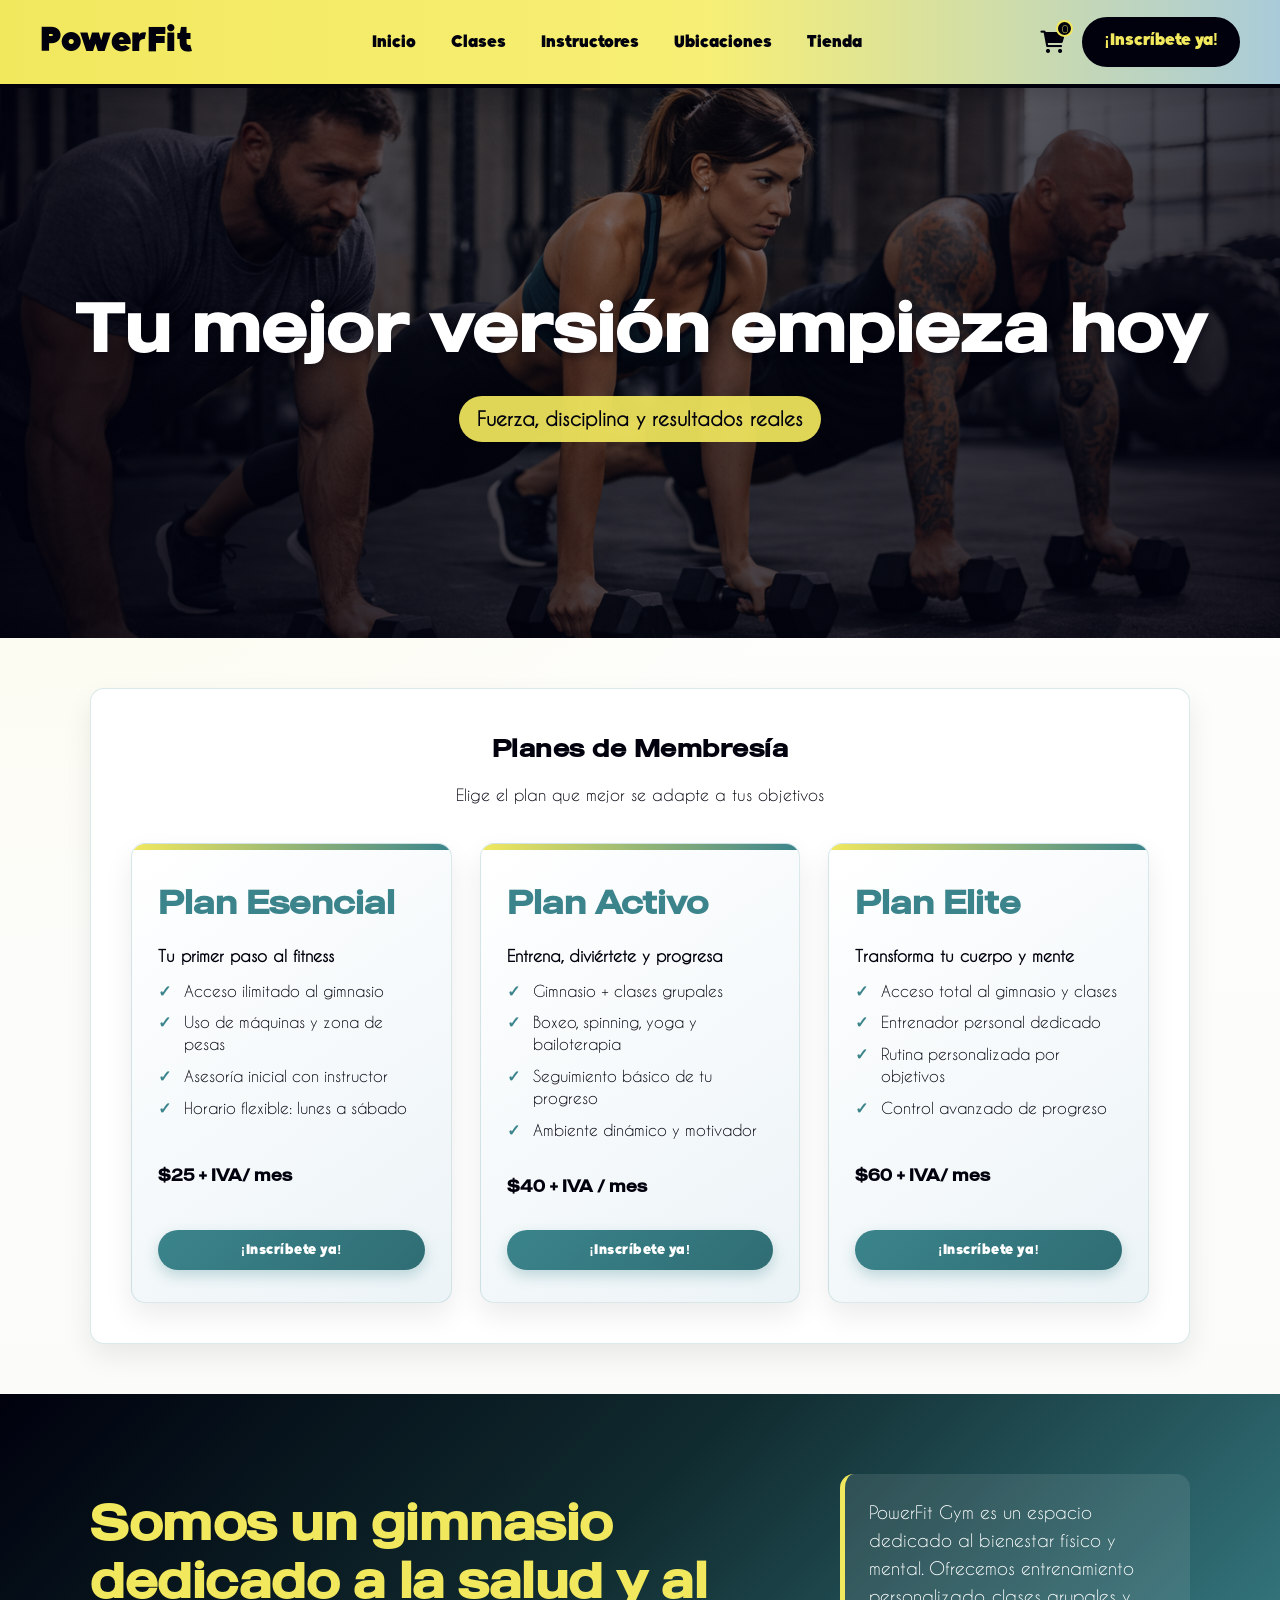
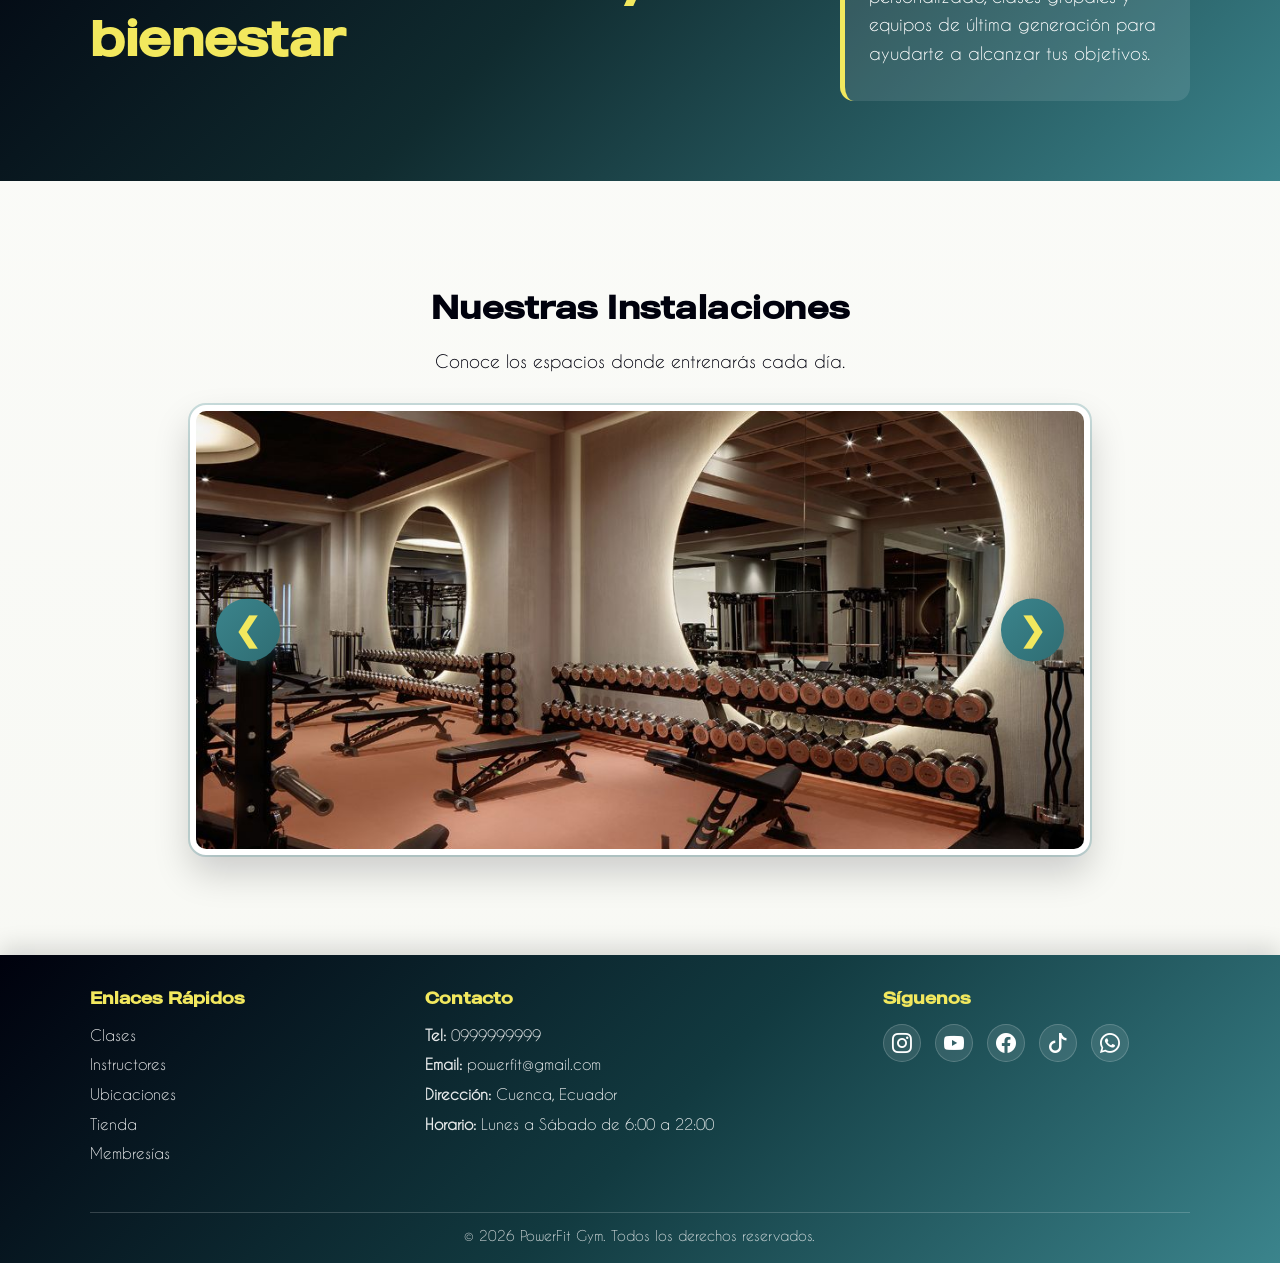
==== commit 8ea1f5d3: "plan 40" ====
--- a/index.html
+++ b/index.html
@@ -116,7 +116,7 @@
                 <li>Ambiente dinámico y motivador</li>
             </ul>
 
-            <p class="/precio-plan">$40 + IVA / mes</p>
+            <p class="precio-plan">$40 + IVA / mes</p>
 
             <a href="php/acceso.php">
                 <button>¡Inscríbete ya!</button>
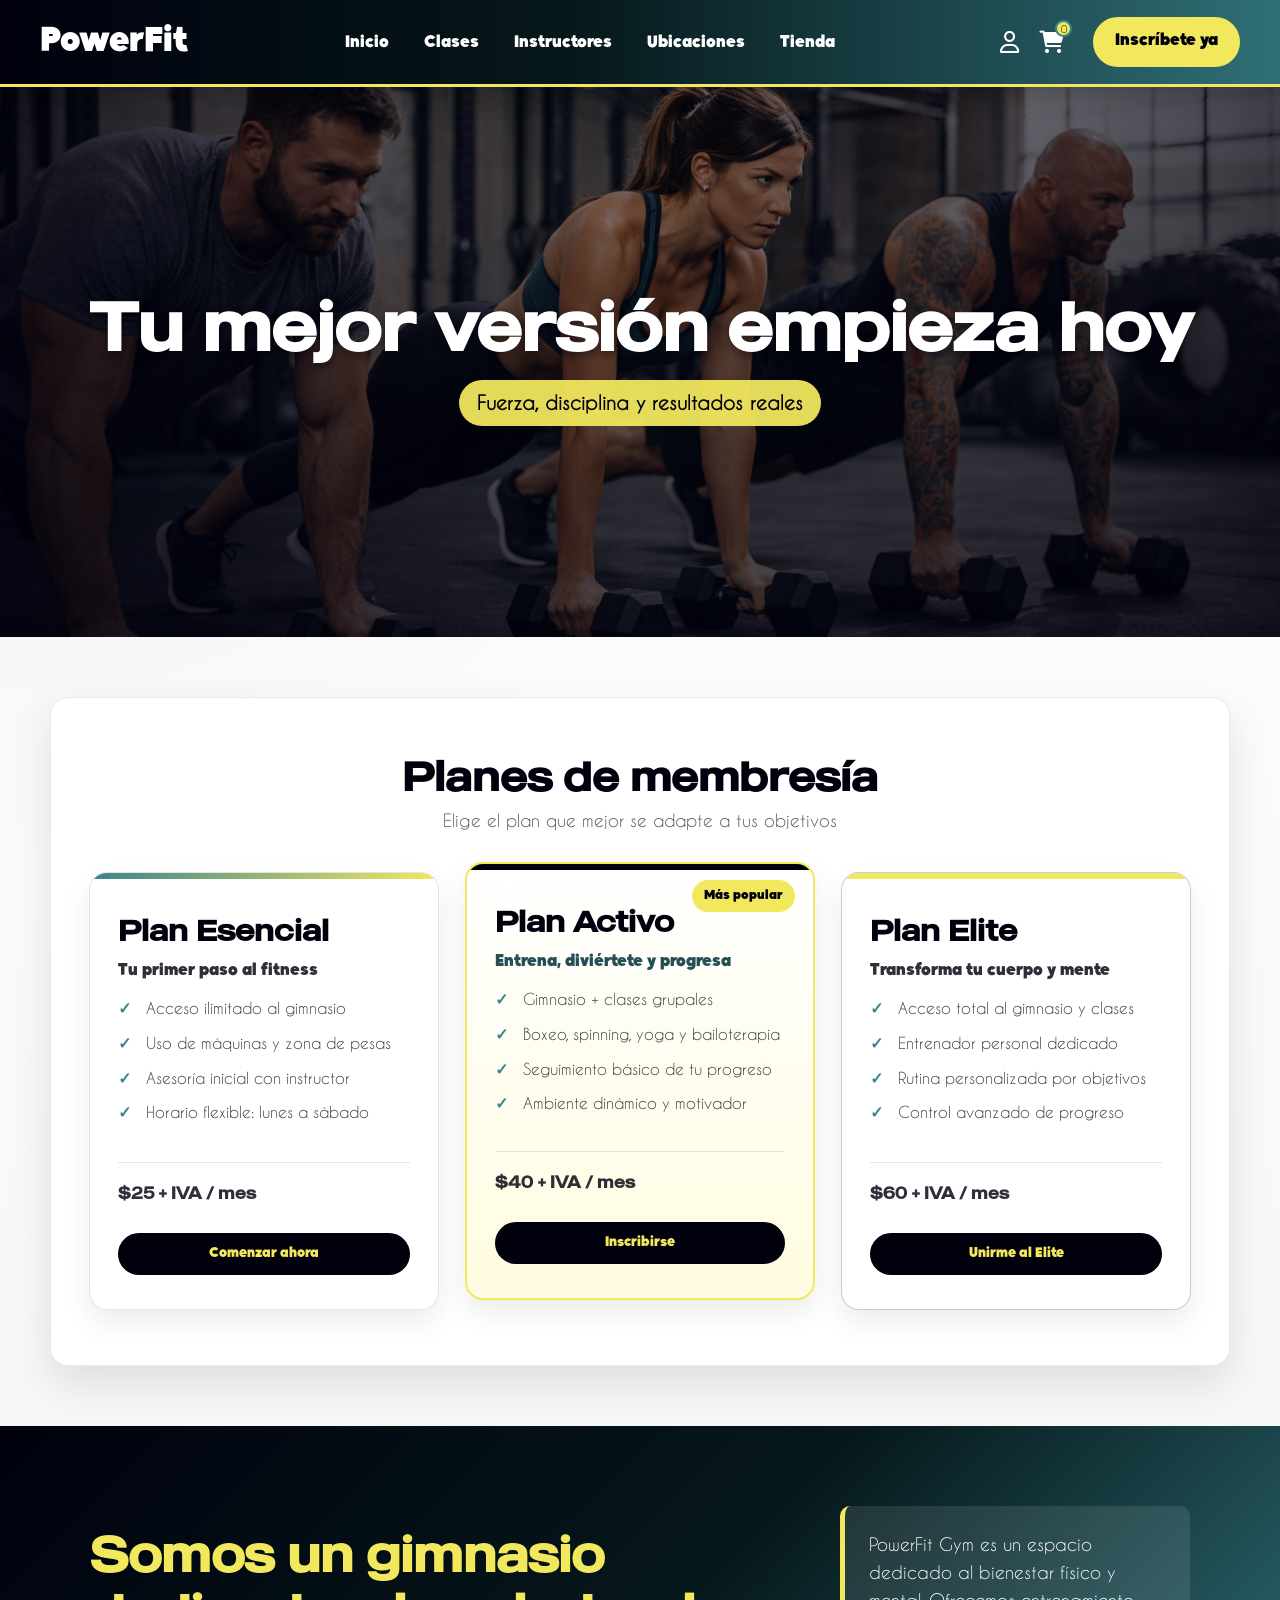
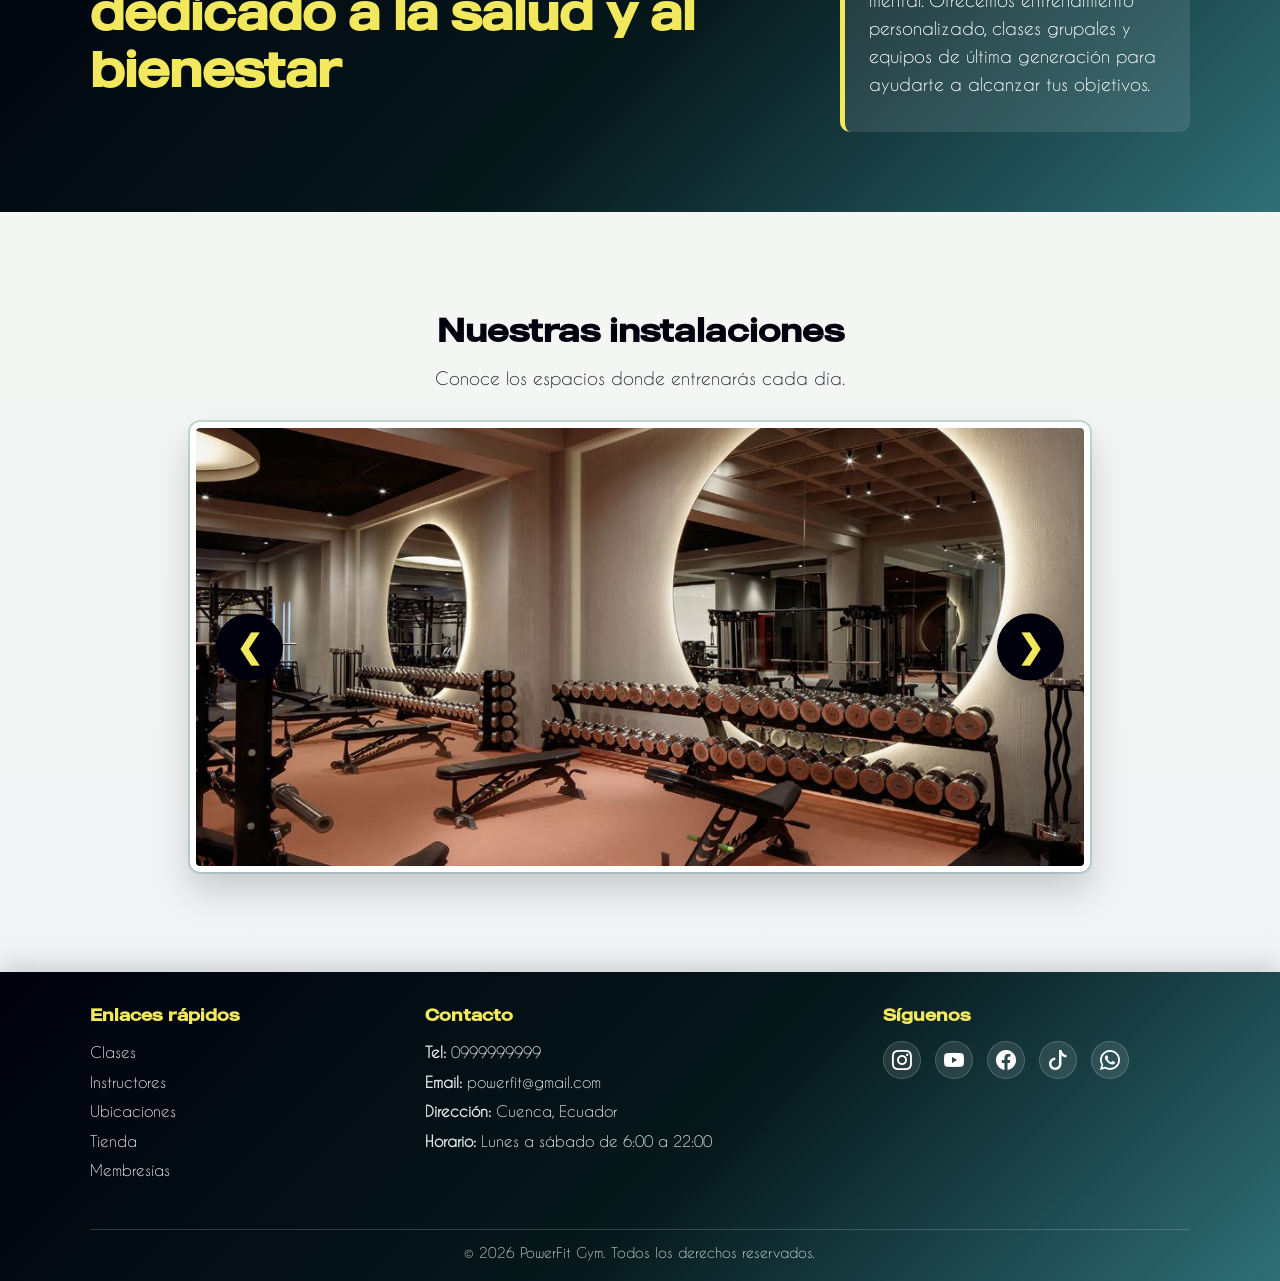
==== commit 0506403d: "Cambios en estilos y botones Cambios en todas las clases del header e inicio de sesion formualrio" ====
--- a/index.html
+++ b/index.html
@@ -32,6 +32,11 @@
     </nav>
 
     <div class="nav-derecha">
+
+        <a href="login.html" class="icono-usuario" title="Iniciar sesión">
+            <i class="fa-regular fa-user"></i>
+        </a>
+
         <div class="icono-carrito">
             <a href="carrito.html" class="botonCarrito">
                 <i class="fa-solid fa-cart-shopping"></i>
@@ -39,193 +44,165 @@
             </a>
         </div>
 
+        <div id="estadoSesion" class="estado-sesion"></div>
+
         <a href="inscripcion.html" class="btn-gym">
-            ¡Inscríbete ya!
+            Inscríbete ya
         </a>
+
     </div>
 
 </header>
 
-
-
-<section class="hero">
-    <div class="hero-slider" id="heroSlider">
-        <div class="hero-slide">
-            <img src="imagenes/hero1.png" alt="Entrenamiento en PowerFit">
-        </div>
-        <div class="hero-slide">
-            <img src="imagenes/hero2.png" alt="Clases grupales en PowerFit">
-        </div>
-        <div class="hero-slide">
-            <img src="imagenes/hero3.png" alt="Zona de pesas PowerFit">
-        </div>
-        <div class="hero-slide">
-            <img src="imagenes/hero4.png" alt="Entrenamiento funcional en PowerFit">
-        </div>
-
-        
-        <div class="hero-slide">
-            <img src="imagenes/hero1.png" alt="Entrenamiento en PowerFit">
-        </div>
-    </div>
-
-    <div class="hero-overlay"></div>
-
-    <div class="hero-contenido">
-        <h2>Tu mejor versión empieza hoy</h2>
-        <p>Fuerza, disciplina y resultados reales</p>
-    </div>
-</section>
-
-
-
-
-<section class="planes planes-inicio">
-
-    <h2>Planes de Membresía</h2>
-    <p>Elige el plan que mejor se adapte a tus objetivos</p>
-
-    <div class="contenedor-planes">
-
-        <div class="plan">
-            <h3>Plan Esencial</h3>
-            <p class="plan-frase">Tu primer paso al fitness</p>
-
-            <ul class="lista-plan">
-                <li>Acceso ilimitado al gimnasio</li>
-                <li>Uso de máquinas y zona de pesas</li>
-                <li>Asesoría inicial con instructor</li>
-                <li>Horario flexible: lunes a sábado</li>
-            </ul>
-
-            <p class="precio-plan">$25 + IVA/ mes</p>
-
-            <a href="php/acceso.php">
-                <button>¡Inscríbete ya!</button>
-            </a>
-        </div>
-
-        <div class="plan destacado">
-            <h3>Plan Activo</h3>
-            <p class="plan-frase">Entrena, diviértete y progresa</p>
-
-            <ul class="lista-plan">
-                <li>Gimnasio + clases grupales</li>
-                <li>Boxeo, spinning, yoga y bailoterapia</li>
-                <li>Seguimiento básico de tu progreso</li>
-                <li>Ambiente dinámico y motivador</li>
-            </ul>
-
-            <p class="precio-plan">$40 + IVA / mes</p>
-
-            <a href="php/acceso.php">
-                <button>¡Inscríbete ya!</button>
-            </a>
-        </div>
-
-        <div class="plan premium">
-            <h3>Plan Elite</h3>
-            <p class="plan-frase">Transforma tu cuerpo y mente</p>
-
-            <ul class="lista-plan">
-                <li>Acceso total al gimnasio y clases</li>
-                <li>Entrenador personal dedicado</li>
-                <li>Rutina personalizada por objetivos</li>
-                <li>Control avanzado de progreso</li>
-            </ul>
-
-            <p class="precio-plan">$60 + IVA/ mes</p>
-
-            <a href="php/acceso.php">
-                <button>¡Inscríbete ya!</button>
-            </a>
-        </div>
-
-    </div>
-
-</section>
-
-<section class="sobre">
-
-    <div class="sobre-contenedor">
-
-        <div class="sobre-titulo">
-            <h2>
-                Somos un gimnasio dedicado a la salud y al bienestar
-            </h2>
-        </div>
-
-        <div class="sobre-texto">
-            <p>
-                PowerFit Gym es un espacio dedicado al bienestar físico y mental.
-                Ofrecemos entrenamiento personalizado, clases grupales y equipos
-                de última generación para ayudarte a alcanzar tus objetivos.
-            </p>
-        </div>
-
-    </div>
-
-</section>
-
-
-<section class="carrusel-instalaciones">
-
-    <h2>Nuestras Instalaciones</h2>
-    <p>Conoce los espacios donde entrenarás cada día.</p>
-
-    <div class="carrusel">
-
-        <button class="btn-carrusel anterior" onclick="cambiarImagen(-1)">
-            &#10094;
-        </button>
-
-        <img id="imagenCarrusel" src="imagenes/instalacion1.jpg" alt="Instalaciones del gimnasio">
-
-
-        <button class="btn-carrusel siguiente" onclick="cambiarImagen(1)">
-            &#10095;
-        </button>
-
-    </div>
-
-</section>
-
-
-<!--
-<section class="beneficios">
-
-    <h2>¿Por qué entrenar con nosotros?</h2>
-
-    <div class="beneficios-container">
-
-        <div class="tarjeta">
-            <h3>Equipos modernos</h3>
-            <p>Máquinas de última generación para todos los niveles.</p>
-        </div>
-
-        <div class="tarjeta">
-            <h3>Instructores profesionales</h3>
-            <p>Entrenadores certificados que te guiarán.</p>
-        </div>
-
-        <div class="tarjeta">
-            <h3>Clases grupales</h3>
-            <p>Entrena con energía y motivación en grupo.</p>
-        </div>
-
-        <div class="tarjeta">
-            <h3>Ambiente motivador</h3>
-            <p>Un espacio diseñado para superarte cada día.</p>
-        </div>
-
-    </div>
-
-</section>
--->
+<main>
+
+    <section class="hero">
+        <div class="hero-slider" id="heroSlider">
+
+            <div class="hero-slide">
+                <img src="imagenes/hero1.png" alt="Entrenamiento en PowerFit">
+            </div>
+
+            <div class="hero-slide">
+                <img src="imagenes/hero2.png" alt="Clases grupales en PowerFit">
+            </div>
+
+            <div class="hero-slide">
+                <img src="imagenes/hero3.png" alt="Zona de pesas PowerFit">
+            </div>
+
+            <div class="hero-slide">
+                <img src="imagenes/hero4.png" alt="Entrenamiento funcional en PowerFit">
+            </div>
+
+            <div class="hero-slide">
+                <img src="imagenes/hero1.png" alt="Entrenamiento en PowerFit">
+            </div>
+
+        </div>
+
+        <div class="hero-overlay"></div>
+
+        <div class="hero-contenido">
+            <h2>Tu mejor versión empieza hoy</h2>
+            <p>Fuerza, disciplina y resultados reales</p>
+        </div>
+    </section>
+
+    <section class="planes planes-inicio">
+
+        <h2>Planes de membresía</h2>
+        <p>Elige el plan que mejor se adapte a tus objetivos</p>
+
+        <div class="contenedor-planes">
+
+            <div class="plan">
+                <h3>Plan Esencial</h3>
+                <p class="plan-frase">Tu primer paso al fitness</p>
+
+                <ul class="lista-plan">
+                    <li>Acceso ilimitado al gimnasio</li>
+                    <li>Uso de máquinas y zona de pesas</li>
+                    <li>Asesoría inicial con instructor</li>
+                    <li>Horario flexible: lunes a sábado</li>
+                </ul>
+
+                <p class="precio-plan">$25 + IVA / mes</p>
+
+                <button onclick="seleccionarPlan('Plan Esencial', 25)">
+                    Comenzar ahora
+                </button>
+            </div>
+
+            <div class="plan destacado">
+                <h3>Plan Activo</h3>
+                <p class="plan-frase">Entrena, diviértete y progresa</p>
+
+                <ul class="lista-plan">
+                    <li>Gimnasio + clases grupales</li>
+                    <li>Boxeo, spinning, yoga y bailoterapia</li>
+                    <li>Seguimiento básico de tu progreso</li>
+                    <li>Ambiente dinámico y motivador</li>
+                </ul>
+
+                <p class="precio-plan">$40 + IVA / mes</p>
+
+                <button onclick="seleccionarPlan('Plan Activo', 40)">
+                    Inscribirse
+                </button>
+            </div>
+
+            <div class="plan premium">
+                <h3>Plan Elite</h3>
+                <p class="plan-frase">Transforma tu cuerpo y mente</p>
+
+                <ul class="lista-plan">
+                    <li>Acceso total al gimnasio y clases</li>
+                    <li>Entrenador personal dedicado</li>
+                    <li>Rutina personalizada por objetivos</li>
+                    <li>Control avanzado de progreso</li>
+                </ul>
+
+                <p class="precio-plan">$60 + IVA / mes</p>
+
+                <button onclick="seleccionarPlan('Plan Elite', 60)">
+                    Unirme al Elite
+                </button>
+            </div>
+
+        </div>
+
+    </section>
+
+    <section class="sobre">
+
+        <div class="sobre-contenedor">
+
+            <div class="sobre-titulo">
+                <h2>
+                    Somos un gimnasio dedicado a la salud y al bienestar
+                </h2>
+            </div>
+
+            <div class="sobre-texto">
+                <p>
+                    PowerFit Gym es un espacio dedicado al bienestar físico y mental.
+                    Ofrecemos entrenamiento personalizado, clases grupales y equipos
+                    de última generación para ayudarte a alcanzar tus objetivos.
+                </p>
+            </div>
+
+        </div>
+
+    </section>
+
+    <section class="carrusel-instalaciones">
+
+        <h2>Nuestras instalaciones</h2>
+        <p>Conoce los espacios donde entrenarás cada día.</p>
+
+        <div class="carrusel">
+
+            <button class="btn-carrusel anterior" onclick="cambiarImagen(-1)">
+                &#10094;
+            </button>
+
+            <img id="imagenCarrusel" src="imagenes/instalacion1.jpg" alt="Instalaciones del gimnasio">
+
+            <button class="btn-carrusel siguiente" onclick="cambiarImagen(1)">
+                &#10095;
+            </button>
+
+        </div>
+
+    </section>
+
+</main>
+
 <footer class="footer-powerfit">
 
     <div class="footer-col">
-        <h3>Enlaces Rápidos</h3>
+        <h3>Enlaces rápidos</h3>
         <a href="clases.html">Clases</a>
         <a href="instructores.html">Instructores</a>
         <a href="ubicaciones.html">Ubicaciones</a>
@@ -233,45 +210,46 @@
         <a href="inscripcion.html">Membresías</a>
     </div>
 
-     <div class="footer-col">
+    <div class="footer-col">
         <h3>Contacto</h3>
         <p><strong>Tel:</strong> 0999999999</p>
         <p><strong>Email:</strong> powerfit@gmail.com</p>
         <p><strong>Dirección:</strong> Cuenca, Ecuador</p>
-        <p><strong>Horario:</strong> Lunes a Sábado de 6:00 a 22:00</p>
+        <p><strong>Horario:</strong> Lunes a sábado de 6:00 a 22:00</p>
     </div>
 
     <div class="footer-col">
-    <h3>Síguenos</h3>
-
-    <div class="redes-iconos">
-        <a href="https://www.instagram.com/" target="_blank" rel="noopener noreferrer" aria-label="Instagram">
-            <i class="bi bi-instagram"></i>
-        </a>
-
-        <a href="https://www.youtube.com/" target="_blank" rel="noopener noreferrer" aria-label="YouTube">
-            <i class="bi bi-youtube"></i>
-        </a>
-
-        <a href="https://www.facebook.com/" target="_blank" rel="noopener noreferrer" aria-label="Facebook">
-            <i class="bi bi-facebook"></i>
-        </a>
-
-        <a href="https://www.tiktok.com/" target="_blank" rel="noopener noreferrer" aria-label="TikTok">
-            <i class="bi bi-tiktok"></i>
-        </a>
-
-        <a href="https://wa.me/593999999999" target="_blank" rel="noopener noreferrer" aria-label="WhatsApp">
-            <i class="bi bi-whatsapp"></i>
-        </a>
-    </div>
-</div>
+        <h3>Síguenos</h3>
+
+        <div class="redes-iconos">
+            <a href="https://www.instagram.com/" target="_blank" rel="noopener noreferrer" aria-label="Instagram">
+                <i class="bi bi-instagram"></i>
+            </a>
+
+            <a href="https://www.youtube.com/" target="_blank" rel="noopener noreferrer" aria-label="YouTube">
+                <i class="bi bi-youtube"></i>
+            </a>
+
+            <a href="https://www.facebook.com/" target="_blank" rel="noopener noreferrer" aria-label="Facebook">
+                <i class="bi bi-facebook"></i>
+            </a>
+
+            <a href="https://www.tiktok.com/" target="_blank" rel="noopener noreferrer" aria-label="TikTok">
+                <i class="bi bi-tiktok"></i>
+            </a>
+
+            <a href="https://wa.me/593999999999" target="_blank" rel="noopener noreferrer" aria-label="WhatsApp">
+                <i class="bi bi-whatsapp"></i>
+            </a>
+        </div>
+    </div>
 
     <div class="footer-bottom">
         <p>© 2026 PowerFit Gym. Todos los derechos reservados.</p>
     </div>
 
 </footer>
+
 <script src="js/script.js"></script>
 </body>
 </html>
--- a/css/estilos.css
+++ b/css/estilos.css
@@ -1,1333 +1,371 @@
-@font-face {
-    font-family: "Outer";
-    src: url("../Fuentes/Outer Sans Regular.otf");
-}
-
-@font-face {
-    font-family: "Caviar";
-    src: url("../Fuentes/CaviarDreams.otf");
-}
-
-@font-face {
-    font-family: "Madani";
-    src: url("../Fuentes/MadaniArabic.otf");
-}
-
-:root {
-    --amarillo: #F2E85E;
-    --negro: #00010D;
-    --azul-verde: #3B848C;
-    --celeste: #A9CBD9;
-    --blanco: #FFFFFF;
-    --gris: #D3D3D3;
-    --gris-suave: #F4F4F4;
-    --fondo-suave: #F7F8F3;
-    --sombra: rgba(0, 1, 13, 0.14);
-    --sombra-media: rgba(0, 1, 13, 0.2);
-}
-
-* {
-    margin: 0;
-    padding: 0;
-    box-sizing: border-box;
-}
-
-html {
-    scroll-behavior: smooth;
-}
-
-body {
-    font-family: "Caviar", sans-serif;
-    color: var(--negro);
-    line-height: 1.6;
-    background:
-        radial-gradient(circle at top left, rgba(242, 232, 94, 0.18), transparent 32%),
-        linear-gradient(to bottom, var(--blanco), var(--fondo-suave));
-}
-
-img {
-    max-width: 100%;
-    display: block;
-}
-
-main {
-    min-height: 70vh;
-}
-
-section {
-    padding: 60px 20px;
-}
-
-h1,
-h2,
-h3 {
-    margin-bottom: 15px;
-    color: var(--negro);
-}
-
-h1,
-.logo h1 {
-    font-family: "Madani", sans-serif;
-}
-
-h2,
-.descripcion-clases h2,
-.reservar h2,
-.ubicacion h2,
-.datos-contacto h2,
-.confirmacion h2,
-.carrito h2,
-.registro h2,
-.planes h2,
-.instructores h2,
-.tienda h2,
-.beneficios h2,
-.carrusel-instalaciones h2 {
-    font-family: "Outer", sans-serif;
-    letter-spacing: 0.5px;
-}
-
-h3,
-.tarjeta h3,
-.clase h3,
-.plan h3,
-.producto h3,
-.instructor .instructor-info h3 {
-    font-family: "Outer", sans-serif;
-}
-
-p,
-li,
-label,
-input,
-select,
-.footer-col p,
-.footer-col a {
-    font-family: "Caviar", sans-serif;
-}
-
-p {
-    margin-bottom: 10px;
-}
-
-a {
-    text-decoration: none;
-}
-
-button,
-.btn-gym,
-.menu a {
-    font-family: "Madani", sans-serif;
-}
-
-button {
-    background: linear-gradient(135deg, var(--azul-verde), #2F6D73);
-    color: var(--blanco);
-    border: none;
-    padding: 12px 25px;
-    font-weight: bold;
-    border-radius: 999px;
-    cursor: pointer;
-    transition: transform 0.25s ease, background-color 0.25s ease, box-shadow 0.25s ease;
-    letter-spacing: 0.5px;
-    box-shadow: 0 6px 14px rgba(59, 132, 140, 0.28);
-}
-
-button:hover {
-    background: var(--negro);
-    color: var(--amarillo);
-    transform: translateY(-3px);
-}
-
-/* NAVBAR */
-.logo a {
-    text-decoration: none;
-}
-
-/* PARTE DEL ACCESO AL USUARIO (INICIO DE SESIO O CREAR CUENTA)*/
-.btn-registro-alternativo {
-    display: block;
-    text-align: center;
-    width: 100%;
-    padding: 12px;
-    background: transparent;
-    color: var(--verde-neon);
-    border: 2px solid var(--verde-neon);
-    border-radius: 50px;
-    text-decoration: none;
-    font-weight: bold;
-    transition: 0.3s;
-}
-
-.btn-registro-alternativo:hover {
-    background: var(--verde-neon);
-    color: var(--negro-fondo);
-}
-
-/* ==================================== */
-
-.navbar {
-    background: linear-gradient(90deg, var(--amarillo) 0%, #F7EF75 55%, var(--celeste) 100%);
-    padding: 15px 40px;
-    display: flex;
-    align-items: center;
-    justify-content: space-between;
-    position: sticky;
-    top: 0;
-    z-index: 1000;
-    border-bottom: 4px solid var(--negro);
-    box-shadow: 0 6px 18px rgba(0, 1, 13, 0.18);
-}
-
-.navbar.nav-transparente {
-    background: linear-gradient(90deg, var(--amarillo) 0%, #F7EF75 55%, var(--celeste) 100%);
-    backdrop-filter: none;
-    -webkit-backdrop-filter: none;
-    border-bottom: 4px solid var(--negro);
-}
-
-.logo h1 {
-    color: var(--negro);
-    font-size: 2.1rem;
-    margin: 0;
-    letter-spacing: 0.5px;
-}
-
-.menu ul {
-    list-style: none;
-    display: flex;
-    gap: 35px;
-}
-
-.menu a {
-    color: var(--negro);
-    font-size: 1rem;
-    font-weight: bold;
-    position: relative;
-    padding-bottom: 4px;
-    transition: color 0.3s ease;
-}
-
-.menu a::after {
-    content: "";
-    position: absolute;
-    left: 0;
-    bottom: -2px;
-    width: 0;
-    height: 3px;
-    background-color: var(--negro);
-    transition: width 0.3s ease;
-}
-
-.menu a:hover {
-    color: var(--azul-verde);
-}
-
-.menu a:hover::after {
-    width: 100%;
-}
-
-.nav-derecha {
-    display: flex;
-    align-items: center;
-    gap: 12px;
-}
-
-.icono-carrito {
-    margin-right: 5px;
-}
-
-.botonCarrito {
-    position: relative;
-    color: var(--negro);
-    font-size: 22px;
-}
-
-.botonCarrito:hover {
-    color: var(--azul-verde);
-}
-
-#contador-carrito {
-    position: absolute;
-    top: -8px;
-    right: -8px;
-    background-color: var(--negro);
-    color: var(--amarillo);
-    font-size: 10px;
-    width: 17px;
-    height: 17px;
-    border-radius: 50%;
-    display: flex;
-    justify-content: center;
-    align-items: center;
-    border: 2px solid var(--amarillo);
-}
-
-.btn-gym {
-    background-color: var(--negro);
-    color: var(--amarillo);
-    border: 2px solid var(--negro);
-    padding: 10px 20px;
-    border-radius: 999px;
-    font-weight: bold;
-    transition: 0.3s;
-}
-
-.btn-gym:hover {
-    background-color: var(--azul-verde);
-    color: var(--blanco);
-    border-color: var(--azul-verde);
-    transform: translateY(-2px);
-}
-
-/* HERO */
-.hero {
-    position: relative;
-    height: 550px;
-    overflow: hidden;
-    display: flex;
-    align-items: center;
-    justify-content: center;
-    text-align: center;
-    background-color: var(--negro);
-    margin: 0;
-    padding: 0;
-}
-
-.hero-slider {
-    display: flex;
-    width: 100%;
-    height: 100%;
-    transition: transform 0.8s ease-in-out;
-}
-
-.hero-slide {
-    width: 100%;
-    height: 100%;
-    flex: 0 0 100%;
-}
-
-.hero-slide img {
-    width: 100%;
-    height: 100%;
-    object-fit: cover;
-}
-
-.hero-overlay {
-    position: absolute;
-    inset: 0;
-    background:
-        linear-gradient(90deg, rgba(0, 1, 13, 0.82), rgba(0, 1, 13, 0.32), rgba(0, 1, 13, 0.74)),
-        linear-gradient(to bottom, rgba(0, 1, 13, 0.2), rgba(0, 1, 13, 0.55));
-}
-
-.hero-contenido {
-    position: absolute;
-    z-index: 2;
-    color: var(--blanco);
-    text-align: center;
-    padding: 20px;
-}
-
-.hero-contenido h2 {
-    color: var(--blanco);
-    font-size: 4.2rem;
-    letter-spacing: 1px;
-    text-shadow: 0 4px 10px rgba(0, 1, 13, 0.45);
-}
-
-.hero-contenido p {
-    background-color: rgba(242, 232, 94, 0.92);
-    color: var(--negro);
-    display: inline-block;
-    padding: 8px 18px;
-    border-radius: 999px;
-    font-size: 1.2rem;
-    font-weight: bold;
-}
-
-/* SOBRE */
-.sobre {
-    background: linear-gradient(135deg, var(--negro) 0%, #102B2F 45%, var(--azul-verde) 100%);
-    color: var(--blanco);
-    padding: 80px 40px;
-}
-
-.sobre-contenedor {
-    max-width: 1100px;
-    margin: auto;
-    display: grid;
-    grid-template-columns: 2fr 1fr;
-    gap: 50px;
-    align-items: center;
-}
-
-.sobre-titulo h2 {
-    font-size: 3rem;
-    line-height: 1.2;
-    color: var(--amarillo);
-}
-
-.sobre-texto {
-    color: var(--blanco);
-    font-size: 1.1rem;
-    background-color: rgba(255, 255, 255, 0.1);
-    border-left: 5px solid var(--amarillo);
-    padding: 24px;
-    border-radius: 14px;
-}
-
-/* BLOQUES GENERALES */
-.descripcion-clases,
-.reservar,
-.ubicacion,
-.datos-contacto,
-.confirmacion,
-.carrito,
-.registro,
-.planes,
-.instructores,
-.tienda {
-    max-width: 1100px;
-    margin: 50px auto;
-    background-color: var(--blanco);
-    border-radius: 14px;
-    padding: 40px;
-    border: 1px solid rgba(59, 132, 140, 0.18);
-    box-shadow: 0 12px 28px rgba(0, 1, 13, 0.08);
-}
-
-.descripcion-clases h2,
-.reservar h2,
-.ubicacion h2,
-.datos-contacto h2,
-.confirmacion h2,
-.carrito h2,
-.registro h2,
-.planes h2,
-.instructores h2,
-.tienda h2 {
-    color: var(--negro);
-    text-align: center;
-}
-
-.descripcion-clases p,
-.reservar p,
-.ubicacion p,
-.datos-contacto p,
-.confirmacion p,
-.tienda p,
-.carrito p {
-    font-size: 1.1rem;
-    text-align: center;
-}
-
-/* BENEFICIOS */
-.beneficios {
-    max-width: 1100px;
-    margin: 60px auto;
-    padding: 20px;
-}
-
-.beneficios h2 {
-    text-align: center;
-}
-
-.beneficios-container,
-.lista-clases {
-    max-width: 1100px;
-    margin: 30px auto 50px auto;
-    padding: 20px;
-    display: grid;
-    grid-template-columns: repeat(2, 1fr);
-    gap: 30px;
-}
-
-.tarjeta,
-.clase,
-.producto,
-.plan {
-    position: relative;
-    overflow: hidden;
-    background-color: var(--blanco);
-    border-radius: 14px;
-    border: 1px solid rgba(59, 132, 140, 0.18);
-    box-shadow: 0 12px 28px rgba(0, 1, 13, 0.08);
-    transition: transform 0.25s ease, box-shadow 0.25s ease;
-}
-
-.tarjeta::before,
-.clase::before,
-.producto::before,
-.plan::before {
-    content: "";
-    display: block;
-    height: 6px;
-    width: 100%;
-    background: linear-gradient(90deg, var(--amarillo), var(--azul-verde));
-    position: absolute;
-    top: 0;
-    left: 0;
-}
-
-.tarjeta:hover,
-.clase:hover,
-.producto:hover,
-.plan:hover {
-    transform: translateY(-8px);
-    box-shadow: 0 18px 34px rgba(0, 1, 13, 0.16);
-}
-
-.tarjeta,
-.clase {
-    padding: 25px;
-}
-
-.tarjeta h3,
-.clase h3,
-.producto h3,
-.plan h3 {
-    color: var(--azul-verde);
-}
-
-.tarjeta h3 {
-    font-size: 1.5rem;
-}
-
-.clase h3 {
-    font-size: 1.6rem;
-}
-
-.clase img {
-    margin-top: 15px;
-    border-radius: 12px;
-    width: 100%;
-    height: 220px;
-    object-fit: cover;
-    transition: transform 0.3s ease;
-    cursor: pointer;
-    box-shadow: 0 6px 14px var(--sombra);
-}
-
-/* MODAL CLASES */
-.modal {
-    display: none;
-    position: fixed;
-    z-index: 1500;
-    inset: 0;
-    background-color: rgba(0, 1, 13, 0.7);
-}
-
-.modal-contenido {
-    background-color: var(--blanco);
-    margin: 15% auto;
-    padding: 24px;
-    border-radius: 12px;
-    width: 300px;
-    text-align: center;
-    border: 2px solid var(--azul-verde);
-}
-
-.cerrar {
-    float: right;
-    font-size: 28px;
-    font-weight: bold;
-    cursor: pointer;
-    color: var(--negro);
-}
-
-.cerrar:hover {
-    color: var(--azul-verde);
-}
-
-.reservar {
-    text-align: center;
-}
-
-/* CARRITO */
-.carrito table {
-    width: 100%;
-    border-collapse: collapse;
-    margin-top: 25px;
-    overflow: hidden;
-    border-radius: 12px;
-}
-
-.carrito th,
-.carrito td {
-    border: 1px solid var(--gris);
-    padding: 15px;
-    text-align: center;
-}
-
-.carrito th {
-    background-color: var(--azul-verde);
-    color: var(--blanco);
-    font-family: "Outer", sans-serif;
-    font-size: 0.9rem;
-}
-
-.carrito tbody tr:hover {
-    background-color: rgba(169, 203, 217, 0.28);
-}
-
-.total-compra {
-    margin-top: 30px;
-    text-align: right;
-}
-
-.total-compra h3 {
-    color: var(--negro);
-    font-family: "Outer", sans-serif;
-}
-
-.cantidad-carrito {
-    display: flex;
-    align-items: center;
-    justify-content: center;
-    gap: 10px;
-    border: none;
-}
-
-.cantidad-carrito span {
-    min-width: 25px;
-    display: inline-block;
-    font-weight: bold;
-    color: var(--negro);
-}
-
-.btn-cantidad {
-    width: 32px;
-    height: 32px;
-    padding: 0;
-    border-radius: 50%;
-    font-size: 1rem;
-    background-color: var(--celeste);
-    color: var(--negro);
-}
-
-.btn-eliminar {
-    background-color: var(--negro);
-    color: var(--blanco);
-    padding: 9px 14px;
-}
-
-.btn-eliminar:hover {
-    background-color: var(--azul-verde);
-    color: var(--blanco);
-    transform: scale(1.08);
-}
-
-/* FORMULARIO */
-.registro {
-    max-width: 1000px;
-}
-
-.registro h2 {
-    margin-bottom: 20px;
-}
-
-.registro h3,
-#formRegistro h3 {
-    color: var(--azul-verde);
-    font-family: "Outer", sans-serif;
-}
-
-#formRegistro {
-    display: grid;
-    grid-template-columns: 160px 1fr 160px 1fr;
-    gap: 18px;
-    align-items: center;
-    margin-top: 30px;
-}
-
-#formRegistro h3 {
-    grid-column: 1 / -1;
-    font-size: 1.3rem;
-    margin-top: 25px;
-    margin-bottom: 5px;
-    padding-bottom: 8px;
-    border-bottom: 2px solid rgba(59, 132, 140, 0.25);
-}
-
-#formRegistro h3:first-child {
-    margin-top: 0;
-}
-
-#formRegistro label {
-    font-family: "Madani", sans-serif;
-    color: var(--negro);
-    font-weight: bold;
-    font-size: 0.95rem;
-}
-
-#formRegistro input,
-#formRegistro select,
-.registro input,
-.registro select {
-    width: 100%;
-    padding: 12px 14px;
-    border: 1px solid rgba(59, 132, 140, 0.28);
-    border-radius: 10px;
-    font-family: "Caviar", sans-serif;
-    font-size: 1rem;
-    background-color: #FBFBFB;
-    transition: border-color 0.25s ease, box-shadow 0.25s ease;
-}
-
-#formRegistro input:focus,
-#formRegistro select:focus,
-.registro input:focus,
-.registro select:focus {
-    outline: none;
-    border-color: var(--azul-verde);
-    box-shadow: 0 0 0 4px rgba(169, 203, 217, 0.45);
-}
-
-#formRegistro br {
-    display: none;
-}
-
-#formRegistro button[type="submit"] {
-    grid-column: 1 / -1;
-    justify-self: center;
-    min-width: 260px;
-    margin-top: 20px;
-}
-
-#reservaSeleccionada {
-    background-color: rgba(169, 203, 217, 0.4);
-    color: var(--negro);
-    border-left: 5px solid var(--azul-verde);
-    padding: 14px 18px;
-    border-radius: 8px;
-    font-weight: bold;
-    text-align: center;
-    margin: 20px 0 25px 0;
-}
-
-/* PLANES */
-.planes {
-    text-align: left;
-}
-
-.planes h2,
-.planes > p {
-    text-align: center;
-}
-
-.planes > p {
-    max-width: 650px;
-    margin: 0 auto 35px auto;
-}
-
-.contenedor-planes {
-    display: grid;
-    grid-template-columns: repeat(3, 1fr);
-    gap: 28px;
-    margin-top: 30px;
-}
-
-.plan {
-    background: linear-gradient(145deg, var(--blanco), rgba(169, 203, 217, 0.22));
-    padding: 32px 26px;
-    min-height: auto;
-    display: flex;
-    flex-direction: column;
-    align-items: flex-start;
-    text-align: left;
-}
-
-.plan h3 {
-    font-size: 2rem;
-    margin-bottom: 16px;
-}
-
-.plan p {
-    color: var(--negro);
-    font-size: 1rem;
-    line-height: 1.6;
-    text-align: left;
-    margin-bottom: 12px;
-}
-
-.plan a,
-.plan button {
-    width: 100%;
-}
-
-.plan a {
-    margin-top: auto;
-}
-
-.plan button {
-    margin-top: 18px;
-}
-
-.plan-frase {
-    color: var(--azul-verde);
-    font-weight: bold;
-    font-size: 1.05rem;
-    margin-bottom: 18px;
-}
-
-.lista-plan {
-    list-style: none;
-    padding: 0;
-    margin: 0 0 22px 0;
-    width: 100%;
-}
-
-.lista-plan li {
-    color: var(--negro);
-    font-size: 0.98rem;
-    margin-bottom: 10px;
-    padding-left: 26px;
-    position: relative;
-    line-height: 1.4;
-}
-
-.lista-plan li::before {
-    content: "✓";
-    position: absolute;
-    left: 0;
-    color: var(--azul-verde);
-    font-weight: bold;
-}
-
-.precio-plan {
-    font-family: "Outer", sans-serif;
-    color: var(--negro);
-    font-size: 1.6rem;
-    font-weight: bold;
-    margin-top: auto;
-    margin-bottom: 16px;
-}
-
-.planes-ver-mas {
-    text-align: center;
-    margin-top: 30px;
-}
-
-.planes-ver-mas a {
-    display: inline-block;
-    color: var(--negro);
-    background-color: var(--amarillo);
-    padding: 12px 24px;
-    border-radius: 999px;
-    font-family: "Madani", sans-serif;
-    font-weight: bold;
-    transition: transform 0.25s ease, background-color 0.25s ease;
-}
-
-.planes-ver-mas a:hover {
-    background-color: var(--negro);
-    color: var(--amarillo);
-    transform: translateY(-3px);
-}
-
-/* INSTRUCTORES */
-.instructores {
-    background-color: transparent;
-    box-shadow: none;
-    border: none;
-}
-
-.contenedor-instructores {
-    display: grid;
-    grid-template-columns: repeat(2, 1fr);
-    gap: 30px;
-    margin-top: 30px;
-}
-
-.instructor {
-    position: relative;
-    min-height: 620px;
-    border-radius: 16px;
-    overflow: hidden;
-    background-color: var(--negro);
-    box-shadow: 0 8px 20px var(--sombra);
-    transition: transform 0.3s ease;
-}
-
-.instructor:hover {
-    transform: translateY(-6px);
-}
-
-.instructor img {
-    width: 100%;
-    height: 100%;
-    object-fit: cover;
-    object-position: center top;
-}
-
-.instructor-info {
-    position: absolute;
-    left: 0;
-    right: 0;
-    bottom: 0;
-    padding: 24px 22px;
-    background: linear-gradient(
-        to top,
-        rgba(0, 1, 13, 0.96) 0%,
-        rgba(0, 1, 13, 0.78) 48%,
-        rgba(0, 1, 13, 0.34) 82%,
-        rgba(0, 1, 13, 0.04) 100%
-    );
-}
-
-.instructor .instructor-info h3 {
-    margin: 0 0 10px 0;
-    text-align: left;
-    color: var(--amarillo);
-    font-size: 1.8rem;
-}
-
-.instructor-info .especialidad,
-.instructor-info strong {
-    color: var(--celeste);
-}
-
-.instructor-info .especialidad {
-    font-size: 1.05rem;
-    font-weight: bold;
-    margin: 0 0 12px 0;
-    text-align: left;
-    letter-spacing: 1px;
-}
-
-.instructor .instructor-info p,
-.instructor-info li {
-    color: var(--blanco);
-    font-size: 1rem;
-    line-height: 1.5;
-    text-align: left;
-}
-
-.instructor-info ul {
-    margin-top: 12px;
-    padding-left: 18px;
-}
-
-.instructor-info li {
-    margin-bottom: 8px;
-}
-
-.btn-reservar-instructor {
-    margin-top: 14px;
-    width: 100%;
-    background: var(--amarillo);
-    color: var(--negro);
-    box-shadow: none;
-}
-
-.btn-reservar-instructor:hover {
-    background: var(--celeste);
-    color: var(--negro);
-}
-
-/* TIENDA */
-.catalogo {
-    display: grid;
-    grid-template-columns: repeat(4, 1fr);
-    gap: 25px;
-    margin-top: 30px;
-}
-
-.producto {
-    background: linear-gradient(to bottom, var(--blanco), rgba(169, 203, 217, 0.22));
-    padding: 20px;
-    text-align: center;
-}
-
-.producto img {
-    width: 100%;
-    height: 250px;
-    object-fit: contain;
-    background-color: var(--blanco);
-    border-radius: 10px;
-    margin-bottom: 15px;
-    padding: 10px;
-    box-shadow: 0 6px 14px var(--sombra);
-}
-
-.producto h3 {
-    font-size: 1.4rem;
-    margin-top: 10px;
-}
-
-.producto p {
-    font-size: 1.1rem;
-    font-weight: bold;
-    color: var(--negro);
-}
-
-.producto button {
-    width: 100%;
-    margin-top: 8px;
-}
-
-/* MODAL PRODUCTO */
-.modal-producto {
-    display: none;
-    position: fixed;
-    z-index: 2000;
-    inset: 0;
-    width: 100%;
-    height: 100vh;
-    background-color: rgba(0, 1, 13, 0.72);
-    justify-content: center;
-    align-items: center;
-    padding: 20px;
-}
-
-.contenido-modal {
-    background-color: var(--blanco);
-    max-width: 850px;
-    width: 100%;
-    border-radius: 18px;
-    display: grid;
-    grid-template-columns: 1fr 1fr;
-    gap: 25px;
-    padding: 30px;
-    position: relative;
-    box-shadow: 0 12px 30px rgba(0, 1, 13, 0.28);
-}
-
-.contenido-modal img {
-    width: 100%;
-    height: 360px;
-    object-fit: contain;
-    background-color: var(--gris-suave);
-    border-radius: 14px;
-    padding: 15px;
-}
-
-.cerrar-modal {
-    position: absolute;
-    top: 12px;
-    right: 18px;
-    font-size: 2rem;
-    color: var(--negro);
-    cursor: pointer;
-    font-weight: bold;
-}
-
-.cerrar-modal:hover {
-    color: var(--azul-verde);
-}
-
-.modal-info h2 {
-    font-family: "Outer", sans-serif;
-    color: var(--negro);
-}
-
-.modal-info p {
-    color: var(--negro);
-    font-size: 1.05rem;
-    line-height: 1.6;
-    text-align: left;
-}
-
-.modal-info h3 {
-    font-family: "Outer", sans-serif;
-    color: var(--azul-verde);
-    font-size: 1.5rem;
-    margin: 18px 0;
-}
-
-.selector-cantidad {
-    display: flex;
-    align-items: center;
-    gap: 15px;
-    margin: 15px 0 22px;
-}
-
-.selector-cantidad button {
-    width: 42px;
-    height: 42px;
-    border-radius: 50%;
-    padding: 0;
-    font-size: 1.2rem;
-}
-
-.selector-cantidad span {
-    font-family: "Madani", sans-serif;
-    color: var(--negro);
-    font-size: 1.3rem;
-}
-
-/* UBICACIONES */
-.mapa {
-    max-width: 1100px;
-    margin: 0 auto 50px auto;
-    padding: 20px;
-    text-align: center;
-}
-
-.mapa iframe {
-    width: 100%;
-    max-width: 1000px;
-    border-radius: 12px;
-    box-shadow: 0 5px 15px var(--sombra);
-    transition: transform 0.25s ease, box-shadow 0.25s ease;
-}
-
-.mapa iframe:hover {
-    transform: scale(1.01);
-    box-shadow: 0 10px 22px rgba(0, 1, 13, 0.16);
-}
-
-/* CONFIRMACION */
-.confirmacion {
-    text-align: center;
-}
-
-.confirmacion h2 {
-    font-size: 2rem;
-}
-
-.confirmacion p {
-    max-width: 700px;
-    margin: 0 auto 25px auto;
-}
-
-/* CARRUSEL */
-.carrusel-instalaciones {
-    max-width: 1100px;
-    margin: 60px auto;
-    padding: 40px 20px;
-    text-align: center;
-    background-color: transparent;
-}
-
-.carrusel-instalaciones h2 {
-    font-size: 2rem;
-}
-
-.carrusel-instalaciones p {
-    font-size: 1.1rem;
-    margin-bottom: 30px;
-}
-
-.carrusel {
-    position: relative;
-    max-width: 900px;
-    height: 450px;
-    margin: auto;
-    overflow: hidden;
-    border-radius: 16px;
-    border: 6px solid var(--blanco);
-    outline: 2px solid rgba(59, 132, 140, 0.25);
-    background-color: var(--blanco);
-    box-shadow: 0 18px 36px rgba(0, 1, 13, 0.18);
-}
-
-.carrusel img {
-    width: 100%;
-    height: 100%;
-    object-fit: cover;
-}
-
-.btn-carrusel {
-    position: absolute;
-    top: 50%;
-    transform: translateY(-50%);
-    background-color: var(--negro);
-    color: var(--amarillo);
-    font-size: 2rem;
-    padding: 12px 18px;
-    border-radius: 50%;
-    z-index: 10;
-}
-
-.btn-carrusel:hover {
-    background-color: var(--amarillo);
-    color: var(--negro);
-}
-
-.anterior {
-    left: 20px;
-}
-
-.siguiente {
-    right: 20px;
-}
-
-/* RESERVA GENERAL */
-.reserva-general {
-    margin-top: 50px;
-    padding: 35px;
-    background-color: var(--azul-verde);
-    color: var(--blanco);
-    border-radius: 16px;
-    text-align: center;
-}
-
-.reserva-general h2 {
-    color: var(--amarillo);
-}
-
-.reserva-general p {
-    font-size: 1.1rem;
-    color: var(--blanco);
-    margin-bottom: 20px;
-}
-
-/* FOOTER */
-.footer-powerfit {
-    background: linear-gradient(135deg, var(--negro) 0%, #123A40 52%, var(--azul-verde) 100%);
-    color: var(--blanco);
-    margin-top: 45px;
-    padding: 30px max(24px, calc((100% - 1100px) / 2)) 16px;
-    display: grid;
-    grid-template-columns: 1fr 1.4fr 1fr;
-    gap: 28px;
-    align-items: start;
-    box-shadow: 0 -8px 22px rgba(0, 1, 13, 0.14);
-}
-
-.footer-col h3 {
-    color: var(--amarillo);
-    font-family: "Outer", sans-serif;
-    font-size: 1.05rem;
-    margin-bottom: 12px;
-}
-
-.footer-col p,
-.footer-col a {
-    color: rgba(255, 255, 255, 0.9);
-    font-size: 0.95rem;
-    line-height: 1.55;
-    display: block;
-    margin-bottom: 6px;
-    transition: color 0.25s ease, transform 0.2s ease;
-}
-
-.footer-col a:hover {
-    color: var(--amarillo);
-    transform: translateX(4px);
-}
-
-.redes-iconos {
-    display: flex;
-    gap: 14px;
-    align-items: center;
-    flex-wrap: wrap;
-    margin-top: 12px;
-}
-
-.redes-iconos a {
-    width: 38px;
-    height: 38px;
-    background-color: rgba(255, 255, 255, 0.1);
-    color: var(--blanco);
-    border: 1px solid rgba(255, 255, 255, 0.18);
-    border-radius: 50%;
-    font-size: 1.25rem;
-    display: inline-flex;
-    align-items: center;
-    justify-content: center;
-}
-
-.redes-iconos a:hover {
-    background-color: var(--amarillo);
-    color: var(--negro);
-    transform: translateY(-3px);
-}
-
-.footer-bottom {
-    grid-column: 1 / -1;
-    border-top: 1px solid rgba(255, 255, 255, 0.18);
-    margin-top: 12px;
-    padding-top: 12px;
-    text-align: center;
-}
-
-.footer-bottom p {
-    margin: 0;
-    font-size: 0.88rem;
-    color: rgba(255, 255, 255, 0.78);
-}
-
-/* RESPONSIVE */
-@media (max-width: 992px) {
-    .beneficios-container,
-    .lista-clases,
-    .contenedor-instructores,
-    .contenedor-planes,
-    .catalogo,
+    @font-face {
+        font-family: "Outer";
+        src: url("../Fuentes/Outer Sans Regular.otf");
+    }
+
+    @font-face {
+        font-family: "Caviar";
+        src: url("../Fuentes/CaviarDreams.otf");
+    }
+
+    @font-face {
+        font-family: "Madani";
+        src: url("../Fuentes/MadaniArabic.otf");
+    }
+
+    :root {
+        --amarillo: #F2E85E;
+        --negro: #00010D;
+        --azul-verde: #3B848C;
+        --azul-verde-oscuro: #2F6F76;
+        --celeste: #A9CBD9;
+        --blanco: #FFFFFF;
+        --gris: #D3D3D3;
+        --gris-suave: #F4F4F4;
+        --fondo-suave: #F6F7F4;
+        --sombra: rgba(0, 1, 13, 0.14);
+        --sombra-media: rgba(0, 1, 13, 0.22);
+    }
+
+    * {
+        margin: 0;
+        padding: 0;
+        box-sizing: border-box;
+    }
+
+    html {
+        scroll-behavior: smooth;
+    }
+
+    body {
+        font-family: "Caviar", sans-serif;
+        color: var(--negro);
+        line-height: 1.6;
+        background:
+            radial-gradient(circle at top left, rgba(242, 232, 94, 0.12), transparent 28%),
+            linear-gradient(to bottom, var(--blanco) 0%, var(--fondo-suave) 48%, #EEF3F4 100%);
+    }
+
+    img {
+        max-width: 100%;
+        display: block;
+    }
+
+    main {
+        min-height: 70vh;
+    }
+
+    section {
+        padding: 60px 20px;
+    }
+
+    h1,
+    h2,
+    h3 {
+        margin-bottom: 15px;
+        color: var(--negro);
+        letter-spacing: 0;
+    }
+
+    h1,
+    .logo h1 {
+        font-family: "Madani", sans-serif;
+    }
+
+    h2,
+    .descripcion-clases h2,
+    .reservar h2,
+    .ubicacion h2,
+    .datos-contacto h2,
+    .confirmacion h2,
+    .carrito h2,
+    .registro h2,
+    .planes h2,
+    .instructores h2,
+    .tienda h2,
+    .beneficios h2,
+    .carrusel-instalaciones h2 {
+        font-family: "Outer", sans-serif;
+        font-size: 2.25rem;
+        line-height: 1.15;
+    }
+
+    h3,
+    .tarjeta h3,
+    .clase h3,
+    .plan h3,
+    .producto h3,
+    .instructor .instructor-info h3 {
+        font-family: "Outer", sans-serif;
+    }
+
+    p,
+    li,
+    label,
+    input,
+    select,
+    .footer-col p,
+    .footer-col a {
+        font-family: "Caviar", sans-serif;
+    }
+
+    p {
+        margin-bottom: 10px;
+        color: rgba(0, 1, 13, 0.82);
+    }
+
+    li {
+        color: rgba(0, 1, 13, 0.82);
+    }
+
+    a {
+        text-decoration: none;
+    }
+
+    button,
+    .btn-gym,
+    .menu a {
+        font-family: "Madani", sans-serif;
+    }
+
+    button {
+        background: linear-gradient(135deg, var(--azul-verde), var(--azul-verde-oscuro));
+        color: var(--blanco);
+        border: none;
+        padding: 12px 25px;
+        font-weight: bold;
+        border-radius: 999px;
+        cursor: pointer;
+        transition: transform 0.25s ease, background-color 0.25s ease, box-shadow 0.25s ease;
+        letter-spacing: 0;
+        box-shadow: 0 6px 14px rgba(59, 132, 140, 0.28);
+    }
+
+    button:hover {
+        background: var(--negro);
+        color: var(--amarillo);
+        transform: translateY(-2px);
+    }
+
+    /* NAVBAR */
+    .logo a {
+        text-decoration: none;
+    }
+
+    .navbar {
+        background: linear-gradient(90deg, var(--azul-verde-oscuro) 0%, var(--azul-verde) 65%, #4F9AA1 100%);
+        padding: 15px 40px;
+        display: flex;
+        align-items: center;
+        justify-content: space-between;
+        position: sticky;
+        top: 0;
+        z-index: 1000;
+        border-bottom: 4px solid var(--amarillo);
+        box-shadow: 0 8px 24px rgba(0, 1, 13, 0.22);
+    }
+
+    .navbar.nav-transparente {
+        background: linear-gradient(90deg, var(--azul-verde-oscuro) 0%, var(--azul-verde) 65%, #4F9AA1 100%);
+        backdrop-filter: none;
+        -webkit-backdrop-filter: none;
+        border-bottom: 4px solid var(--amarillo);
+    }
+
+    .logo h1 {
+        color: var(--blanco);
+        font-size: 2.1rem;
+        margin: 0;
+    }
+
+    .menu ul {
+        list-style: none;
+        display: flex;
+        gap: 35px;
+    }
+
+    .menu a {
+        color: var(--blanco);
+        font-size: 1rem;
+        font-weight: bold;
+        position: relative;
+        padding-bottom: 4px;
+        transition: color 0.3s ease;
+    }
+
+    .menu a::after {
+        content: "";
+        position: absolute;
+        left: 0;
+        bottom: -2px;
+        width: 0;
+        height: 3px;
+        background-color: var(--amarillo);
+        transition: width 0.3s ease;
+    }
+
+    .menu a:hover {
+        color: var(--amarillo);
+    }
+
+    .menu a:hover::after {
+        width: 100%;
+    }
+
+    .nav-derecha {
+        display: flex;
+        align-items: center;
+        gap: 12px;
+    }
+
+    .icono-carrito {
+        margin-right: 5px;
+    }
+
+    .botonCarrito {
+        position: relative;
+        color: var(--blanco);
+        font-size: 22px;
+    }
+
+    .botonCarrito:hover {
+        color: var(--amarillo);
+    }
+
+    #contador-carrito {
+        position: absolute;
+        top: -8px;
+        right: -8px;
+        background-color: var(--amarillo);
+        color: var(--negro);
+        font-size: 10px;
+        width: 17px;
+        height: 17px;
+        border-radius: 50%;
+        display: flex;
+        justify-content: center;
+        align-items: center;
+        border: 2px solid var(--azul-verde);
+    }
+
+    .btn-gym {
+        background-color: var(--amarillo);
+        color: var(--negro);
+        border: 2px solid var(--amarillo);
+        padding: 10px 20px;
+        border-radius: 999px;
+        font-weight: bold;
+        transition: 0.3s;
+    }
+
+    .btn-gym:hover {
+        background-color: var(--negro);
+        color: var(--amarillo);
+        border-color: var(--negro);
+        transform: translateY(-2px);
+    }
+
+    /* HERO */
+    .hero {
+        position: relative;
+        height: 550px;
+        overflow: hidden;
+        display: flex;
+        align-items: center;
+        justify-content: center;
+        text-align: center;
+        background-color: var(--negro);
+        margin: 0;
+        padding: 0;
+    }
+
+    .hero-slider {
+        display: flex;
+        width: 100%;
+        height: 100%;
+        transition: transform 0.8s ease-in-out;
+    }
+
+    .hero-slide {
+        width: 100%;
+        height: 100%;
+        flex: 0 0 100%;
+    }
+
+    .hero-slide img {
+        width: 100%;
+        height: 100%;
+        object-fit: cover;
+    }
+
+    .hero-overlay {
+        position: absolute;
+        inset: 0;
+        background:
+            linear-gradient(90deg, rgba(0, 1, 13, 0.78), rgba(0, 1, 13, 0.28), rgba(0, 1, 13, 0.68)),
+            linear-gradient(to bottom, rgba(0, 1, 13, 0.18), rgba(0, 1, 13, 0.58));
+    }
+
+    .hero-contenido {
+        position: absolute;
+        z-index: 2;
+        color: var(--blanco);
+        text-align: center;
+        padding: 20px;
+    }
+
+    .hero-contenido h2 {
+        color: var(--blanco);
+        font-size: 4.2rem;
+        text-shadow: 0 4px 10px rgba(0, 1, 13, 0.45);
+    }
+
+    .hero-contenido p {
+        background-color: rgba(242, 232, 94, 0.94);
+        color: var(--negro);
+        display: inline-block;
+        padding: 8px 18px;
+        border-radius: 999px;
+        font-size: 1.2rem;
+        font-weight: bold;
+    }
+
+    /* SOBRE */
+    .sobre {
+        background: linear-gradient(135deg, var(--negro) 0%, #06181B 52%, var(--azul-verde-oscuro) 100%);
+        color: var(--blanco);
+        padding: 80px 40px;
+    }
+
     .sobre-contenedor {
-        grid-template-columns: 1fr;
-    }
-
-    .navbar {
-        flex-direction: column;
-        gap: 20px;
-        padding: 20px;
-    }
-
-    .menu ul {
-        flex-wrap: wrap;
-        justify-content: center;
-        gap: 20px;
-    }
-
-    .nav-derecha {
-        flex-direction: column;
-    }
-
-    .instructor {
-        min-height: 580px;
-    }
-
-    .footer-powerfit {
-        grid-template-columns: 1fr 1fr;
-        padding: 30px 24px 16px;
-    }
-
-    .footer-col:last-of-type {
-        grid-column: 1 / -1;
-    }
-
-    .redes-iconos {
-        justify-content: center;
-    }
-}
-
-@media (max-width: 768px) {
-    section {
-        padding: 45px 15px;
-    }
-
-    .navbar {
-        flex-direction: column;
-        padding: 20px;
-    }
-
-    .menu ul {
-        flex-direction: column;
-        gap: 15px;
-        text-align: center;
-        margin: 15px 0;
-    }
-
-    .hero {
-        height: 360px;
-    }
-
-    .hero-contenido h2 {
-        font-size: 2.4rem;
-    }
-
-    .hero-contenido p {
-        font-size: 1rem;
+        max-width: 1100px;
+        margin: auto;
+        display: grid;
+        grid-template-columns: 2fr 1fr;
+        gap: 50px;
+        align-items: center;
     }
 
     .sobre-titulo h2 {
-        font-size: 2.2rem;
-    }
-
+        font-size: 3rem;
+        line-height: 1.2;
+        color: var(--amarillo);
+    }
+
+    .sobre-texto {
+        color: var(--blanco);
+        font-size: 1.1rem;
+        background-color: rgba(255, 255, 255, 0.1);
+        border-left: 5px solid var(--amarillo);
+        padding: 24px;
+        border-radius: 10px;
+    }
+
+    .sobre-texto p {
+        color: var(--blanco);
+    }
+
+    /* BLOQUES GENERALES */
     .descripcion-clases,
     .reservar,
     .ubicacion,
@@ -1338,156 +376,1971 @@
     .planes,
     .instructores,
     .tienda {
-        margin: 20px 10px;
-        padding: 22px;
+        max-width: 1100px;
+        margin: 50px auto;
+        background-color: var(--blanco);
+        border-radius: 10px;
+        padding: 40px;
+        border: 1px solid rgba(0, 1, 13, 0.08);
+        box-shadow: 0 14px 32px rgba(0, 1, 13, 0.08);
+    }
+
+    .descripcion-clases h2,
+    .reservar h2,
+    .ubicacion h2,
+    .datos-contacto h2,
+    .confirmacion h2,
+    .carrito h2,
+    .registro h2,
+    .planes h2,
+    .instructores h2,
+    .tienda h2 {
+        color: var(--negro);
+        text-align: center;
+    }
+
+    .descripcion-clases p,
+    .reservar p,
+    .ubicacion p,
+    .datos-contacto p,
+    .confirmacion p,
+    .tienda p,
+    .carrito p {
+        font-size: 1.1rem;
+        text-align: center;
+    }
+
+    /* BENEFICIOS Y TARJETAS */
+    .beneficios {
+        max-width: 1100px;
+        margin: 60px auto;
+        padding: 20px;
+    }
+
+    .beneficios h2 {
+        text-align: center;
     }
 
     .beneficios-container,
-    .lista-clases,
-    .contenedor-instructores,
-    .contenedor-planes,
-    .catalogo,
-    .sobre-contenedor,
+    .lista-clases {
+        max-width: 1100px;
+        margin: 30px auto 50px auto;
+        padding: 20px;
+        display: grid;
+        grid-template-columns: repeat(2, 1fr);
+        gap: 30px;
+    }
+
+    .tarjeta,
+    .clase,
+    .producto,
+    .plan {
+        position: relative;
+        overflow: hidden;
+        background-color: var(--blanco);
+        border-radius: 10px;
+        border: 1px solid rgba(0, 1, 13, 0.08);
+        box-shadow: 0 12px 28px rgba(0, 1, 13, 0.08);
+        transition: transform 0.25s ease, box-shadow 0.25s ease;
+    }
+
+    .tarjeta::before,
+    .producto::before,
+    .plan::before {
+        content: "";
+        display: block;
+        height: 5px;
+        width: 100%;
+        background: linear-gradient(90deg, var(--amarillo), var(--azul-verde));
+        position: absolute;
+        top: 0;
+        left: 0;
+    }
+
+    .tarjeta:hover,
+    .producto:hover {
+        transform: translateY(-6px);
+        box-shadow: 0 18px 34px rgba(0, 1, 13, 0.15);
+    }
+
+    .tarjeta {
+        padding: 25px;
+    }
+
+    .tarjeta h3,
+    .producto h3 {
+        color: var(--azul-verde);
+    }
+
+    /* CLASES */
+    .descripcion-clases {
+        background: transparent;
+        box-shadow: none;
+        border: none;
+        margin-bottom: 10px;
+    }
+
+    .descripcion-clases h2 {
+        font-size: 2.4rem;
+    }
+
+    .descripcion-clases p {
+        color: rgba(0, 1, 13, 0.7);
+    }
+
+    .lista-clases {
+        gap: 26px;
+        padding-top: 0;
+    }
+
+    .clase {
+        display: flex;
+        flex-direction: column;
+        padding: 0;
+    }
+
+    .clase::before {
+        display: none;
+    }
+
+    .clase h3,
+    .clase p {
+        padding-left: 22px;
+        padding-right: 22px;
+    }
+
+    .clase h3 {
+        color: var(--negro);
+        font-size: 1.55rem;
+        margin-top: 22px;
+        margin-bottom: 6px;
+    }
+
+    .clase p {
+        color: rgba(0, 1, 13, 0.72);
+        min-height: 52px;
+        margin-bottom: 16px;
+    }
+
+    .clase img {
+        order: -1;
+        margin-top: 0;
+        width: 100%;
+        height: 235px;
+        border-radius: 10px 10px 0 0;
+        object-fit: cover;
+        cursor: pointer;
+        box-shadow: none;
+        transition: transform 0.35s ease, filter 0.35s ease;
+    }
+
+    .clase:hover {
+        transform: translateY(-5px);
+        box-shadow: 0 18px 32px rgba(0, 1, 13, 0.15);
+    }
+
+    .clase:hover img {
+        transform: scale(1.035) !important;
+        filter: contrast(1.04) saturate(1.04);
+    }
+
+    .clase img[style] {
+        transform: scale(1.035) !important;
+    }
+
+    /* MODAL CLASES */
+    .modal {
+        display: none;
+        position: fixed;
+        z-index: 1500;
+        inset: 0;
+        background-color: rgba(0, 1, 13, 0.7);
+    }
+
+    .modal-contenido {
+        background-color: var(--blanco);
+        margin: 15% auto;
+        padding: 24px;
+        border-radius: 10px;
+        width: 300px;
+        text-align: center;
+        border: 2px solid var(--azul-verde);
+    }
+
+    .cerrar {
+        float: right;
+        font-size: 28px;
+        font-weight: bold;
+        cursor: pointer;
+        color: var(--negro);
+    }
+
+    .cerrar:hover {
+        color: var(--azul-verde);
+    }
+
+    /* PLANES */
+    .planes {
+        max-width: 1180px;
+        background: linear-gradient(135deg, var(--negro), #06181B 58%, var(--azul-verde-oscuro));
+        color: var(--blanco);
+        text-align: center;
+        border: none;
+        border-radius: 0;
+        box-shadow: none;
+        padding: 60px 40px;
+    }
+
+    .planes h2 {
+        color: var(--amarillo);
+        font-size: 2.5rem;
+        margin-bottom: 10px;
+    }
+
+    .planes > p {
+        color: rgba(255, 255, 255, 0.82);
+        max-width: 650px;
+        margin: 0 auto 38px auto;
+        text-align: center;
+    }
+
+    .contenedor-planes {
+        display: grid;
+        grid-template-columns: repeat(3, 1fr);
+        gap: 24px;
+        margin-top: 30px;
+        align-items: stretch;
+    }
+
+    .plan {
+        background: var(--blanco);
+        color: var(--negro);
+        padding: 30px 26px;
+        min-height: auto;
+        display: flex;
+        flex-direction: column;
+        align-items: flex-start;
+        text-align: left;
+        box-shadow: 0 16px 30px rgba(0, 1, 13, 0.22);
+    }
+
+    .plan::before {
+        background: var(--azul-verde);
+    }
+
+    .plan:hover {
+        transform: translateY(-6px);
+        box-shadow: 0 22px 38px rgba(0, 1, 13, 0.28);
+    }
+
+    .plan h3 {
+        color: var(--negro);
+        font-size: 1.75rem;
+        margin-bottom: 8px;
+    }
+
+    .plan p {
+        color: rgba(0, 1, 13, 0.82);
+        font-size: 1rem;
+        line-height: 1.6;
+        text-align: left;
+        margin-bottom: 12px;
+    }
+
+    .plan-frase {
+        color: var(--azul-verde);
+        font-family: "Madani", sans-serif;
+        font-weight: bold;
+        font-size: 1rem;
+        margin-bottom: 20px;
+    }
+
+    .lista-plan {
+        list-style: none;
+        padding: 0;
+        margin: 0 0 22px 0;
+        width: 100%;
+    }
+
+    .lista-plan li {
+        font-size: 0.97rem;
+        margin-bottom: 12px;
+        padding-left: 26px;
+        position: relative;
+        line-height: 1.4;
+    }
+
+    .lista-plan li::before {
+        content: "✓";
+        position: absolute;
+        left: 0;
+        color: var(--azul-verde);
+        font-weight: bold;
+    }
+
+    .precio-plan {
+        font-family: "Outer", sans-serif;
+        color: var(--negro);
+        font-size: 1.9rem;
+        font-weight: bold;
+        margin-top: auto;
+        margin-bottom: 16px;
+        padding-top: 18px;
+        border-top: 1px solid rgba(0, 1, 13, 0.1);
+    }
+
+    .plan a,
+    .plan button {
+        width: 100%;
+    }
+
+    .plan a {
+        margin-top: auto;
+    }
+
+    .plan button {
+        margin-top: 18px;
+        background: var(--negro);
+        color: var(--amarillo);
+        box-shadow: none;
+    }
+
+    .plan button:hover {
+        background: var(--azul-verde);
+        color: var(--blanco);
+    }
+
+    .plan.destacado {
+        background: linear-gradient(180deg, var(--amarillo), #FFF8A6);
+        border: 2px solid var(--amarillo);
+        transform: translateY(-12px);
+    }
+
+    .plan.destacado::before {
+        background: var(--negro);
+    }
+
+    .plan.destacado:hover {
+        transform: translateY(-18px);
+    }
+
+    .plan.destacado .plan-frase {
+        color: #254F54;
+    }
+
+    .plan.premium::before {
+        background: var(--amarillo);
+    }
+
+    /* CARRITO */
+    .carrito table {
+        width: 100%;
+        border-collapse: collapse;
+        margin-top: 25px;
+        overflow: hidden;
+        border-radius: 10px;
+    }
+
+    .carrito th,
+    .carrito td {
+        border: 1px solid var(--gris);
+        padding: 15px;
+        text-align: center;
+    }
+
+    .carrito th {
+        background-color: var(--azul-verde);
+        color: var(--blanco);
+        font-family: "Outer", sans-serif;
+        font-size: 0.9rem;
+    }
+
+    .carrito tbody tr:hover {
+        background-color: rgba(169, 203, 217, 0.28);
+    }
+
+    .total-compra {
+        margin-top: 30px;
+        text-align: right;
+    }
+
+    .total-compra h3 {
+        color: var(--negro);
+        font-family: "Outer", sans-serif;
+    }
+
+    .cantidad-carrito {
+        display: flex;
+        align-items: center;
+        justify-content: center;
+        gap: 10px;
+        border: none;
+    }
+
+    .cantidad-carrito span {
+        min-width: 25px;
+        display: inline-block;
+        font-weight: bold;
+        color: var(--negro);
+    }
+
+    .btn-cantidad {
+        width: 32px;
+        height: 32px;
+        padding: 0;
+        border-radius: 50%;
+        font-size: 1rem;
+        background-color: var(--celeste);
+        color: var(--negro);
+    }
+
+    .btn-eliminar {
+        background-color: var(--negro);
+        color: var(--blanco);
+        padding: 9px 14px;
+    }
+
+    .btn-eliminar:hover {
+        background-color: var(--azul-verde);
+        color: var(--blanco);
+        transform: scale(1.06);
+    }
+
+    /* FORMULARIO */
+    .registro {
+        max-width: 1000px;
+    }
+
+    .registro h2 {
+        margin-bottom: 20px;
+    }
+
+    .registro h3,
+    #formRegistro h3 {
+        color: var(--azul-verde);
+        font-family: "Outer", sans-serif;
+    }
+
+    #formRegistro {
+        display: grid;
+        grid-template-columns: 160px 1fr 160px 1fr;
+        gap: 18px;
+        align-items: center;
+        margin-top: 30px;
+    }
+
+    #formRegistro h3 {
+        grid-column: 1 / -1;
+        font-size: 1.3rem;
+        margin-top: 25px;
+        margin-bottom: 5px;
+        padding-bottom: 8px;
+        border-bottom: 2px solid rgba(59, 132, 140, 0.25);
+    }
+
+    #formRegistro h3:first-child {
+        margin-top: 0;
+    }
+
+    #formRegistro label {
+        font-family: "Madani", sans-serif;
+        color: var(--negro);
+        font-weight: bold;
+        font-size: 0.95rem;
+    }
+
+    #formRegistro input,
+    #formRegistro select,
+    .registro input,
+    .registro select {
+        width: 100%;
+        padding: 12px 14px;
+        border: 1px solid rgba(59, 132, 140, 0.28);
+        border-radius: 10px;
+        font-family: "Caviar", sans-serif;
+        font-size: 1rem;
+        background-color: #FBFBFB;
+        transition: border-color 0.25s ease, box-shadow 0.25s ease;
+    }
+
+    #formRegistro input:focus,
+    #formRegistro select:focus,
+    .registro input:focus,
+    .registro select:focus {
+        outline: none;
+        border-color: var(--azul-verde);
+        box-shadow: 0 0 0 4px rgba(169, 203, 217, 0.45);
+    }
+
+    #formRegistro br {
+        display: none;
+    }
+
+    #formRegistro button[type="submit"] {
+        grid-column: 1 / -1;
+        justify-self: center;
+        min-width: 260px;
+        margin-top: 20px;
+    }
+
+    #reservaSeleccionada {
+        background-color: rgba(169, 203, 217, 0.4);
+        color: var(--negro);
+        border-left: 5px solid var(--azul-verde);
+        padding: 14px 18px;
+        border-radius: 8px;
+        font-weight: bold;
+        text-align: center;
+        margin: 20px 0 25px 0;
+    }
+
+    /* INSTRUCTORES */
+    .instructores {
+        background-color: transparent;
+        box-shadow: none;
+        border: none;
+    }
+
+    .instructores h2 {
+        font-size: 2.4rem;
+    }
+
+    .contenedor-instructores {
+        display: grid;
+        grid-template-columns: repeat(2, 1fr);
+        gap: 30px;
+        margin-top: 30px;
+    }
+
+    .instructor {
+        position: relative;
+        min-height: 620px;
+        border-radius: 10px;
+        overflow: hidden;
+        background-color: var(--negro);
+        box-shadow: 0 8px 20px var(--sombra);
+        transition: transform 0.3s ease;
+    }
+
+    .instructor:hover {
+        transform: translateY(-5px);
+    }
+
+    .instructor img {
+        width: 100%;
+        height: 100%;
+        object-fit: cover;
+        object-position: center top;
+    }
+
+    .instructor-info {
+        position: absolute;
+        left: 0;
+        right: 0;
+        bottom: 0;
+        padding: 24px 22px;
+        background: linear-gradient(
+            to top,
+            rgba(0, 1, 13, 0.96) 0%,
+            rgba(0, 1, 13, 0.78) 48%,
+            rgba(0, 1, 13, 0.34) 82%,
+            rgba(0, 1, 13, 0.04) 100%
+        );
+    }
+
+    .instructor .instructor-info h3 {
+        margin: 0 0 10px 0;
+        text-align: left;
+        color: var(--amarillo);
+        font-size: 1.8rem;
+    }
+
+    .instructor-info .especialidad,
+    .instructor-info strong {
+        color: var(--celeste);
+    }
+
+    .instructor-info .especialidad {
+        font-size: 1.05rem;
+        font-weight: bold;
+        margin: 0 0 12px 0;
+        text-align: left;
+    }
+
+    .instructor .instructor-info p,
+    .instructor-info li {
+        color: var(--blanco);
+        font-size: 1rem;
+        line-height: 1.5;
+        text-align: left;
+    }
+
+    .instructor-info ul {
+        margin-top: 12px;
+        padding-left: 18px;
+    }
+
+    .instructor-info li {
+        margin-bottom: 8px;
+    }
+
+    .btn-reservar-instructor {
+        margin-top: 14px;
+        width: 100%;
+        background: var(--amarillo);
+        color: var(--negro);
+        box-shadow: none;
+    }
+
+    .btn-reservar-instructor:hover {
+        background: var(--celeste);
+        color: var(--negro);
+    }
+
+    /* RESERVA GENERAL */
+    .reserva-general {
+        margin-top: 50px;
+        padding: 38px 28px;
+        background: linear-gradient(135deg, var(--negro), #06181B 55%, var(--azul-verde-oscuro));
+        color: var(--blanco);
+        border-radius: 10px;
+        text-align: center;
+        border: 1px solid rgba(242, 232, 94, 0.25);
+        box-shadow: 0 16px 34px rgba(0, 1, 13, 0.22);
+    }
+
+    .reserva-general h2 {
+        color: var(--blanco);
+        font-size: 2rem;
+        margin-bottom: 20px;
+    }
+
+    .reserva-general p {
+        font-size: 1.1rem;
+        color: var(--blanco);
+        margin-bottom: 20px;
+    }
+
+    .reserva-general button {
+        background: var(--amarillo);
+        color: var(--negro);
+        border: 2px solid var(--amarillo);
+        box-shadow: none;
+    }
+
+    .reserva-general button:hover {
+        background: var(--azul-verde);
+        color: var(--blanco);
+        border-color: var(--azul-verde);
+    }
+
+    /* TIENDA */
+    .catalogo {
+        display: grid;
+        grid-template-columns: repeat(4, 1fr);
+        gap: 25px;
+        margin-top: 30px;
+    }
+
+    .producto {
+        background: linear-gradient(to bottom, var(--blanco), rgba(169, 203, 217, 0.18));
+        padding: 20px;
+        text-align: center;
+    }
+
+    .producto img {
+        width: 100%;
+        height: 250px;
+        object-fit: contain;
+        background-color: var(--blanco);
+        border-radius: 10px;
+        margin-bottom: 15px;
+        padding: 10px;
+        box-shadow: 0 6px 14px var(--sombra);
+    }
+
+    .producto h3 {
+        font-size: 1.4rem;
+        margin-top: 10px;
+    }
+
+    .producto p {
+        font-size: 1.1rem;
+        font-weight: bold;
+        color: var(--negro);
+    }
+
+    .producto button {
+        width: 100%;
+        margin-top: 8px;
+    }
+
+    /* MODAL PRODUCTO */
+    .modal-producto {
+        display: none;
+        position: fixed;
+        z-index: 2000;
+        inset: 0;
+        width: 100%;
+        height: 100vh;
+        background-color: rgba(0, 1, 13, 0.72);
+        justify-content: center;
+        align-items: center;
+        padding: 20px;
+    }
+
+    .contenido-modal {
+        background-color: var(--blanco);
+        max-width: 850px;
+        width: 100%;
+        border-radius: 14px;
+        display: grid;
+        grid-template-columns: 1fr 1fr;
+        gap: 25px;
+        padding: 30px;
+        position: relative;
+        box-shadow: 0 12px 30px rgba(0, 1, 13, 0.28);
+    }
+
+    .contenido-modal img {
+        width: 100%;
+        height: 360px;
+        object-fit: contain;
+        background-color: var(--gris-suave);
+        border-radius: 10px;
+        padding: 15px;
+    }
+
+    .cerrar-modal {
+        position: absolute;
+        top: 12px;
+        right: 18px;
+        font-size: 2rem;
+        color: var(--negro);
+        cursor: pointer;
+        font-weight: bold;
+    }
+
+    .cerrar-modal:hover {
+        color: var(--azul-verde);
+    }
+
+    .modal-info h2 {
+        font-family: "Outer", sans-serif;
+        color: var(--negro);
+    }
+
+    .modal-info p {
+        color: var(--negro);
+        font-size: 1.05rem;
+        line-height: 1.6;
+        text-align: left;
+    }
+
+    .modal-info h3 {
+        font-family: "Outer", sans-serif;
+        color: var(--azul-verde);
+        font-size: 1.5rem;
+        margin: 18px 0;
+    }
+
+    .selector-cantidad {
+        display: flex;
+        align-items: center;
+        gap: 15px;
+        margin: 15px 0 22px;
+    }
+
+    .selector-cantidad button {
+        width: 42px;
+        height: 42px;
+        border-radius: 50%;
+        padding: 0;
+        font-size: 1.2rem;
+    }
+
+    .selector-cantidad span {
+        font-family: "Outer", sans-serif !important;
+        color: var(--negro);
+        font-size: 1.4rem;
+        min-width: 28px;
+        text-align: center;
+    }
+
+    /* UBICACIONES */
+    .mapa {
+        max-width: 1100px;
+        margin: 0 auto 50px auto;
+        padding: 20px;
+        text-align: center;
+    }
+
+    .mapa iframe {
+        width: 100%;
+        max-width: 1000px;
+        border-radius: 10px;
+        box-shadow: 0 5px 15px var(--sombra);
+        transition: transform 0.25s ease, box-shadow 0.25s ease;
+    }
+
+    .mapa iframe:hover {
+        transform: scale(1.01);
+        box-shadow: 0 10px 22px rgba(0, 1, 13, 0.16);
+    }
+
+    /* CONFIRMACION */
+    .confirmacion {
+        text-align: center;
+    }
+
+    .confirmacion h2 {
+        font-size: 2rem;
+    }
+
+    .confirmacion p {
+        max-width: 700px;
+        margin: 0 auto 25px auto;
+    }
+
+    /* CARRUSEL */
+    .carrusel-instalaciones {
+        max-width: 1100px;
+        margin: 60px auto;
+        padding: 40px 20px;
+        text-align: center;
+        background-color: transparent;
+    }
+
+    .carrusel-instalaciones h2 {
+        font-size: 2rem;
+    }
+
+    .carrusel-instalaciones p {
+        font-size: 1.1rem;
+        margin-bottom: 30px;
+    }
+
+    .carrusel {
+        position: relative;
+        max-width: 900px;
+        height: 450px;
+        margin: auto;
+        overflow: hidden;
+        border-radius: 10px;
+        border: 6px solid var(--blanco);
+        outline: 2px solid rgba(59, 132, 140, 0.25);
+        background-color: var(--blanco);
+        box-shadow: 0 18px 36px rgba(0, 1, 13, 0.18);
+    }
+
+    .carrusel img {
+        width: 100%;
+        height: 100%;
+        object-fit: cover;
+    }
+
+    .btn-carrusel {
+        position: absolute;
+        top: 50%;
+        transform: translateY(-50%);
+        background-color: var(--negro);
+        color: var(--amarillo);
+        font-size: 2rem;
+        padding: 12px 18px;
+        border-radius: 50%;
+        z-index: 10;
+    }
+
+    .btn-carrusel:hover {
+        background-color: var(--amarillo);
+        color: var(--negro);
+    }
+
+    .anterior {
+        left: 20px;
+    }
+
+    .siguiente {
+        right: 20px;
+    }
+
+    /* FOOTER */
     .footer-powerfit {
-        grid-template-columns: 1fr !important;
-        gap: 25px;
-    }
-
-    #formRegistro {
-        grid-template-columns: 1fr;
-        gap: 10px;
-    }
-
+        background: linear-gradient(135deg, var(--negro) 0%, #06181B 55%, var(--azul-verde-oscuro) 100%);
+        color: var(--blanco);
+        margin-top: 45px;
+        padding: 30px max(24px, calc((100% - 1100px) / 2)) 16px;
+        display: grid;
+        grid-template-columns: 1fr 1.4fr 1fr;
+        gap: 28px;
+        align-items: start;
+        box-shadow: 0 -8px 22px rgba(0, 1, 13, 0.14);
+    }
+
+    .footer-col h3 {
+        color: var(--amarillo);
+        font-family: "Outer", sans-serif;
+        font-size: 1.05rem;
+        margin-bottom: 12px;
+    }
+
+    .footer-col p,
+    .footer-col a {
+        color: rgba(255, 255, 255, 0.9);
+        font-size: 0.95rem;
+        line-height: 1.55;
+        display: block;
+        margin-bottom: 6px;
+        transition: color 0.25s ease, transform 0.2s ease;
+    }
+
+    .footer-col a:hover {
+        color: var(--amarillo);
+        transform: translateX(4px);
+    }
+
+    .redes-iconos {
+        display: flex;
+        gap: 14px;
+        align-items: center;
+        flex-wrap: wrap;
+        margin-top: 12px;
+    }
+
+    .redes-iconos a {
+        width: 38px;
+        height: 38px;
+        background-color: rgba(255, 255, 255, 0.1);
+        color: var(--blanco);
+        border: 1px solid rgba(255, 255, 255, 0.18);
+        border-radius: 50%;
+        font-size: 1.25rem;
+        display: inline-flex;
+        align-items: center;
+        justify-content: center;
+    }
+
+    .redes-iconos a:hover {
+        background-color: var(--amarillo);
+        color: var(--negro);
+        transform: translateY(-3px);
+    }
+
+    .footer-bottom {
+        grid-column: 1 / -1;
+        border-top: 1px solid rgba(255, 255, 255, 0.18);
+        margin-top: 12px;
+        padding-top: 12px;
+        text-align: center;
+    }
+
+    .footer-bottom p {
+        margin: 0;
+        font-size: 0.88rem;
+        color: rgba(255, 255, 255, 0.78);
+    }
+
+    /* NUMEROS Y PRECIOS */
+    .producto p,
+    .modal-info h3,
+    .total-compra h3,
+    .precio-plan,
+    .carrito td,
+    .cantidad-carrito span,
+    #totalCompra {
+        font-family: "Outer", sans-serif !important;
+    }
+
+    /* RESPONSIVE */
+    @media (max-width: 992px) {
+        .beneficios-container,
+        .lista-clases,
+        .contenedor-instructores,
+        .contenedor-planes,
+        .catalogo,
+        .sobre-contenedor {
+            grid-template-columns: 1fr;
+        }
+
+        .navbar {
+            flex-direction: column;
+            gap: 20px;
+            padding: 20px;
+        }
+
+        .menu ul {
+            flex-wrap: wrap;
+            justify-content: center;
+            gap: 20px;
+        }
+
+        .nav-derecha {
+            flex-direction: column;
+        }
+
+        .plan.destacado {
+            transform: none;
+        }
+
+        .plan.destacado:hover {
+            transform: translateY(-6px);
+        }
+
+        .planes {
+            padding: 45px 24px;
+        }
+
+        .instructor {
+            min-height: 580px;
+        }
+
+        .footer-powerfit {
+            grid-template-columns: 1fr 1fr;
+            padding: 30px 24px 16px;
+        }
+
+        .footer-col:last-of-type {
+            grid-column: 1 / -1;
+        }
+
+        .redes-iconos {
+            justify-content: center;
+        }
+    }
+
+    @media (max-width: 768px) {
+        section {
+            padding: 45px 15px;
+        }
+
+        h2,
+        .planes h2,
+        .descripcion-clases h2,
+        .instructores h2 {
+            font-size: 2rem;
+        }
+
+        .navbar {
+            flex-direction: column;
+            padding: 20px;
+        }
+
+        .menu ul {
+            flex-direction: column;
+            gap: 15px;
+            text-align: center;
+            margin: 15px 0;
+        }
+
+        .hero {
+            height: 360px;
+        }
+
+        .hero-contenido h2 {
+            font-size: 2.4rem;
+        }
+
+        .hero-contenido p {
+            font-size: 1rem;
+        }
+
+        .sobre {
+            padding: 55px 22px;
+        }
+
+        .sobre-titulo h2 {
+            font-size: 2.2rem;
+        }
+
+        .descripcion-clases,
+        .reservar,
+        .ubicacion,
+        .datos-contacto,
+        .confirmacion,
+        .carrito,
+        .registro,
+        .instructores,
+        .tienda {
+            margin: 20px 10px;
+            padding: 22px;
+        }
+
+        .planes {
+            margin: 20px 0;
+            padding: 40px 18px;
+        }
+
+        .beneficios-container,
+        .lista-clases,
+        .contenedor-instructores,
+        .contenedor-planes,
+        .catalogo,
+        .sobre-contenedor,
+        .footer-powerfit {
+            grid-template-columns: 1fr !important;
+            gap: 25px;
+        }
+
+        .plan {
+            padding: 26px 22px;
+        }
+
+        .precio-plan {
+            font-size: 1.65rem;
+        }
+
+        .clase img {
+            height: 210px;
+        }
+
+        #formRegistro {
+            grid-template-columns: 1fr;
+            gap: 10px;
+        }
+
+        #formRegistro h3,
+        #formRegistro button[type="submit"] {
+            grid-column: 1;
+        }
+
+        #formRegistro label {
+            margin-top: 8px;
+        }
+
+        #formRegistro button[type="submit"] {
+            width: 100%;
+            min-width: auto;
+        }
+
+        .producto img {
+            height: 220px;
+        }
+
+        .carrito table,
+        .carrito thead,
+        .carrito tbody,
+        .carrito th,
+        .carrito td,
+        .carrito tr {
+            display: block;
+            width: 100%;
+        }
+
+        .carrito thead {
+            display: none;
+        }
+
+        .carrito tr {
+            background-color: var(--blanco);
+            margin-bottom: 15px;
+            padding: 15px;
+            border-radius: 10px;
+            border: 1px solid var(--gris);
+        }
+
+        .carrito td {
+            border: none;
+            text-align: center;
+            padding: 8px 0;
+        }
+
+        .total-compra {
+            text-align: center;
+        }
+
+        .cantidad-carrito {
+            justify-content: center;
+        }
+
+        .instructor {
+            min-height: 540px;
+        }
+
+        .instructor-info {
+            padding: 20px 18px;
+        }
+
+        .instructor .instructor-info h3 {
+            font-size: 1.45rem;
+        }
+
+        .instructor .instructor-info p,
+        .instructor-info li,
+        .instructor-info .especialidad {
+            font-size: 1rem;
+        }
+
+        .reserva-general h2 {
+            font-size: 1.55rem;
+        }
+
+        .reserva-general button {
+            width: 100%;
+        }
+
+        .contenido-modal {
+            grid-template-columns: 1fr;
+            max-height: 90vh;
+            overflow-y: auto;
+        }
+
+        .contenido-modal img {
+            height: 260px;
+        }
+
+        .carrusel {
+            height: 280px;
+        }
+
+        .btn-carrusel {
+            font-size: 1.4rem;
+            padding: 8px 12px;
+        }
+
+        .footer-powerfit {
+            grid-template-columns: 1fr !important;
+            text-align: center;
+            padding: 28px 22px 14px;
+            gap: 20px;
+        }
+
+        .footer-col a,
+        .footer-col p,
+        .footer-col h3 {
+            text-align: center;
+        }
+
+        .redes-iconos {
+            justify-content: center;
+        }
+
+        .btn-gym {
+            text-align: center;
+        }
+    }
+    /* =========================================================
+       AJUSTES VISUALES POWERFIT - DISEÑO MÁS MODERNO
+       Pegar al final de estilos.css
+    ========================================================= */
+
+    /* PALETA MÁS CONTROLADA */
+    :root {
+        --amarillo: #F2E85E;
+        --negro: #00010D;
+        --negro-suave: #06181B;
+        --azul-verde: #3B848C;
+        --azul-verde-oscuro: #2F6F76;
+        --celeste: #A9CBD9;
+        --blanco: #FFFFFF;
+        --gris: #D3D3D3;
+        --gris-suave: #F4F4F4;
+        --fondo-suave: #F6F7F4;
+        --sombra: rgba(0, 1, 13, 0.12);
+        --sombra-fuerte: rgba(0, 1, 13, 0.22);
+    }
+
+    /* CUERPO GENERAL MÁS LIMPIO */
+    body {
+        background:
+            radial-gradient(circle at top left, rgba(59, 132, 140, 0.10), transparent 28%),
+            linear-gradient(to bottom, #FFFFFF 0%, #F6F7F4 55%, #EEF3F4 100%);
+    }
+
+    /* TÍTULOS SIN SENSACIÓN DE GRITO */
+    h1,
+    h2,
+    h3 {
+        letter-spacing: 0;
+        text-transform: none;
+    }
+
+    h2 {
+        font-size: 2.25rem;
+        line-height: 1.15;
+    }
+
+    /* NAVBAR MÁS GYM Y MENOS PÁLIDO */
+    .navbar {
+        background: linear-gradient(90deg, var(--negro) 0%, var(--negro-suave) 45%, var(--azul-verde-oscuro) 100%);
+        border-bottom: 3px solid var(--amarillo);
+        box-shadow: 0 8px 24px rgba(0, 1, 13, 0.22);
+    }
+
+    .logo h1,
+    .menu a,
+    .botonCarrito {
+        color: var(--blanco);
+    }
+
+    .menu a:hover,
+    .botonCarrito:hover {
+        color: var(--amarillo);
+    }
+
+    .menu a::after {
+        background-color: var(--amarillo);
+    }
+
+    .btn-gym {
+        background-color: var(--amarillo);
+        color: var(--negro);
+        border: 2px solid var(--amarillo);
+    }
+
+    .btn-gym:hover {
+        background-color: transparent;
+        color: var(--amarillo);
+        border-color: var(--amarillo);
+    }
+
+    /* BOTONES GENERALES MÁS ELEGANTES */
+    button {
+        background: var(--negro);
+        color: var(--amarillo);
+        border: 2px solid var(--negro);
+        border-radius: 999px;
+        box-shadow: 0 8px 18px rgba(0, 1, 13, 0.18);
+        letter-spacing: 0;
+    }
+
+    button:hover {
+        background: var(--azul-verde);
+        color: var(--blanco);
+        border-color: var(--azul-verde);
+        transform: translateY(-2px);
+    }
+
+    /* =========================================================
+       SECCIÓN PLANES - MÁS PROFESIONAL
+    ========================================================= */
+
+    .planes {
+        max-width: 1180px;
+        margin: 60px auto;
+        padding: 55px 38px;
+        background: var(--blanco);
+        color: var(--negro);
+        border-radius: 18px;
+        border: 1px solid rgba(0, 1, 13, 0.08);
+        box-shadow: 0 18px 42px rgba(0, 1, 13, 0.10);
+        text-align: center;
+        overflow: visible;
+    }
+
+    .planes h2 {
+        color: var(--negro);
+        font-size: 2.5rem;
+        margin-bottom: 8px;
+    }
+
+    .planes > p {
+        color: rgba(0, 1, 13, 0.68);
+        max-width: 650px;
+        margin: 0 auto 38px auto;
+        font-size: 1.08rem;
+    }
+
+    .contenedor-planes {
+        display: grid;
+        grid-template-columns: repeat(3, 1fr);
+        gap: 26px;
+        align-items: stretch;
+    }
+
+    .plan {
+        position: relative;
+        background: #FFFFFF;
+        color: var(--negro);
+        border-radius: 18px;
+        border: 1px solid rgba(0, 1, 13, 0.10);
+        padding: 34px 28px;
+        display: flex;
+        flex-direction: column;
+        text-align: left;
+        box-shadow: 0 12px 28px rgba(0, 1, 13, 0.08);
+        transition: transform 0.25s ease, box-shadow 0.25s ease, border-color 0.25s ease;
+    }
+
+    .plan::before {
+        content: "";
+        height: 6px;
+        width: 100%;
+        background: linear-gradient(90deg, var(--azul-verde), var(--amarillo));
+        position: absolute;
+        top: 0;
+        left: 0;
+    }
+
+    .plan:hover {
+        transform: translateY(-6px);
+        box-shadow: 0 20px 38px rgba(0, 1, 13, 0.16);
+        border-color: rgba(59, 132, 140, 0.35);
+    }
+
+    .plan h3 {
+        color: var(--negro);
+        font-size: 1.8rem;
+        margin-bottom: 6px;
+    }
+
+    .plan-frase {
+        color: var(--azul-verde);
+        font-family: "Madani", sans-serif;
+        font-weight: bold;
+        font-size: 1rem;
+        margin-bottom: 22px;
+    }
+
+    .lista-plan {
+        list-style: none;
+        padding: 0;
+        margin: 0 0 24px 0;
+        width: 100%;
+    }
+
+    .lista-plan li {
+        color: rgba(0, 1, 13, 0.78);
+        font-size: 0.98rem;
+        margin-bottom: 12px;
+        padding-left: 28px;
+        position: relative;
+        line-height: 1.45;
+    }
+
+    .lista-plan li::before {
+        content: "✓";
+        position: absolute;
+        left: 0;
+        top: 0;
+        color: var(--azul-verde);
+        font-weight: bold;
+    }
+
+    .precio-plan {
+        width: 100%;
+        color: var(--negro);
+        font-size: 1.85rem;
+        font-weight: bold;
+        margin-top: auto;
+        margin-bottom: 16px;
+        padding-top: 18px;
+        border-top: 1px solid rgba(0, 1, 13, 0.10);
+    }
+
+    /* Plan recomendado */
+    .plan.destacado {
+        background: linear-gradient(180deg, #FFFFFF 0%, #FFFCE0 100%);
+        border: 2px solid var(--amarillo);
+        transform: translateY(-10px);
+    }
+
+    .plan.destacado::after {
+        content: "Más popular";
+        position: absolute;
+        top: 16px;
+        right: 18px;
+        background: var(--amarillo);
+        color: var(--negro);
+        padding: 6px 12px;
+        border-radius: 999px;
+        font-family: "Madani", sans-serif;
+        font-size: 0.78rem;
+        font-weight: bold;
+    }
+
+    .plan.destacado:hover {
+        transform: translateY(-14px);
+    }
+
+    .plan.premium {
+        border-color: rgba(59, 132, 140, 0.35);
+    }
+
+    .plan a,
+    .plan button {
+        width: 100%;
+    }
+
+    .plan a {
+        margin-top: auto;
+    }
+
+    .plan button {
+        margin-top: 14px;
+        background: var(--negro);
+        color: var(--amarillo);
+        border: 2px solid var(--negro);
+        box-shadow: none;
+    }
+
+    .plan button:hover {
+        background: var(--azul-verde);
+        color: var(--blanco);
+        border-color: var(--azul-verde);
+    }
+
+    /* =========================================================
+       CLASES - MÁS MODERNO Y MENOS BRUSCO
+    ========================================================= */
+
+    .descripcion-clases {
+        background: transparent;
+        border: none;
+        box-shadow: none;
+        margin-bottom: 8px;
+    }
+
+    .descripcion-clases h2 {
+        color: var(--negro);
+        font-size: 2.45rem;
+    }
+
+    .descripcion-clases p {
+        color: rgba(0, 1, 13, 0.68);
+    }
+
+    .lista-clases {
+        max-width: 1120px;
+        gap: 28px;
+        padding-top: 0;
+    }
+
+    .clase {
+        display: flex;
+        flex-direction: column;
+        padding: 0;
+        border-radius: 18px;
+        background: var(--blanco);
+        overflow: hidden;
+        border: 1px solid rgba(0, 1, 13, 0.08);
+        box-shadow: 0 12px 28px rgba(0, 1, 13, 0.08);
+        transition: transform 0.25s ease, box-shadow 0.25s ease;
+    }
+
+    .clase::before {
+        display: none;
+    }
+
+    .clase:hover {
+        transform: translateY(-5px);
+        box-shadow: 0 20px 36px rgba(0, 1, 13, 0.15);
+    }
+
+    .clase h3 {
+        color: var(--negro);
+        font-size: 1.55rem;
+        margin: 22px 22px 6px 22px;
+    }
+
+    .clase p {
+        color: rgba(0, 1, 13, 0.70);
+        margin: 0 22px 22px 22px;
+        min-height: 48px;
+    }
+
+    .clase img {
+        order: -1;
+        width: 100%;
+        height: 235px;
+        margin: 0;
+        border-radius: 0;
+        object-fit: cover;
+        box-shadow: none;
+        cursor: pointer;
+        transition: transform 0.35s ease, filter 0.35s ease;
+    }
+
+    .clase:hover img {
+        transform: scale(1.03) !important;
+        filter: contrast(1.04) saturate(1.04);
+    }
+
+    /* Evita que el JavaScript agrande demasiado la imagen */
+    .clase img[style] {
+        transform: scale(1.03) !important;
+    }
+
+    /* MODAL DE CLASES MÁS PRESENTABLE */
+    .modal-contenido {
+        width: min(360px, 90%);
+        border-radius: 16px;
+        border: none;
+        box-shadow: 0 18px 42px rgba(0, 1, 13, 0.30);
+    }
+
+    .modal-contenido h2 {
+        color: var(--negro);
+        font-size: 1.6rem;
+    }
+
+    /* =========================================================
+       INSTRUCTORES - BOTÓN FINAL MÁS VISIBLE
+    ========================================================= */
+
+    .instructores {
+        background: transparent;
+        border: none;
+        box-shadow: none;
+    }
+
+    .instructores h2 {
+        font-size: 2.45rem;
+    }
+
+    .instructor {
+        border-radius: 18px;
+        box-shadow: 0 12px 30px rgba(0, 1, 13, 0.14);
+    }
+
+    .instructor:hover {
+        transform: translateY(-5px);
+    }
+
+    .instructor-info {
+        background: linear-gradient(
+            to top,
+            rgba(0, 1, 13, 0.97) 0%,
+            rgba(0, 1, 13, 0.82) 48%,
+            rgba(0, 1, 13, 0.36) 82%,
+            rgba(0, 1, 13, 0.04) 100%
+        );
+    }
+
+    .reserva-general {
+        margin-top: 55px;
+        padding: 42px 30px;
+        background:
+            linear-gradient(135deg, rgba(0, 1, 13, 0.96), rgba(6, 24, 27, 0.95)),
+            radial-gradient(circle at top right, rgba(242, 232, 94, 0.25), transparent 35%);
+        color: var(--blanco);
+        border-radius: 18px;
+        text-align: center;
+        border: 1px solid rgba(242, 232, 94, 0.35);
+        box-shadow: 0 18px 38px rgba(0, 1, 13, 0.24);
+    }
+
+    .reserva-general h2 {
+        color: var(--blanco);
+        font-size: 2rem;
+        margin-bottom: 22px;
+    }
+
+    .reserva-general button {
+        background: var(--amarillo);
+        color: var(--negro);
+        border: 2px solid var(--amarillo);
+        box-shadow: 0 8px 20px rgba(242, 232, 94, 0.28);
+        min-width: 220px;
+    }
+
+    .reserva-general button:hover {
+        background: var(--blanco);
+        color: var(--negro);
+        border-color: var(--blanco);
+    }
+
+    /* =========================================================
+       RESPONSIVE
+    ========================================================= */
+
+    @media (max-width: 992px) {
+        .contenedor-planes,
+        .lista-clases,
+        .contenedor-instructores {
+            grid-template-columns: 1fr;
+        }
+
+        .plan.destacado {
+            transform: none;
+        }
+
+        .plan.destacado:hover {
+            transform: translateY(-6px);
+        }
+
+        .planes {
+            padding: 45px 24px;
+        }
+    }
+
+    @media (max-width: 768px) {
+        .planes {
+            margin: 25px 12px;
+            padding: 38px 18px;
+            border-radius: 16px;
+        }
+
+        .planes h2,
+        .descripcion-clases h2,
+        .instructores h2 {
+            font-size: 2rem;
+        }
+
+        .plan {
+            padding: 28px 22px;
+        }
+
+        .plan.destacado::after {
+            position: static;
+            display: inline-block;
+            margin-bottom: 14px;
+        }
+
+        .clase img {
+            height: 210px;
+        }
+
+        .reserva-general h2 {
+            font-size: 1.55rem;
+        }
+
+        .reserva-general button {
+            width: 100%;
+            min-width: auto;
+        }
+    }
+
+    /* =========================================================
+       LOGIN, FORMULARIOS Y RESUMEN DE COMPRA
+    ========================================================= */
+
+    .estado-sesion {
+        display: flex;
+        align-items: center;
+        gap: 8px;
+    }
+
+    .btn-login-header,
+    .btn-sesion {
+        background: transparent;
+        color: var(--blanco);
+        border: 1px solid rgba(255,255,255,0.45);
+        padding: 8px 14px;
+        border-radius: 999px;
+        font-family: "Madani", sans-serif;
+        font-size: 0.9rem;
+        cursor: pointer;
+    }
+
+    .btn-login-header:hover,
+    .btn-sesion:hover {
+        background: var(--amarillo);
+        color: var(--negro);
+        border-color: var(--amarillo);
+    }
+
+    .usuario-activo {
+        color: var(--amarillo);
+        font-family: "Madani", sans-serif;
+        font-size: 0.9rem;
+        max-width: 130px;
+        overflow: hidden;
+        text-overflow: ellipsis;
+        white-space: nowrap;
+    }
+
+    .login-contenedor {
+        max-width: 1100px;
+        margin: 55px auto;
+        padding: 45px;
+        background: var(--blanco);
+        border-radius: 20px;
+        box-shadow: 0 18px 42px rgba(0, 1, 13, 0.10);
+        border: 1px solid rgba(0, 1, 13, 0.08);
+    }
+
+    .login-info {
+        text-align: center;
+        max-width: 720px;
+        margin: 0 auto 35px auto;
+    }
+
+    .login-info h2 {
+        font-size: 2.4rem;
+        color: var(--negro);
+    }
+
+    .login-info p {
+        color: rgba(0, 1, 13, 0.70);
+        font-size: 1.08rem;
+    }
+
+    .login-grid {
+        display: grid;
+        grid-template-columns: 0.85fr 1.15fr;
+        gap: 28px;
+        align-items: start;
+    }
+
+    .form-card,
+    #formPago,
+    #formRegistro,
+    #formRegistroCliente {
+        background: #FFFFFF;
+        border: 1px solid rgba(0, 1, 13, 0.08);
+        border-radius: 18px;
+        padding: 30px;
+        box-shadow: 0 12px 28px rgba(0, 1, 13, 0.08);
+    }
+
+    .form-card h3,
+    #formPago h3,
     #formRegistro h3,
-    #formRegistro button[type="submit"] {
-        grid-column: 1;
-    }
-
-    #formRegistro label {
+    #formRegistroCliente h3 {
+        color: var(--azul-verde);
+        font-size: 1.35rem;
+        margin-bottom: 18px;
+        padding-bottom: 10px;
+        border-bottom: 1px solid rgba(59, 132, 140, 0.22);
+    }
+
+    .form-card label,
+    #formPago label,
+    #formRegistro label,
+    #formRegistroCliente label {
+        display: block;
+        margin: 14px 0 6px;
+        color: var(--negro);
+        font-family: "Madani", sans-serif;
+        font-weight: bold;
+        font-size: 0.95rem;
+    }
+
+    .form-card input,
+    .form-card select,
+    #formPago input,
+    #formPago select,
+    #formRegistro input,
+    #formRegistro select,
+    #formRegistroCliente input,
+    #formRegistroCliente select {
+        width: 100%;
+        padding: 13px 15px;
+        border-radius: 12px;
+        border: 1px solid rgba(59, 132, 140, 0.30);
+        background: #FBFBFB;
+        font-size: 1rem;
+        font-family: "Caviar", sans-serif;
+        transition: border-color 0.25s ease, box-shadow 0.25s ease;
+    }
+
+    .form-card input:focus,
+    .form-card select:focus,
+    #formPago input:focus,
+    #formPago select:focus,
+    #formRegistro input:focus,
+    #formRegistro select:focus,
+    #formRegistroCliente input:focus,
+    #formRegistroCliente select:focus {
+        outline: none;
+        border-color: var(--azul-verde);
+        box-shadow: 0 0 0 4px rgba(169, 203, 217, 0.40);
+    }
+
+    .form-card button,
+    #formPago button,
+    #formRegistro button,
+    #formRegistroCliente button {
+        width: 100%;
+        margin-top: 22px;
+    }
+
+    /* Carrito con resumen lateral */
+    .carrito {
+        max-width: 1180px;
+    }
+
+    .carrito table {
+        background: var(--blanco);
+    }
+
+    .resumen-compra {
+        max-width: 380px;
+        margin: 30px 0 0 auto;
+        padding: 28px;
+        background: linear-gradient(135deg, var(--negro), #06181B 60%, var(--azul-verde-oscuro));
+        border-radius: 18px;
+        color: var(--blanco);
+        box-shadow: 0 16px 34px rgba(0, 1, 13, 0.22);
+    }
+
+    .resumen-compra h3 {
+        color: var(--amarillo);
+        font-size: 1.45rem;
+        margin-bottom: 18px;
+    }
+
+    .fila-resumen {
+        display: flex;
+        justify-content: space-between;
+        gap: 16px;
+        padding: 12px 0;
+        border-bottom: 1px solid rgba(255,255,255,0.16);
+    }
+
+    .fila-resumen span {
+        color: rgba(255,255,255,0.85);
+    }
+
+    .fila-resumen strong {
+        color: var(--blanco);
+        font-family: "Outer", sans-serif;
+    }
+
+    .total-final {
+        border-bottom: none;
         margin-top: 8px;
-    }
-
-    #formRegistro button[type="submit"] {
-        width: 100%;
-        min-width: auto;
-    }
-
-    .producto img {
-        height: 220px;
-    }
-
-    .carrito table,
-    .carrito thead,
-    .carrito tbody,
-    .carrito th,
-    .carrito td,
-    .carrito tr {
-        display: block;
-        width: 100%;
-    }
-
-    .carrito thead {
-        display: none;
-    }
-
-    .carrito tr {
-        background-color: var(--blanco);
-        margin-bottom: 15px;
-        padding: 15px;
-        border-radius: 10px;
-        border: 1px solid var(--gris);
-    }
-
-    .carrito td {
-        border: none;
-        text-align: center;
-        padding: 8px 0;
-    }
-
-    .total-compra {
-        text-align: center;
-    }
-
-    .cantidad-carrito {
-        justify-content: center;
-    }
-
-    .instructor {
-        min-height: 540px;
-    }
-
-    .instructor-info {
-        padding: 20px 18px;
-    }
-
-    .instructor .instructor-info h3 {
-        font-size: 1.45rem;
-    }
-
-    .instructor .instructor-info p,
-    .instructor-info li,
-    .instructor-info .especialidad {
-        font-size: 1rem;
-    }
-
-    .contenido-modal {
-        grid-template-columns: 1fr;
-        max-height: 90vh;
-        overflow-y: auto;
-    }
-
-    .contenido-modal img {
-        height: 260px;
-    }
-
-    .carrusel {
-        height: 280px;
-    }
-
-    .btn-carrusel {
-        font-size: 1.4rem;
-        padding: 8px 12px;
-    }
-
-    .footer-powerfit {
-        grid-template-columns: 1fr !important;
-        text-align: center;
-        padding: 28px 22px 14px;
-        gap: 20px;
-    }
-
-    .footer-col a,
-    .footer-col p,
-    .footer-col h3 {
-        text-align: center;
-    }
-
-    .redes-iconos {
-        justify-content: center;
-    }
-
-    .btn-gym {
-        text-align: center;
-    }
+        padding-top: 16px;
+    }
+
+    .total-final span,
+    .total-final strong {
+        color: var(--amarillo);
+        font-size: 1.25rem;
+    }
+
+    .resumen-compra button {
+        width: 100%;
+        margin-top: 22px;
+        background: var(--amarillo);
+        color: var(--negro);
+        border-color: var(--amarillo);
+    }
+
+    .resumen-compra button:hover {
+        background: var(--blanco);
+        color: var(--negro);
+        border-color: var(--blanco);
+    }
+
+    @media (max-width: 900px) {
+        .login-grid {
+            grid-template-columns: 1fr;
+        }
+
+        .resumen-compra {
+            max-width: 100%;
+            margin-left: 0;
+        }
+
+        .estado-sesion {
+            flex-direction: column;
+        }
+    }
+    .icono-usuario {
+    color: var(--blanco);
+    font-size: 22px;
+    width: 36px;
+    height: 36px;
+    display: inline-flex;
+    align-items: center;
+    justify-content: center;
+    border-radius: 50%;
+    transition: color 0.25s ease, background-color 0.25s ease, transform 0.25s ease;
 }
 
-/* NUMEROS Y PRECIOS */
-.producto p,
-.modal-info h3,
-.total-compra h3,
-.precio-plan,
-.carrito td,
-.cantidad-carrito span,
-#totalCompra {
-    font-family: "Outer", sans-serif !important;
-}
-
-/* CANTIDAD EN VENTANA EMERGENTE DEL PRODUCTO */
-.selector-cantidad span {
-    font-family: "Outer", sans-serif !important;
-    font-size: 1.4rem;
+.icono-usuario:hover {
     color: var(--negro);
-    min-width: 28px;
-    text-align: center;
-}
-
+    background-color: var(--amarillo);
+    transform: translateY(-2px);
+}
